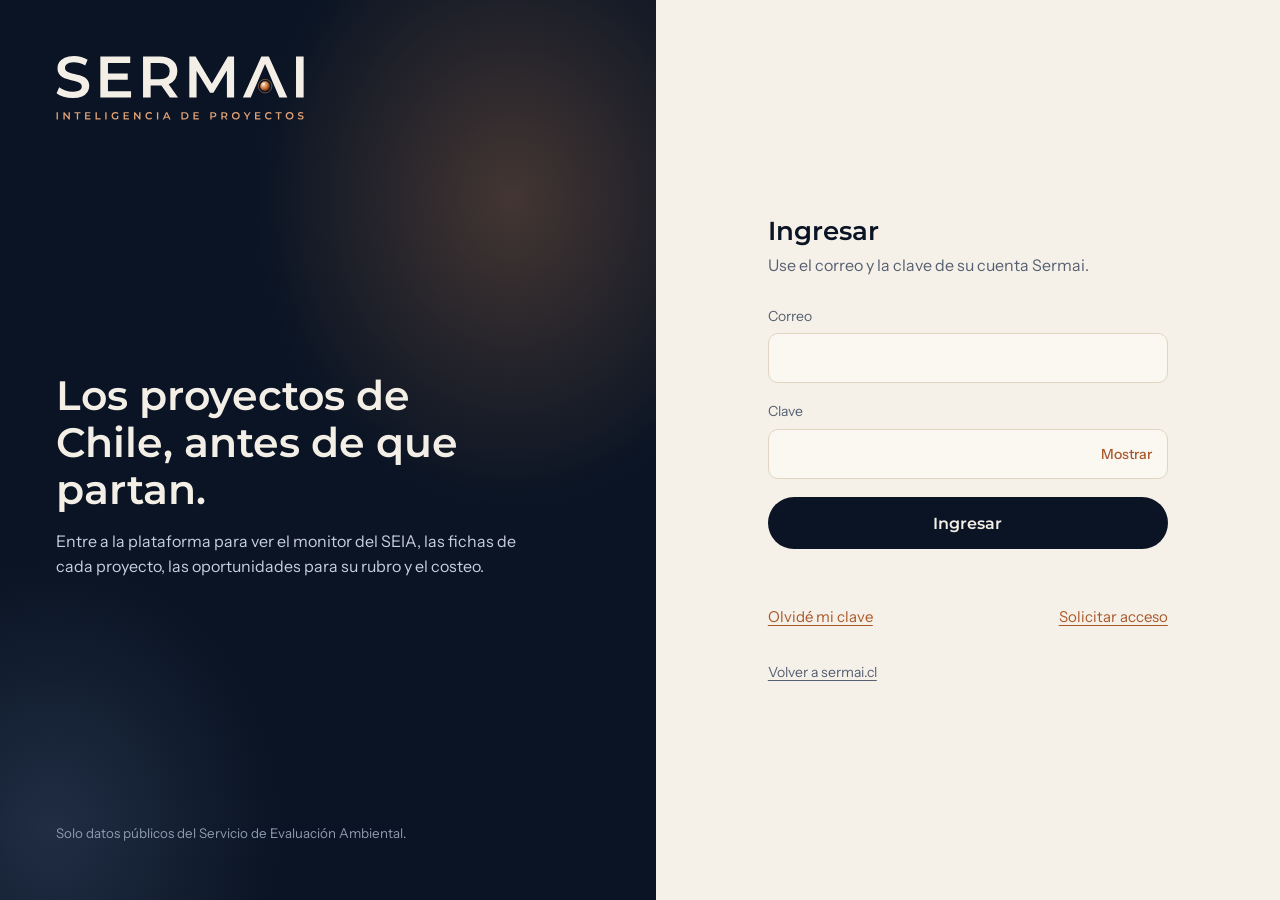
==== app/index.html @ 3e4d527a "Ingreso con correo y clave, plataforma protegida, zonas norte/centro/sur, mapa más rápido, logo y me" ====
<!doctype html>
<html lang="es">
<head>
<meta charset="utf-8">
<meta name="viewport" content="width=device-width, initial-scale=1, viewport-fit=cover">
<meta name="robots" content="noindex, nofollow">
<meta name="theme-color" content="#f5f6fa">
<title>Plataforma · Sermai</title>
<link rel="icon" type="image/svg+xml" href="/favicon.svg?v=2"><link rel="icon" type="image/png" sizes="32x32" href="/icono-32.png?v=2"><link rel="apple-touch-icon" href="/apple-touch-icon.png?v=2">
<link rel="preconnect" href="https://fonts.googleapis.com">
<link rel="preconnect" href="https://fonts.gstatic.com" crossorigin>
<link rel="stylesheet" href="https://fonts.googleapis.com/css2?family=Geologica:wght@300..800&family=Instrument+Sans:wght@400..700&display=swap">
<script>try{var t=localStorage.getItem("radar_tema");if(t==="light"||t==="dark")document.documentElement.dataset.theme=t}catch(e){}</script>
<style>
/* ---------- Colores: minerales del cobre (azurita, malaquita, cobre) sobre salar y noche de desierto ---------- */
:root{
  --bg:#f5f6fa;--panel:#fff;--panel2:#f8f9fc;--fg:#1b2238;--muted:#626b84;--line:#e2e5ee;--soft:#eceef5;
  --ink:#fff;--ink2:#eff1fb;--ink-line:#e2e5ee;--ink-line2:#c6cce4;--ink-fg:#1b2238;--ink-muted:#626b84;--ink-strong:#141a2e;--acc:#4c5fd5;--acc-fg:#fff;
  --pri:#4c5fd5;--pri-fg:#fff;--pri-soft:#e9ecfb;
  --ok:#1f8a6d;--ok-soft:#def2ea;--cu:#b8672f;--cu-soft:#f9ebdf;
  --warn:#8a6a10;--warn-soft:#f7eed2;--bad:#b5473d;--bad-soft:#f9e3df;
  --b1:#aab6ff;--b2:#9fe3cf;--b3:#ffd2b0;--blob:.5;
  --eval:var(--pri);--eval-soft:var(--pri-soft);
  --sh1:0 1px 2px rgba(27,34,56,.05);--sh2:0 14px 34px -16px rgba(27,34,56,.22);
  --r1:8px;--r2:14px;--r3:22px;
  --disp:Geologica,"Instrument Sans",system-ui,sans-serif;--body:"Instrument Sans",system-ui,sans-serif;
  --t1:140ms;--t2:260ms;--t3:600ms;--ease:cubic-bezier(.2,.7,.2,1);
}
@media (prefers-color-scheme:dark){:root:not([data-theme=light]){
  --bg:#0d1222;--panel:#151b30;--panel2:#111729;--fg:#e8ecf7;--muted:#9aa6c2;--line:#262f4d;--soft:#1c2440;
  --ink:#0b1020;--ink2:#161d36;--ink-line:#222b49;--ink-line2:#39446b;--ink-fg:#e8ecf7;--ink-muted:#9aa6c2;--ink-strong:#fff;--acc:#9fb0ff;--acc-fg:#0a1230;
  --pri:#9fb0ff;--pri-fg:#0a1230;--pri-soft:#1f2850;
  --ok:#6fd3b4;--ok-soft:#14332c;--cu:#eaa775;--cu-soft:#38271a;
  --warn:#e3c873;--warn-soft:#342c14;--bad:#f0998e;--bad-soft:#3a1f1c;
  --b1:#3f4fb8;--b2:#1f7a68;--b3:#8a4f2a;--blob:.32;
  --sh1:none;--sh2:0 10px 30px -12px rgba(0,0,0,.7);color-scheme:dark}}
:root[data-theme=dark]{
  --bg:#0d1222;--panel:#151b30;--panel2:#111729;--fg:#e8ecf7;--muted:#9aa6c2;--line:#262f4d;--soft:#1c2440;
  --ink:#0b1020;--ink2:#161d36;--ink-line:#222b49;--ink-line2:#39446b;--ink-fg:#e8ecf7;--ink-muted:#9aa6c2;--ink-strong:#fff;--acc:#9fb0ff;--acc-fg:#0a1230;
  --pri:#9fb0ff;--pri-fg:#0a1230;--pri-soft:#1f2850;
  --ok:#6fd3b4;--ok-soft:#14332c;--cu:#eaa775;--cu-soft:#38271a;
  --warn:#e3c873;--warn-soft:#342c14;--bad:#f0998e;--bad-soft:#3a1f1c;
  --b1:#3f4fb8;--b2:#1f7a68;--b3:#8a4f2a;--blob:.32;
  --sh1:none;--sh2:0 10px 30px -12px rgba(0,0,0,.7);color-scheme:dark}

/* ---------- Base ---------- */
*,*::before,*::after{box-sizing:border-box}
html{-webkit-text-size-adjust:100%;scroll-padding-top:120px}
body{margin:0;background:var(--bg);color:var(--fg);font:15px/1.55 var(--body);-webkit-font-smoothing:antialiased}
a{color:var(--pri);text-underline-offset:3px}
h1,h2,h3{font-family:var(--disp);margin:0;text-wrap:balance;letter-spacing:-.01em}
h1{font-weight:650;font-size:clamp(24px,3.2vw,32px);line-height:1.12}
h2{font-weight:600;font-size:18px;line-height:1.25}
h3{font-weight:600;font-size:16px;line-height:1.3}
p{margin:0}
button,input,select{font:inherit;color:inherit}
:focus-visible{outline:2px solid var(--pri);outline-offset:2px;border-radius:4px}
.skip{position:absolute;left:8px;top:-60px;background:var(--pri);color:var(--pri-fg);padding:10px 14px;border-radius:var(--r1);z-index:100;text-decoration:none}
.skip:focus{top:8px}
.ic{width:20px;height:20px;flex:none;fill:none;stroke:currentColor;stroke-width:1.75;stroke-linecap:round;stroke-linejoin:round}
.num{font-family:var(--disp);font-variant-numeric:tabular-nums}

/* ---------- Estructura: barra lateral + contenido ---------- */
.side{position:fixed;inset:0 auto 0 0;width:252px;background:var(--ink);color:var(--ink-fg);display:flex;flex-direction:column;padding:18px 12px 14px;gap:18px;overflow-y:auto;z-index:40;border-right:1px solid var(--ink-line)}
.brand{display:flex;align-items:center;gap:10px;color:var(--ink-fg);text-decoration:none;font:650 17px/1.1 var(--disp);padding:4px 8px}
.brand small{display:block;font:400 12px/1.2 var(--body);color:var(--ink-muted);margin-top:2px}
.mark{width:34px;height:34px;flex:none}
.mark .m1{fill:var(--pri-soft);stroke:var(--ink-line2)}.mark .m2{fill:none;stroke:var(--ink-line2)}.mark .m3{fill:var(--acc);opacity:.3}.mark .m4{stroke:var(--acc);stroke-width:1.5}.mark .blip{fill:var(--cu)}
.mark .sweep{transform-origin:20px 20px;animation:sweep 6s linear infinite}
.mark .blip{animation:blip 6s ease-out infinite}
@keyframes sweep{to{transform:rotate(360deg)}}
@keyframes blip{0%,12%{opacity:0}18%{opacity:1}60%,100%{opacity:0}}
.side nav{display:flex;flex-direction:column;gap:14px}
.grp{display:flex;flex-direction:column;gap:2px}
.grp>span{font-size:12px;color:var(--ink-muted);padding:0 10px 4px}
.side nav a,.side-foot a,.side-foot button{display:flex;align-items:center;gap:10px;padding:9px 10px;border-radius:var(--r1);color:var(--ink-muted);text-decoration:none;font-weight:500;font-size:14.5px;border:0;background:none;cursor:pointer;text-align:left;width:100%;transition:background var(--t1),color var(--t1)}
.side nav a:hover,.side-foot a:hover,.side-foot button:hover{background:var(--ink2);color:var(--ink-fg)}
.side nav a[aria-current=page]{background:var(--ink2);color:var(--ink-strong);box-shadow:inset 3px 0 0 var(--acc)}
.side nav a[aria-current=page] .ic{color:var(--acc)}
.side-foot{margin-top:auto;display:flex;flex-direction:column;gap:2px;border-top:1px solid var(--ink-line);padding-top:10px}
.stamp{font-size:12px;color:var(--ink-muted);padding:8px 10px 0;line-height:1.4}
.wrap{margin-left:252px;min-height:100vh;display:flex;flex-direction:column}
.bar{position:sticky;top:0;z-index:30;display:flex;align-items:center;gap:12px;padding:10px 28px;background:color-mix(in srgb,var(--bg) 88%,transparent);backdrop-filter:blur(10px);border-bottom:1px solid transparent;transition:border-color var(--t2)}
.bar.scrolled{border-bottom-color:var(--line)}
.bar .brand{display:none;color:var(--fg);padding:0}
.iconbtn{display:none;width:44px;height:44px;border-radius:var(--r1);border:1px solid var(--line);background:var(--panel);align-items:center;justify-content:center;cursor:pointer;flex:none}
.search{position:relative;flex:1;max-width:560px}
.search .ic{position:absolute;left:12px;top:50%;translate:0 -50%;color:var(--muted);pointer-events:none}
.search input[type=search]{width:100%;height:44px;padding:0 44px 0 40px;border:1px solid var(--line);border-radius:999px;background:var(--panel);box-shadow:var(--sh1)}
.search kbd{position:absolute;right:12px;top:50%;translate:0 -50%;font:500 12px var(--body);color:var(--muted);border:1px solid var(--line);border-radius:6px;padding:1px 7px;background:var(--panel2)}
.qres{position:absolute;left:0;right:0;top:50px;margin:0;padding:6px;list-style:none;background:var(--panel);border:1px solid var(--line);border-radius:var(--r2);box-shadow:var(--sh2);max-height:min(60vh,420px);overflow:auto;z-index:50}
.qres li{padding:9px 10px;border-radius:var(--r1);cursor:pointer;display:grid;grid-template-columns:minmax(0,1fr) auto;gap:2px 12px}
.qres li[aria-selected=true],.qres li:hover{background:var(--pri-soft)}
.qres b{font-weight:600;overflow:hidden;text-overflow:ellipsis;white-space:nowrap}
.qres small{color:var(--muted);grid-column:1;overflow:hidden;text-overflow:ellipsis;white-space:nowrap}
.qres em{font-style:normal;color:var(--muted);font-size:13px;grid-row:1/3;grid-column:2;align-self:center}
.qres .none{cursor:default;color:var(--muted);display:block}
.mechip{margin-left:auto;display:inline-flex;align-items:center;gap:8px;height:44px;padding:0 14px;border-radius:999px;border:1px solid var(--line);background:var(--panel);color:var(--fg);text-decoration:none;font-weight:500;font-size:14px;white-space:nowrap;max-width:240px;box-shadow:var(--sh1)}
.mechip span{overflow:hidden;text-overflow:ellipsis}
.mechip i{width:8px;height:8px;border-radius:50%;background:var(--line);flex:none}
.mechip.on i{background:var(--ok)}
main{width:100%;max-width:1120px;margin:0 auto;padding:20px 28px 96px;display:flex;flex-direction:column;gap:20px;outline:0}
main:focus-visible{outline:0}
.tabs,.scrim{display:none}

/* ---------- Piezas comunes ---------- */
.lead{color:var(--muted);margin-top:8px;max-width:68ch;font-size:16px}
.note{color:var(--muted);font-size:13.5px;max-width:78ch}
.desc{white-space:pre-line;max-width:76ch}
.count{color:var(--muted);font-size:14px}
.meta{color:var(--muted);font-size:13.5px}
.panel{background:var(--panel);border:1px solid var(--line);border-radius:var(--r2);padding:20px;display:flex;flex-direction:column;gap:12px;box-shadow:var(--sh1)}
.panel.hl{border-color:color-mix(in srgb,var(--pri) 45%,var(--line));background:linear-gradient(180deg,color-mix(in srgb,var(--pri-soft) 55%,var(--panel)),var(--panel) 120px)}
.panel>h2{display:flex;align-items:center;gap:10px}
.sub{font-weight:600;margin-top:6px}
.grid2{display:grid;grid-template-columns:repeat(auto-fit,minmax(min(100%,400px),1fr));gap:20px}
.back{display:inline-flex;align-items:center;gap:6px;font-size:14px;font-weight:500;text-decoration:none;align-self:flex-start;min-height:32px}
.back .ic{rotate:180deg;width:16px;height:16px}

/* cifras: una sola franja con divisiones, no una fila de tarjetas */
.kpis{display:grid;grid-template-columns:repeat(auto-fit,minmax(150px,1fr));background:var(--panel);border:1px solid var(--line);border-radius:var(--r2);overflow:hidden;box-shadow:var(--sh1)}
.kpi{padding:16px 18px;box-shadow:-1px 0 0 var(--line),0 -1px 0 var(--line)}
.kpi b{display:block;font:600 26px/1.15 var(--disp);font-variant-numeric:tabular-nums;letter-spacing:-.02em;overflow-wrap:anywhere}
.kpi span{color:var(--muted);font-size:13.5px;display:block;margin-top:2px}
.panel .kpis{box-shadow:none;background:var(--panel2)}

/* filtros */
.filters{display:flex;flex-wrap:wrap;gap:12px;align-items:end}
.filters label{display:flex;flex-direction:column;gap:5px;font-size:13px;font-weight:500;color:var(--muted);flex:1 1 170px;min-width:0}
select,input[type=text],input[type=search],input[type=number],input:not([type]){height:44px;color:var(--fg);background:var(--panel);border:1px solid var(--line);border-radius:var(--r1);padding:0 12px;width:100%;min-width:0;font-size:15px;transition:border-color var(--t1),box-shadow var(--t1)}
select:hover,input:hover{border-color:color-mix(in srgb,var(--pri) 40%,var(--line))}
select:focus,input:focus{outline:0;border-color:var(--pri);box-shadow:0 0 0 3px var(--pri-soft)}
.filterbar{background:var(--panel);border:1px solid var(--line);border-radius:var(--r2);padding:14px 16px;box-shadow:var(--sh1)}

/* botones */
.btn,.btn2{display:inline-flex;align-items:center;justify-content:center;gap:8px;min-height:44px;padding:0 18px;border-radius:var(--r1);font-weight:600;font-size:15px;cursor:pointer;text-decoration:none;align-self:flex-start;transition:transform var(--t1),background var(--t1),border-color var(--t1)}
.btn{background:var(--pri);color:var(--pri-fg);border:1px solid var(--pri)}
.btn:hover{background:color-mix(in srgb,var(--pri) 88%,#000)}
.btn2{background:var(--panel);color:var(--fg);border:1px solid var(--line);font-weight:500}
.btn2:hover{border-color:var(--pri);color:var(--pri)}
.btn:active,.btn2:active{transform:scale(.98)}
.more{align-self:center}
.row{display:flex;flex-wrap:wrap;gap:10px;align-items:center}

/* etiquetas */
.tags{display:flex;flex-wrap:wrap;gap:6px}
.tag{font-size:12.5px;line-height:1.5;padding:2px 9px;border-radius:12px;background:var(--soft);color:var(--fg);max-width:100%}
.tag.wrapok{white-space:normal}
.tag.rubro{background:var(--cu-soft);color:var(--cu);font-weight:600}
.tag.ok{background:var(--ok-soft);color:var(--ok);font-weight:600}
.tag.eval{background:var(--eval-soft);color:var(--eval);font-weight:600}
.tag.adm{background:var(--warn-soft);color:var(--warn);font-weight:600}
.tag.bad{background:var(--bad-soft);color:var(--bad);font-weight:600}

/* tarjeta de proyecto */
.list{display:flex;flex-direction:column;gap:10px}
.card{position:relative;background:var(--panel);border:1px solid var(--line);border-radius:var(--r2);padding:16px 18px 14px 22px;display:grid;grid-template-columns:minmax(0,1fr) auto;gap:10px 18px;text-decoration:none;color:inherit;box-shadow:var(--sh1);transition:border-color var(--t1),box-shadow var(--t2),transform var(--t2) var(--ease)}
.card::before{content:"";position:absolute;left:0;top:14px;bottom:14px;width:4px;border-radius:0 4px 4px 0;background:var(--rail,var(--line))}
.card.c-ok{--rail:var(--ok)}.card.c-eval{--rail:var(--pri)}.card.c-adm{--rail:var(--warn)}.card.c-bad{--rail:var(--bad)}
.card::after{content:"";position:absolute;inset:0;border-radius:inherit;pointer-events:none;opacity:0;transition:opacity var(--t2);background:radial-gradient(280px circle at var(--mx,50%) var(--my,50%),color-mix(in srgb,var(--pri) 9%,transparent),transparent 70%)}
a.card:hover::after{opacity:1}
.rv{opacity:0;transform:translateY(16px)}
.rv.in{opacity:1;transform:none;transition:opacity .55s var(--ease),transform .55s var(--ease)}
a.card:hover{border-color:color-mix(in srgb,var(--pri) 50%,var(--line));box-shadow:var(--sh2);transform:translateY(-1px)}
.card .tags+h3{margin-top:8px}
.card>.tags{grid-column:1/-1}
.meta.sp{display:flex;flex-wrap:wrap;gap:2px 16px}
.card .meta{margin-top:3px}
.inv{text-align:right;font:600 22px/1.1 var(--disp);font-variant-numeric:tabular-nums;white-space:nowrap;letter-spacing:-.02em}
.inv small{display:block;font:400 12.5px var(--body);color:var(--muted);letter-spacing:0;margin-top:2px}
.card .foot{grid-column:1/-1;display:flex;flex-wrap:wrap;gap:6px 14px;align-items:center;font-size:13.5px;color:var(--muted)}
.mini{display:flex;align-items:center;gap:10px;flex:1 1 260px;min-width:0;color:var(--fg)}
.track{flex:1;height:8px;border-radius:99px;background:var(--soft);overflow:hidden;min-width:60px}
.track i{display:block;height:100%;width:var(--w,0%);border-radius:99px;background:var(--pri);transform-origin:left;animation:grow var(--t3) var(--ease) both}
.track.ok i{background:var(--ok)}
@keyframes grow{from{transform:scaleX(0)}}
.why{grid-column:1/-1;font-size:14px;color:var(--muted);border-top:1px dashed var(--line);padding-top:10px}
.why b{color:var(--fg)}
.enter{animation:enter var(--t2) var(--ease) both;animation-delay:calc(var(--i,0)*28ms)}
@keyframes enter{from{opacity:0;transform:translateY(8px)}}

/* listas de definición, oportunidades, empresas */
.dl{display:grid;grid-template-columns:auto minmax(0,1fr);gap:8px 18px;margin:0;font-size:14.5px}
.dl dt{color:var(--muted)}.dl dd{margin:0}
.opps{display:flex;flex-direction:column;gap:10px;margin:0;padding:0;list-style:none}
.opps li{border-left:3px solid var(--cu);padding:2px 0 2px 14px}
.opps li.no{border-left-color:var(--line)}
.opps b{display:block}.opps span{font-size:13.5px;color:var(--muted)}
.emp{display:grid;grid-template-columns:repeat(auto-fill,minmax(min(100%,300px),1fr));gap:10px;margin:0;padding:0;list-style:none}
.emp li{border:1px solid var(--line);border-radius:var(--r1);padding:12px 14px;font-size:14.5px;background:var(--panel2);display:flex;flex-direction:column;gap:3px}
.emp b{display:block}.emp span{color:var(--muted);font-size:13.5px;display:block}
.soon{border:1px dashed var(--line);border-radius:var(--r2);padding:22px;color:var(--muted);background:var(--panel2);display:flex;flex-direction:column;gap:10px;align-items:flex-start}
.soon b{color:var(--fg);font:600 16px var(--disp)}
details>summary{font-weight:600;cursor:pointer;padding:6px 0;min-height:32px}
.actrow{margin:3px 0;font-size:14.5px;display:flex;flex-wrap:wrap;gap:4px 8px;align-items:baseline}
.actrow a{font-size:12.5px}

/* barras de mercado */
.bars{display:flex;flex-direction:column;gap:9px}
.bar-r{display:grid;grid-template-columns:minmax(90px,38%) minmax(0,1fr) auto;gap:10px;align-items:center;font-size:13.5px}
.bar-r>span:first-child{overflow:hidden;text-overflow:ellipsis;white-space:nowrap}
.bar-r .v{font:500 13px var(--disp);font-variant-numeric:tabular-nums;white-space:nowrap}

/* tablas */
.tw{overflow-x:auto}
.tbl{width:100%;border-collapse:collapse;font-size:14.5px}
.tbl th{font-size:13px;font-weight:500;color:var(--muted);text-align:left;padding:8px 10px;white-space:nowrap}
.tbl td{padding:12px 10px;vertical-align:middle;border-top:1px solid var(--line)}
.tbl td.n,.tbl th.n{text-align:right;font-variant-numeric:tabular-nums;white-space:nowrap}
.tbl td small{color:var(--muted)}.tbl .tag{white-space:nowrap}
.tbl tbody tr{transition:background var(--t1)}
.tbl.hov tbody tr:hover{background:var(--panel2)}
.tbl a{font-weight:600;text-decoration:none;color:var(--fg)}
.tbl a:hover{color:var(--pri)}
.tw.boxed{background:var(--panel);border:1px solid var(--line);border-radius:var(--r2);padding:4px 10px;box-shadow:var(--sh1)}
.tbl a:hover{text-decoration:underline}
.tbl .mini{min-width:130px}
.cost input,.cost select{height:40px}.cost select{min-width:84px;padding:0 8px}.cost tr.grp td{background:var(--pri-soft);font-weight:600;border-top:2px solid var(--line)}.cost tr.grp input{font-weight:600;min-width:220px}
.ring{--p:0;width:64px;height:64px;flex:none;position:relative;display:grid;place-items:center;font:600 16px var(--disp);font-variant-numeric:tabular-nums}
.ring svg{position:absolute;inset:0;rotate:-90deg}
.ring circle{fill:none;stroke-width:6;stroke:var(--soft)}
.ring circle+circle{stroke:var(--rc,var(--pri));stroke-linecap:round;stroke-dasharray:calc(var(--p)*1.634) 163.4;animation:ring var(--t3) var(--ease) both}
@keyframes ring{from{stroke-dasharray:0 163.4}}
.gauges{display:grid;grid-template-columns:repeat(auto-fit,minmax(min(100%,230px),1fr));gap:12px}
.gauge{display:flex;gap:14px;align-items:center;background:var(--panel2);border:1px solid var(--line);border-radius:var(--r2);padding:14px}
.gauge b{display:block;font:600 16px/1.25 var(--disp)}
.gauge span{font-size:13.5px;color:var(--muted)}
.gauge .cal{width:64px;height:64px;flex:none;border-radius:16px;background:var(--pri-soft);color:var(--pri);display:grid;place-items:center}
.gauge .cal .ic{width:28px;height:28px}

/* ---------- Flujograma 1: la ruta, del expediente al contrato ---------- */
.hero{background:var(--ink);color:var(--ink-fg);border:1px solid var(--ink-line);border-radius:var(--r3);padding:28px 28px 24px;display:flex;flex-direction:column;gap:8px;position:relative;overflow:hidden;isolation:isolate;box-shadow:var(--sh1)}
/* fondo vivo de la portada: manchas de color que derivan lento, curvas de nivel y una luz que sigue al cursor */
.aura{position:absolute;inset:0;z-index:-2;overflow:hidden;pointer-events:none}
.aura i{position:absolute;width:46%;aspect-ratio:1;border-radius:50%;filter:blur(70px);opacity:var(--blob);will-change:transform}
.aura i:nth-child(1){background:var(--b1);left:-8%;top:-45%;animation:drift1 22s ease-in-out infinite alternate}
.aura i:nth-child(2){background:var(--b2);right:-6%;top:-30%;animation:drift2 26s ease-in-out infinite alternate}
.aura i:nth-child(3){background:var(--b3);left:38%;bottom:-70%;animation:drift3 30s ease-in-out infinite alternate}
@keyframes drift1{to{transform:translate(22%,26%) scale(1.15)}}
@keyframes drift2{to{transform:translate(-26%,34%) scale(.9)}}
@keyframes drift3{to{transform:translate(-30%,-28%) scale(1.2)}}
.hero::before{content:"";position:absolute;inset:0;z-index:-1;pointer-events:none;background:repeating-radial-gradient(circle at 10% 135%,transparent 0 40px,color-mix(in srgb,var(--acc) 10%,transparent) 40px 41px)}
.hero::after{content:"";position:absolute;inset:0;z-index:-1;pointer-events:none;opacity:0;transition:opacity var(--t3);background:radial-gradient(380px circle at var(--mx,50%) var(--my,50%),color-mix(in srgb,var(--panel) 65%,transparent),transparent 70%)}
.hero:hover::after{opacity:1}
.hero h1{color:var(--ink-strong);max-width:22ch}
.hero .lead{color:var(--ink-muted)}
.ruta{margin-top:14px}
.ruta-map{position:relative;height:196px}
.ruta-map svg{position:absolute;inset:0;width:100%;height:100%;overflow:visible}
.ruta-map path{fill:none;stroke-width:2;vector-effect:non-scaling-stroke;stroke-linecap:round}
.ruta-map .base{stroke:var(--ink-line2);stroke-dasharray:1 7}

.ruta-map .comet{stroke:var(--acc);stroke-width:5;stroke-dasharray:2 98;animation:comet 7s linear infinite;filter:drop-shadow(0 0 5px var(--acc))}
@keyframes comet{from{stroke-dashoffset:100}to{stroke-dashoffset:0}}
.ruta-map .done{stroke:var(--acc);stroke-width:3;stroke-dasharray:100 100;stroke-dashoffset:calc(100 - var(--prog,0));transition:stroke-dashoffset 700ms var(--ease)}
.st{position:absolute;left:var(--x);top:var(--y);translate:-50% -50%;display:flex;flex-direction:column;align-items:center;gap:8px;background:none;border:0;padding:0;cursor:pointer;color:var(--ink-muted);width:150px;text-align:center;animation:pop 420ms var(--ease) both;animation-delay:calc(180ms + var(--i)*90ms)}
.st.up{flex-direction:column-reverse}
.st.up{translate:-50% calc(-100% + 23px)}
.st.dn{translate:-50% -23px}
@keyframes pop{from{opacity:0;scale:.8}}
.st .dot{width:46px;height:46px;border-radius:50%;display:grid;place-items:center;background:var(--ink);border:2px solid var(--ink-line2);color:var(--ink-fg);font:600 17px var(--disp);transition:background var(--t2),border-color var(--t2),color var(--t2),scale var(--t2) var(--ease);flex:none}
.st:hover .dot{border-color:var(--acc);scale:1.06}
.st.past .dot{border-color:var(--acc);color:var(--ink-strong)}
.st[aria-selected=true] .dot{background:var(--acc);border-color:var(--acc);color:var(--acc-fg);scale:1.12;box-shadow:0 0 0 6px color-mix(in srgb,var(--acc) 20%,transparent)}
.st .lb{display:flex;flex-direction:column;line-height:1.25}
.st:focus-visible{outline:0}.st:focus-visible .dot{outline:2px solid var(--ink-strong);outline-offset:3px}
.search input:not(:placeholder-shown)~kbd{display:none}
.st .lb b{font:600 14.5px var(--disp);color:var(--ink-fg)}
.st .lb small{font-size:12.5px}
.st[aria-selected=true] .lb b{color:var(--ink-strong)}
.ruta-detail{margin-top:8px;background:color-mix(in srgb,var(--ink) 72%,transparent);backdrop-filter:blur(8px);border:1px solid var(--ink-line);border-radius:var(--r2);padding:18px 20px;display:grid;grid-template-columns:minmax(0,1.3fr) minmax(0,1fr);gap:16px 28px;align-items:center}
.ruta-detail.swap>*{animation:enter var(--t2) var(--ease) both}
.ruta-detail h2{color:var(--ink-strong);font-size:20px}
.ruta-detail p{color:var(--ink-muted);margin-top:6px;max-width:60ch}
.ruta-detail .row{margin-top:14px}
.ruta-detail .btn{background:var(--acc);border-color:var(--acc);color:var(--acc-fg)}
.ruta-detail .btn:hover{background:color-mix(in srgb,var(--acc) 85%,var(--ink))}
.ruta-detail .btn2{background:transparent;border-color:var(--ink-line2);color:var(--ink-fg)}
.ruta-detail .btn2:hover{border-color:var(--acc);color:var(--ink-strong)}
.facts{display:flex;flex-wrap:wrap;gap:14px 28px}
.fact b{display:block;white-space:nowrap;font:600 22px/1.1 var(--disp);color:var(--ink-strong);font-variant-numeric:tabular-nums;letter-spacing:-.02em}
.fact span{font-size:13px;color:var(--ink-muted)}

/* ---------- Flujograma 2: las fases de la evaluación en el SEIA ---------- */
.seia{display:grid;grid-template-columns:repeat(5,minmax(0,1fr));position:relative;margin:4px 0 0;padding:0;list-style:none}
.seia::before,.seia::after{content:"";position:absolute;left:10%;right:10%;top:21px;height:4px;border-radius:4px;background:var(--line)}
.seia::before{background:repeating-linear-gradient(90deg,var(--line) 0 9px,transparent 9px 15px);background-size:15px 100%;animation:flow 1.1s linear infinite}
@keyframes flow{to{background-position:15px 0}}
@keyframes flowy{to{background-position:0 15px}}
.seia::after{right:auto;width:calc(80%*var(--prog,0));background:var(--pri);transition:width 700ms var(--ease);animation:growx 700ms var(--ease) both;transform-origin:left}
@keyframes growx{from{transform:scaleX(0)}}
.ph{position:relative;z-index:1;display:flex;flex-direction:column;align-items:center;gap:8px;background:none;border:0;padding:0 4px;cursor:pointer;text-align:center;width:100%;color:var(--muted)}
.ph .dot{width:46px;height:46px;border-radius:50%;display:grid;place-items:center;background:var(--panel);border:2px solid var(--line);font:600 16px var(--disp);color:var(--muted);transition:all var(--t2) var(--ease)}
.ph:hover .dot{border-color:var(--pri)}
.ph.past .dot{background:var(--pri);border-color:var(--pri);color:var(--pri-fg)}
.ph.now .dot{border-color:var(--pri);color:var(--pri);box-shadow:0 0 0 6px var(--pri-soft)}
.ph.now .dot::after{content:"";position:absolute;width:46px;height:46px;border-radius:50%;border:2px solid var(--pri);animation:ping 2.4s ease-out infinite}
@keyframes ping{from{opacity:.7;scale:1}to{opacity:0;scale:1.7}}
.ph.end.past .dot,.ph.end.now .dot{background:var(--ok);border-color:var(--ok);color:#fff;box-shadow:0 0 0 6px var(--ok-soft)}
.ph[aria-pressed=true] .dot{outline:2px solid var(--fg);outline-offset:3px}
.ph .txt{display:flex;flex-direction:column;gap:2px}
.ph b{font:600 14px/1.25 var(--disp);color:var(--fg)}
.ph small{font-size:12.5px;line-height:1.3}
.ph .cnt{font:600 20px/1 var(--disp);color:var(--fg);font-variant-numeric:tabular-nums}
.phinfo{background:var(--panel2);border:1px solid var(--line);border-radius:var(--r2);padding:14px 16px;display:flex;flex-direction:column;gap:6px}
.phinfo.swap>*{animation:enter var(--t2) var(--ease) both}
.phinfo b{font-family:var(--disp)}

/* ficha */
.fhead{display:flex;flex-direction:column;gap:12px}
.secnav{position:sticky;top:64px;z-index:20;display:flex;gap:6px;overflow-x:auto;padding:8px 0;background:var(--bg);scrollbar-width:none;margin:-8px 0}
.secnav::-webkit-scrollbar{display:none}
.secnav a{flex:none;padding:7px 14px;border-radius:999px;border:1px solid var(--line);background:var(--panel);color:var(--muted);text-decoration:none;font-size:14px;font-weight:500;transition:all var(--t1)}
.secnav a.on{background:var(--fg);color:var(--bg);border-color:var(--fg)}
.sec{display:flex;flex-direction:column;gap:20px;scroll-margin-top:128px}

/* ---------- El radar de hoy: cada punto es un proyecto ---------- */
.scope-g{display:grid;grid-template-columns:minmax(0,420px) minmax(0,1fr);gap:28px;align-items:center}
.scope-svg{width:100%;height:auto;overflow:visible;display:block}
.scope .bg{fill:var(--panel2)}.scope .ring{fill:none;stroke:var(--line)}.scope .core{fill:var(--ok-soft)}
.scope .axis{stroke:var(--line);stroke-dasharray:2 5}
.scope text{fill:var(--muted);font:500 12px var(--body)}
.scope .sw{transform-origin:210px 210px;animation:sweep 9s linear infinite}
.scope .sw path{fill:var(--pri);opacity:.1}.scope .sw line{stroke:var(--pri);stroke-width:1.5;opacity:.55}
.bl{cursor:pointer;fill:var(--pri);stroke:var(--pri);fill-opacity:.5;stroke-width:1;transform-box:fill-box;transform-origin:center;transition:transform var(--t1) var(--ease);animation:blipg 9s linear infinite;outline:0}
.bl.ok{fill:var(--ok);stroke:var(--ok)}.bl.adm{fill:var(--cu);stroke:var(--cu)}
@keyframes blipg{0%{fill-opacity:1}14%{fill-opacity:.5}100%{fill-opacity:.5}}
.bl:hover,.bl:focus-visible{transform:scale(1.4)}
.bl.sel{stroke:var(--fg);stroke-width:2.5;animation:none;fill-opacity:.95}
.scope-d{display:flex;flex-direction:column;gap:10px;min-width:0}
.scope-d.swap>*{animation:enter var(--t2) var(--ease) both}
.scope-d h3{font-size:19px}
.scope-d .mini{flex:none}
.lg{display:flex;flex-wrap:wrap;gap:6px 16px;font-size:13.5px;color:var(--muted)}
.lg i{display:inline-block;width:10px;height:10px;border-radius:50%;margin-right:6px}

/* favoritos y mapa */
.favb{display:inline-flex;align-items:center;gap:8px;min-height:44px;padding:0 16px;border-radius:999px;border:1px solid var(--line);background:var(--panel);color:var(--fg);font-weight:600;font-size:14.5px;cursor:pointer;align-self:flex-start;transition:all var(--t1)}
.favb:hover{border-color:var(--cu);color:var(--cu)}
.favb[aria-pressed=true]{background:var(--cu-soft);border-color:var(--cu);color:var(--cu)}
#mapa{height:70vh;min-height:420px;border:1px solid var(--line);border-radius:var(--r2);position:relative;z-index:0;isolation:isolate;overflow:hidden}
#mapa:not(.leaflet-container){padding:16px;color:var(--muted)}

/* mi empresa: casillas como fichas */
.checks{display:flex;flex-wrap:wrap;gap:8px;border:0;padding:0;margin:0}
.checks legend{font-size:13px;font-weight:500;color:var(--muted);padding:0;margin-bottom:8px}
.checks label{position:relative;display:inline-flex;align-items:center;gap:8px;min-height:40px;padding:0 14px 0 12px;border:1px solid var(--line);border-radius:999px;background:var(--panel);font-size:14.5px;cursor:pointer;transition:all var(--t1);user-select:none}
.checks label:hover{border-color:var(--pri)}
.checks input{appearance:none;width:18px;height:18px;border:1.5px solid var(--muted);border-radius:5px;margin:0;display:grid;place-items:center;flex:none;transition:all var(--t1)}
.checks input:checked{background:var(--pri);border-color:var(--pri)}
.checks input:checked::after{content:"";width:9px;height:5px;border:2px solid var(--pri-fg);border-top:0;border-right:0;rotate:-45deg;translate:0 -1px}
.checks label:has(input:checked){background:var(--pri-soft);border-color:var(--pri);color:var(--fg);font-weight:500}
.checks label:has(input:focus-visible){outline:2px solid var(--pri);outline-offset:2px}

/* costeo: composición del precio */
.stack{display:flex;height:14px;border-radius:99px;overflow:hidden;background:var(--soft)}
.stack i{display:block;transition:flex-grow var(--t2) var(--ease);min-width:0}
.legend{display:flex;flex-wrap:wrap;gap:6px 16px;font-size:13.5px;color:var(--muted)}
.legend i{display:inline-block;width:10px;height:10px;border-radius:3px;margin-right:6px}

/* novedades: línea de tiempo */
.day{display:flex;flex-direction:column;gap:10px;position:relative;padding-left:22px}
.day::before{content:"";position:absolute;left:5px;top:8px;bottom:-20px;width:2px;background:var(--line)}
.day:last-child::before{bottom:0}
.day>h2{font-size:15px;position:relative}
.day>h2::before{content:"";position:absolute;left:-22px;top:4px;width:12px;height:12px;border-radius:50%;background:var(--pri);box-shadow:0 0 0 4px var(--bg)}

/* carga */
.sk{border-radius:var(--r2);background:linear-gradient(90deg,var(--soft) 25%,var(--panel) 50%,var(--soft) 75%);background-size:200% 100%;animation:sk 1.4s linear infinite}
@keyframes sk{to{background-position:-200% 0}}

/* transición entre vistas */
::view-transition-old(root){animation:120ms ease-out both vout}
::view-transition-new(root){animation:260ms var(--ease) both vin}
@keyframes vout{to{opacity:0}}
@keyframes vin{from{opacity:0;transform:translateY(6px)}}

/* ---------- Celulares y tabletas ---------- */
@media (max-width:1020px){
  .side{translate:-100% 0;transition:translate var(--t2) var(--ease);width:min(300px,86vw);box-shadow:var(--sh2)}
  .side.open{translate:0 0}
  .scrim{display:block;position:fixed;inset:0;background:rgba(5,10,25,.5);z-index:35;opacity:0;pointer-events:none;transition:opacity var(--t2)}
  .scrim.open{opacity:1;pointer-events:auto}
  .wrap{margin-left:0}
  .bar{padding:8px 16px}
  .bar .brand{display:flex}.bar .brand span{display:none}
  .iconbtn{display:inline-flex}
  .search kbd{display:none}
  .mechip span{display:none}.mechip{padding:0;width:44px;justify-content:center}
  main{padding:14px 16px 110px}
  .tabs{display:grid;grid-template-columns:repeat(5,1fr);position:fixed;left:0;right:0;bottom:0;z-index:30;background:var(--panel);border-top:1px solid var(--line);padding:4px 4px calc(4px + env(safe-area-inset-bottom))}
  .tabs a,.tabs button{display:flex;flex-direction:column;align-items:center;justify-content:center;gap:2px;min-height:52px;border:0;background:none;color:var(--muted);text-decoration:none;font-size:11.5px;font-weight:500;border-radius:var(--r1);cursor:pointer}
  .tabs a[aria-current=page]{color:var(--pri)}
  .tabs a[aria-current=page] .ic{stroke-width:2.2}
  .secnav{top:60px}
}
@media (max-width:820px){
  .hero{padding:22px 18px 18px;border-radius:var(--r2)}
  .ruta-map{height:auto;display:grid;grid-template-columns:minmax(0,1fr) minmax(0,1fr);gap:8px}
  .st .lb{min-width:0}.st .lb b{font-size:13.5px;overflow-wrap:anywhere}
  .ruta-map svg{display:none}
  .st,.st.up,.st.dn{position:static;translate:none;flex-direction:row;width:auto;text-align:left;gap:10px;padding:8px;border-radius:var(--r2);border:1px solid var(--ink-line);min-height:60px}
  .st[aria-selected=true]{background:var(--ink2);border-color:var(--acc)}
  .st .dot{width:36px;height:36px;font-size:15px}
  .st[aria-selected=true] .dot{scale:1;box-shadow:none}
  .st .lb small{display:none}
  .ruta-detail{grid-template-columns:minmax(0,1fr);padding:16px}
  .scope-g{grid-template-columns:minmax(0,1fr)}
  .seia{grid-template-columns:minmax(0,1fr);gap:4px}
  .seia::before,.seia::after{left:22px;right:auto;top:23px;bottom:23px;width:4px;height:auto}
  .seia::before{background:repeating-linear-gradient(180deg,var(--line) 0 9px,transparent 9px 15px);background-size:100% 15px;animation-name:flowy}
  .seia::after{bottom:auto;width:4px;height:calc((100% - 46px)*var(--prog,0));animation-name:growy;transform-origin:top}
  @keyframes growy{from{transform:scaleY(0)}}
  .ph{flex-direction:row;text-align:left;gap:12px;padding:6px 0;min-height:52px;align-items:center}
  .ph .dot{flex:none}
  .ph .txt{display:flex;flex-direction:column}
  /* tablas que se vuelven tarjetas */
  .tbl.resp thead{display:none}
  .tbl.resp,.tbl.resp tbody,.tbl.resp tr,.tbl.resp td{display:block;width:100%}
  .tbl.resp tr{background:var(--panel);border:1px solid var(--line);border-radius:var(--r2);padding:12px 14px;margin-bottom:10px}
  .tbl.resp td{border:0;padding:4px 0;text-align:left!important;white-space:normal!important}
  .tbl.resp td[data-l]{display:grid;grid-template-columns:42% minmax(0,1fr);gap:10px;align-items:center}
  .tbl.resp td[data-l]::before{content:attr(data-l);color:var(--muted);font-size:13px}
}
@media (max-width:560px){
  .card{grid-template-columns:minmax(0,1fr);padding:14px 14px 12px 18px}
  .inv{text-align:left}
  .dl{grid-template-columns:minmax(0,1fr);gap:2px}.dl dt{margin-top:8px;font-size:13px}
  .panel{padding:16px}
  .kpis{grid-template-columns:1fr 1fr}
  .kpi b{font-size:22px}
  .bar-r{grid-template-columns:minmax(0,1fr) auto;gap:2px 10px}
  .bar-r .track{grid-column:1/-1;grid-row:2}
  .btn,.btn2{align-self:stretch}
  .filters label{flex:1 1 130px}
  .row .btn,.row .btn2{flex:1 1 auto}
}
@media (prefers-reduced-motion:reduce){
  *,*::before,*::after{animation-duration:.01ms!important;animation-delay:0s!important;animation-iteration-count:1!important;transition-duration:.01ms!important;scroll-behavior:auto!important}
  .mark .blip{opacity:1}
  .bl{fill-opacity:.6}
  .ruta-map .comet{display:none}
  ::view-transition-old(root),::view-transition-new(root){animation:none}
}
@media print{
  .side,.bar,.tabs,.back,.btn,.btn2,.filters,.secnav,.skip{display:none!important}
  .rv,.enter{opacity:1!important;transform:none!important;translate:none!important;animation:none!important}details>summary{list-style:none}.wrap{margin:0}body{background:#fff}main{padding:0;max-width:none}.panel,.kpis{box-shadow:none;break-inside:avoid}
}
</style>
<link rel="stylesheet" href="/sermai-tema.css">
<style>html.guard body{visibility:hidden}</style>
<script>document.documentElement.classList.add("guard");</script>
<script src="vendor/supabase.js"></script>
<script>
/* Acceso: solo cuentas habilitadas en plataforma_accesos (base Radar de Proyectos). */
window.SB_ACCESO=(function(){const ir=()=>location.replace("/ingresar/?volver="+encodeURIComponent(location.pathname+location.search+location.hash));
 try{const sb=window.supabase.createClient("https://pufgxfjxvbgobkavecqo.supabase.co","sb_publishable_NTYEm1iPk_cet1ASTbpKTQ_TochumyH");
  sb.auth.getSession().then(async({data:{session}})=>{if(!session)return ir();const{data,error}=await sb.rpc("plataforma_tengo_acceso");if(error||data!==true)return ir();
   document.documentElement.classList.remove("guard");window.SB_USUARIO=session.user.email;const q=document.getElementById("quienSoy");if(q)q.textContent=session.user.email}).catch(ir);
  return sb}catch(e){ir();return null}})();
</script>
</head>
<body>
<a class="skip" href="#app">Saltar al contenido</a>
<aside class="side" id="side" aria-label="Menú principal">
  <a class="brand" href="#inicio">
    <svg class="smark" aria-hidden="true" xmlns="http://www.w3.org/2000/svg" viewBox="0 0 64 64"><defs><radialGradient id="ips" gradientUnits="userSpaceOnUse" cx="30.3" cy="36.1" r="7.5"><stop offset="0" stop-color="#fff0dc"/><stop offset=".18" stop-color="#f6bd88"/><stop offset=".55" stop-color="#cf7f47"/><stop offset=".85" stop-color="#8f4518"/><stop offset="1" stop-color="#6a2d0b"/></radialGradient></defs><rect width="64" height="64" rx="12" fill="#0a1424"/><path d="M14,48 L29.5,14 L34.5,14 L50,48 L44.6,48 L32,19.6 L19.4,48 Z" fill="#F4EFE6"/><circle cx="32" cy="38" r="5.2" fill="url(#ips)"/><ellipse cx="30.4" cy="35.8" rx="1.9" ry="1.0" fill="#fff" opacity=".55" transform="rotate(-28 30.4 35.8)"/></svg>
    <span>Sermai<small>Plataforma de proyectos</small></span>
  </a>
  <nav aria-label="Secciones" id="nav"></nav>
  <div class="side-foot">
    <a href="sala.html"><svg class="ic" viewBox="0 0 24 24" aria-hidden="true"><path d="M3 7a1 1 0 011-1h5l2 2h8a1 1 0 011 1v9a1 1 0 01-1 1H4a1 1 0 01-1-1z"/></svg>Sala de datos</a>
    <button type="button" id="tema"><svg class="ic" viewBox="0 0 24 24" aria-hidden="true"><path d="M20 14A8 8 0 0110 4a8 8 0 1010 10z"/></svg><span>Cambiar a modo oscuro</span></button>
    <button type="button" id="salirCuenta"><svg class="ic" viewBox="0 0 24 24" aria-hidden="true"><path d="M15 4h4a1 1 0 011 1v14a1 1 0 01-1 1h-4M10 16l-4-4 4-4M6 12h10"/></svg><span>Salir</span></button>
    <p class="stamp" id="quienSoy"></p>
    <p class="stamp" id="stamp"></p>
  </div>
</aside>
<div class="scrim" id="scrim"></div>
<div class="wrap">
  <header class="bar" id="bar">
    <button class="iconbtn" type="button" id="menu" aria-label="Abrir el menú" aria-controls="side" aria-expanded="false"><svg class="ic" viewBox="0 0 24 24" aria-hidden="true"><path d="M4 7h16M4 12h16M4 17h16"/></svg></button>
    <div class="search" role="search">
      <svg class="ic" viewBox="0 0 24 24" aria-hidden="true"><path d="M11 18a7 7 0 100-14 7 7 0 000 14zM20 20l-4-4"/></svg>
      <input id="q" type="search" placeholder="Buscar un proyecto o una empresa" aria-label="Buscar un proyecto o una empresa" role="combobox" aria-expanded="false" aria-controls="qres" aria-autocomplete="list" autocomplete="off">
      <kbd aria-hidden="true">/</kbd>
      <ul class="qres" id="qres" role="listbox" aria-label="Resultados" hidden></ul>
    </div>
    <a class="mechip" id="mechip" href="#empresa"><i></i><span>Configurar mi empresa</span></a>
  </header>
  <main id="app" tabindex="-1"><div class="sk" style="height:300px"></div><div class="sk" style="height:84px"></div><div class="sk" style="height:120px"></div><div class="sk" style="height:120px"></div><p class="count" role="status">Cargando proyectos…</p></main>
</div>
<nav class="tabs" id="tabs" aria-label="Accesos rápidos"></nav>
<script>
const SUPA="https://uyhdxjnqhkkazrokdjjc.supabase.co/rest/v1/";
const KEY="sb_publishable_C7FEhSMaFO6yX9dXqgjKIA_cxGBjYwk";
const BASE_INICIAL="2026-11-22T03:00:00Z"; // los "nuevos" anteriores a esta fecha son la carga inicial
const NORTE=["Arica","Tarapacá","Antofagasta","Atacama","Coquimbo"];
const SECTOR={a:"Agua",b:"Transmisión eléctrica",c:"Energía",e:"Transporte e infraestructura vial",f:"Puertos",g:"Infraestructura urbana",h:"Inmobiliario",i:"Minería",j:"Ductos",k:"Industria",l:"Agroindustria",m:"Forestal",n:"Acuicultura","ñ":"Química y combustibles",o:"Saneamiento y agua",p:"Áreas protegidas"};
// Rubros de proveedores y reglas para detectar oportunidad. tip: letras de tipología; kw: palabras en la descripción.
const RUBROS=[
 {id:"carga",n:"Transporte de carga",pct:1.5,ref:"fletes e internación US$ 34,3 M de US$ 2.314,7 M (1,5%)",tip:["i","c","b","ñ","f","j","k"],kw:/transporte de|camion|insumos|concentrado|c[aá]todos|[aá]cido/i,min:20,why:"traslado de equipos, insumos y materiales"},
 {id:"sobredim",n:"Carga sobredimensionada",pct:0.5,tip:["c","b"],kw:/aerogenerador|e[oó]lic|transformador|molino|subestaci[oó]n/i,min:50,why:"equipos de gran tamaño (aerogeneradores, transformadores, molinos)"},
 {id:"personal",n:"Transporte de personal",pct:0.5,tip:["i"],kw:/campamento|faena|trabajadores|mano de obra/i,min:50,why:"traslado diario de trabajadores a faena"},
 {id:"campamento",n:"Campamento y alimentación",pct:3.8,ref:"campamento de construcción US$ 56,9 M más alimentación US$ 30,4 M, de un total de US$ 2.314,7 M (3,8%)",tip:["i"],kw:/campamento|alojamiento|casino/i,min:100,why:"alojamiento y alimentación durante la construcción"},
 {id:"tierra",n:"Movimiento de tierra y maquinaria",pct:6.7,ref:"desarrollo de mina US$ 70,1 M, movimiento de tierra masivo US$ 43,3 M, base y muro del tranque US$ 26,7 M y caminos US$ 15,9 M (6,7%)",tip:["i","e","a"],kw:/rajo|botadero|relaves|excavaci|movimiento de tierra|plataforma|caminos?|dep[oó]sito/i,min:10,why:"excavaciones, plataformas, caminos y depósitos"},
 {id:"aridos",n:"Áridos",pct:1,tip:["e"],kw:/[aá]ridos|empr[eé]stito|cantera/i,obra:/i\.5/,min:10,why:"extracción y suministro de áridos"},
 {id:"civil",n:"Obras civiles y montaje",pct:15,tip:["i","c","b","h","g","e","f","o","k","ñ","a","j","l","n"],kw:/construcci[oó]n|montaje|planta|obras/i,min:10,why:"construcción y montaje de las obras"},
 {id:"electrico",n:"Montaje eléctrico",pct:5,tip:["b","c"],kw:/l[ií]nea de transmisi[oó]n|subestaci[oó]n|fotovoltaic|bess|almacenamiento de energ[ií]a|tendido el[eé]ctrico/i,obra:/b\.[12]/,min:10,why:"líneas, subestaciones y conexión eléctrica"},
 {id:"agua",n:"Agua, desalación y piping",pct:2.8,ref:"planta de osmosis y distribución US$ 46,3 M, agua en puerto US$ 8,3 M y recuperación y transporte de agua US$ 9,2 M (2,8%); no incluye el ducto de concentrado (US$ 108 M, 4,7%)",tip:["a","o","j"],kw:/desalad|acueducto|impulsi[oó]n|emisario|ducto|tuber[ií]a|sistema h[ií]drico/i,obra:/o\.6|a\.1|j\./,min:10,why:"plantas de agua, acueductos e impulsión"},
 {id:"combustible",n:"Combustible y lubricantes",pct:2,tip:["i"],kw:/combustible|petr[oó]leo|di[eé]sel/i,min:100,why:"abastecimiento de combustible para equipos y faena"},
 {id:"peligrosas",n:"Sustancias peligrosas y explosivos",pct:1,tip:["ñ"],kw:/explosiv|[aá]cido sulf[uú]rico|sustancias peligrosas|reactivos/i,obra:/ñ\./,min:10,why:"transporte y manejo de sustancias peligrosas"},
 {id:"residuos",n:"Gestión de residuos",pct:0.5,tip:["i","o","ñ","k"],kw:/residuos|ril|riles|lodos/i,obra:/o\.|i\.3/,min:30,why:"retiro, transporte y disposición de residuos"},
 {id:"mantencion",n:"Mantenimiento industrial",pct:2,tip:["i","k","ñ"],kw:/operaci[oó]n|continuidad operacional|vida [uú]til/i,min:100,why:"mantención de planta y equipos durante la operación"},
 {id:"ambiental",n:"Monitoreo y servicios ambientales",pct:0.5,tip:["i","c","b","a","ñ","o","f","e"],kw:/monitoreo|seguimiento ambiental/i,min:30,why:"compromisos de monitoreo y seguimiento ambiental"}
];
let P=[],C=[],E=[],PE=[],N=[],G=[],SA=[],SR=[],CO=[],CE=[],ST={},TH=[];
const TAM=[["","Elige un tamaño",""],["micro","Micro (ventas hasta US$ 0,1 millones al año, aprox.)",0.1],["pequena","Pequeña (hasta US$ 1 millón al año, aprox.)",1],["mediana","Mediana (hasta US$ 4 millones al año, aprox.)",4],["grande","Grande (más de US$ 4 millones al año)",10]];
const TOPE=0.5; // supuesto: un contrato no debería superar la mitad de las ventas anuales de la empresa
function perfil(){try{const o=JSON.parse(localStorage.getItem("radar_empresa")||"null");if(o&&Array.isArray(o.rubros)){if(!Array.isArray(o.regiones))o.regiones=o.zona==="norte"?[...new Set(P.map(p=>p.region).filter(r=>NORTE.some(n=>(r||"").includes(n))))]:[];return o}}catch(e){}return null}
const enZona=(p,pf)=>!pf||!pf.regiones||!pf.regiones.length||pf.regiones.includes(p.region);
const calzaPerfil=(p,pf)=>pf&&enZona(p,pf)&&opps(p).some(o=>pf.rubros.includes(o.id));
function estim(p,r,pf){const paquete=(+p.inversion_mmusd||0)*r.pct/100;const tope=pf&&+pf.ventas>0?+pf.ventas*TOPE:null;return{paquete,tope,val:tope!=null?Math.min(paquete,tope):paquete,limita:tope!=null&&tope<paquete}}
const SECEMP={i:"mineria",c:"energia",b:"transmision",a:"agua",o:"agua",j:"agua",e:"infraestructura",f:"infraestructura",g:"infraestructura",h:"infraestructura",k:"industria","ñ":"industria",l:"industria"};
const TIPOEMP={epc:"Ingeniería y construcción (EPC)",constructora:"Constructora y montaje",ingenieria:"Ingeniería",registro:"Registro de proveedores",proveedor:"Proveedor de servicios"};
function empLi(e,extra){const li=el("li");li.append(el("b",null,e.nombre),el("span",null,(TIPOEMP[e.tipo]||e.tipo)+(e.descripcion?". "+e.descripcion:"")));if(extra)li.append(el("span",null,extra));if(e.canal)li.append(el("span",null,"Cómo contactar: "+e.canal));
  const links=el("span");if(e.url_proveedores){const a=el("a",null,e.tipo==="registro"?"Ir a la inscripción":"Canal de proveedores");a.href=e.url_proveedores;a.target="_blank";a.rel="noopener";links.append(a)}
  if(e.sitio){if(e.url_proveedores)links.append(document.createTextNode(" · "));const a=el("a",null,"Sitio web");a.href=e.sitio;a.target="_blank";a.rel="noopener";links.append(a)}
  if(e.fuente_url){if(e.url_proveedores||e.sitio)links.append(document.createTextNode(" · "));const a=el("a",null,"Fuente");a.href=e.fuente_url;a.target="_blank";a.rel="noopener";links.append(a)}
  if(e.verificado_at)links.append(document.createTextNode(" · verificado el "+fdate(e.verificado_at)));li.append(links);return li}
const $=s=>document.querySelector(s);
const el=(t,c,x)=>{const e=document.createElement(t);if(c)e.className=c;if(x!=null)e.textContent=x;return e};
const money=v=>(+v||0).toLocaleString("es-CL",{maximumFractionDigits:v<10?1:0});
const norm=s=>(s||"").normalize("NFD").replace(/[̀-ͯ]/g,"").toLowerCase();
const fdate=d=>d?d.split("-").reverse().join("/"):"";
const regionCorta=r=>(r||"").replace(/^Región (de la |del |de los |de )?/,"").replace("Metropolitana de Santiago","Metropolitana").replace("Libertador General Bernardo O'Higgins","O'Higgins").replace(" y de la Antártica Chilena","").replace(" del General Carlos Ibáñez del Campo","");
const esNorte=p=>NORTE.some(n=>(p.region||"").includes(n));
const MACROZ={norte:NORTE,centro:["Valparaíso","Metropolitana","Santiago","O'Higgins","Libertador","Maule"],sur:["Ñuble","Biobío","Bío","Araucanía","Los Ríos","Los Lagos","Aysén","Aisén","Magallanes"]};
const deZona=(p,z)=>!z||MACROZ[z].some(n=>(p.region||"").includes(n));
const sector=p=>SECTOR[(p.tipologia||"").trim().toLowerCase()[0]]||"Otro";
function plazo(p){const e=norm(p.estado);if(e.includes("aprobado"))return{t:"Corto plazo",c:"ok"};if(e.includes("admision")&&!e.includes("no admitido"))return{t:"Mediano plazo",c:"adm"};if(e.includes("calificacion"))return{t:"Mediano plazo",c:"eval"};return{t:"Cerrado",c:"bad"}}
const vigente=p=>plazo(p).t!=="Cerrado";
function opps(p){const letra=(p.tipologia||"").trim().toLowerCase()[0];const texto=(p.nombre||"")+" "+(p.descripcion||"")+" "+(p.tipologia_desc||"");const obras=(p.obras||[]).join(" ");const inv=+p.inversion_mmusd||0;
  return RUBROS.filter(r=>{if(inv<r.min)return false;const porTip=r.tip.includes(letra);const porKw=r.kw.test(texto);const porObra=r.obra?r.obra.test(obras):false;return (porTip&&(porKw||porObra))||(porKw&&porObra)||(porObra&&inv>=r.min*3)||(porTip&&["civil","carga","ambiental"].includes(r.id))||(["personal","campamento"].includes(r.id)&&peak(p)>=(r.id==="personal"?150:300))});}
const FUENTE="estudio de factibilidad del proyecto Santo Domingo (Atacama, 2024)";
const refCorta=r=>r.ref?"calibrado con el "+FUENTE:"supuesto sin validar";
const peak=p=>+p.mo_construccion_max||+p.mo_construccion_prom||0;
const nf=v=>Number(v).toLocaleString("es-CL");
function porque(r,p){if(["personal","campamento"].includes(r.id)&&peak(p))return r.why+" (el estudio declara "+nf(peak(p))+" trabajadores en el peak de construcción"+(p.mo_operacion_max?" y "+nf(p.mo_operacion_max)+" en operación":"")+")";return r.why}
function fillSel(sel,vals,first){sel.textContent="";sel.append(new Option(first,""));vals.forEach(v=>sel.append(new Option(v,v)))}
function header(t,lead){const h=el("header");h.append(el("h1",null,t));if(lead)h.append(el("p","lead",lead));return h}
const lastUpd=()=>{const m=P.reduce((a,p)=>p.actualizado_at>a?p.actualizado_at:a,"");return m?new Date(m).toLocaleString("es-CL",{dateStyle:"long",timeStyle:"short"}):""};

function vProyectos(app){
  app.append(header("Proyectos en el SEIA","Todos los proyectos presentados al Sistema de Evaluación de Impacto Ambiental en los últimos 12 meses. Entra a cada uno para ver su ficha."));
  app.append(el("p","count","Última lectura del SEIA: "+lastUpd()));
  const k=el("section","kpis");const vig=P.filter(vigente);
  k.append(kpi(P.length,"proyectos presentados"),kpi(P.filter(p=>plazo(p).t==="Mediano plazo").length,"en evaluación"),kpi(P.filter(p=>plazo(p).t==="Corto plazo").length,"aprobados"),kpi(P.filter(esNorte).length,"en el norte"),kpi("US$ "+money(vig.reduce((s,p)=>s+(+p.inversion_mmusd||0),0)/1000)+" mil M","inversión vigente"));
  app.append(k);
  const f=el("section","filters filterbar");f.innerHTML='<label for="fz">Zona<select id="fz"><option value="">Todo Chile</option><option value="norte">Zona norte</option><option value="centro">Zona central</option><option value="sur">Zona sur</option></select></label><label for="fr">Región<select id="fr"></select></label><label for="fs">Sector<select id="fs"></select></label><label for="fe">Estado<select id="fe"></select></label><label for="fq">Buscar<input id="fq" type="search" placeholder="Proyecto o titular"></label>';
  app.append(f);
  const cnt=el("p","count"),list=el("section","list"),slot=el("div");slot.style.display="flex";slot.style.justifyContent="center";app.append(cnt,list,slot);
  fillSel($("#fr"),[...new Set(P.map(p=>p.region))].filter(Boolean).sort((a,b)=>a.localeCompare(b,"es")),"Todas");
  fillSel($("#fs"),[...new Set(P.map(sector))].sort((a,b)=>a.localeCompare(b,"es")),"Todos");
  fillSel($("#fe"),[...new Set(P.map(p=>p.estado))].filter(Boolean),"Todos");
  const draw=()=>{const z=$("#fz").value,r=$("#fr").value,s=$("#fs").value,e=$("#fe").value,q=norm($("#fq").value.trim());
    const rows=P.filter(p=>deZona(p,z)&&(!r||p.region===r)&&(!s||sector(p)===s)&&(!e||p.estado===e)&&(!q||norm(p.nombre+" "+p.titular).includes(q)));
    list.textContent="";slot.textContent="";
    cnt.textContent=rows.length?rows.length+" proyectos, US$ "+money(rows.reduce((a,p)=>a+(+p.inversion_mmusd||0),0))+" millones en total":"Ningún proyecto calza con esos filtros. Prueba quitando alguno.";
    if(rows.length)slot.append(pager(list,rows,p=>card(p)))};
  ["fz","fr","fs","fe","fq"].forEach(id=>$("#"+id).addEventListener("input",draw));draw();
}
function vOpps(app){
  app.append(header("Oportunidades por rubro","Elige el rubro de tu empresa y la zona. Te mostramos los proyectos vigentes donde ese rubro tiene espacio y por qué."));
  const pn=el("section","panel hl");
  const f=el("div","filters");f.innerHTML='<label for="or">Rubro de tu empresa<select id="or"></select></label><label for="oz">Zona<select id="oz"><option value="">Todo Chile</option><option value="norte">Zona norte</option><option value="centro">Zona central</option><option value="sur">Zona sur</option></select></label><label for="op">% de la inversión para tu rubro (supuesto)<input id="op" type="number" min="0" max="100" step="0.1"></label>';
  pn.append(f);const res=el("div","kpis");pn.append(res);
  pn.append(el("p","note","Cómo leer la valorización: es el monto de inversión de los proyectos donde calza tu rubro, multiplicado por el porcentaje que tú indiques. El porcentaje inicial viene de un proyecto real cuando hay dato y es un supuesto cuando no lo hay (el detalle está al final de esta página): ajústalo con tu experiencia. Es un orden de magnitud para priorizar, no una cotización."));
  app.append(pn);
  const cnt=el("p","count"),list=el("section","list"),slot=el("div");slot.style.display="flex";slot.style.justifyContent="center";app.append(cnt,list,slot);
  {const d=el("details","panel");const sm=el("summary",null,"De dónde salen los porcentajes de cada rubro");sm.style.cssText="font-weight:600;cursor:pointer";d.append(sm);
   d.append(el("p","note","Comparamos con el desglose de inversión de un proyecto minero real del norte: el "+FUENTE+", una mina de cobre con planta, tranque, puerto y ductos, con inversión total de US$ 2.314,7 millones. Es un presupuesto de ingeniería detallado, no el costo final de una obra terminada, y es un solo proyecto minero: en proyectos solares o de transmisión las proporciones cambian. Los rubros sin dato siguen como supuesto."));
   const ul=el("ul","opps");RUBROS.forEach(r=>{const li=el("li");li.append(el("b",null,r.n+": "+String(r.pct).replace(".",",")+"%"),el("span",null,r.ref?"Dato del estudio: "+r.ref+".":"Supuesto de partida, sin dato comparable todavía."));ul.append(li)});d.append(ul);
   d.append(el("p","note","Otros datos del mismo estudio: ingeniería y adquisiciones US$ 47,8 M (2,1%), administración de la construcción US$ 108,3 M (4,7%), instalaciones temporales de obra US$ 35,6 M (1,5%), suministro y distribución eléctrica US$ 81,4 M (3,5%)."));
   const a=el("a",null,"Ver la fuente (Capstone Copper)");a.href="https://capstonecopper.com/news/capstone-announces-updated-santo-domingo-feasibility-study-building-a-world-class-district-in-chile/";a.target="_blank";a.rel="noopener";d.append(a);app.append(d)}
  const sel=$("#or");RUBROS.forEach(r=>sel.append(new Option(r.n,r.id)));
  let saved="";try{saved=localStorage.getItem("radar_rubro")||""}catch(e){}
  if(saved&&RUBROS.some(r=>r.id===saved))sel.value=saved;
  const setPct=()=>{$("#op").value=RUBROS.find(r=>r.id===sel.value).pct};setPct();
  const draw=()=>{const r=RUBROS.find(x=>x.id===sel.value),z=$("#oz").value,pct=Math.max(0,+$("#op").value||0);try{localStorage.setItem("radar_rubro",r.id)}catch(e){}
    const rows=P.filter(p=>vigente(p)&&deZona(p,z)&&opps(p).some(o=>o.id===r.id)).sort((a,b)=>b.inversion_mmusd-a.inversion_mmusd);
    const tot=rows.reduce((a,p)=>a+(+p.inversion_mmusd||0),0);
    res.textContent="";res.append(kpi(rows.length,"proyectos donde calzas"),kpi("US$ "+money(tot)+" M","inversión de esos proyectos"),kpi("US$ "+money(tot*pct/100)+" M","mercado potencial para tu rubro ("+pct+"%)"),kpi(rows.filter(p=>plazo(p).t==="Corto plazo").length,"ya aprobados (corto plazo)"));
    list.textContent="";slot.textContent="";
    cnt.textContent=rows.length?"Ordenados por inversión, de mayor a menor":"No encontramos proyectos vigentes para ese rubro en esta zona. Prueba con Todo Chile.";
    if(rows.length)slot.append(pager(list,rows,p=>{const w=el("p","why");w.append(el("b",null,"Por qué calza: "),document.createTextNode(porque(r,p)+". Valor estimado para tu rubro: US$ "+money((+p.inversion_mmusd||0)*pct/100)+" millones."));return card(p,w)}))};
  sel.addEventListener("input",()=>{setPct();draw()});$("#oz").addEventListener("input",draw);$("#op").addEventListener("input",draw);draw();
}
function group(rows,key,val){const m={};rows.forEach(p=>{const k=key(p);m[k]=(m[k]||0)+val(p)});return Object.entries(m).sort((a,b)=>b[1]-a[1])}
function vMercado(app){
  app.append(header("Mercado","Dónde está la inversión que viene. Solo proyectos vigentes: en admisión, en evaluación o aprobados."));
  const f=el("section","filters filterbar");f.innerHTML='<label for="mz">Zona<select id="mz"><option value="">Todo Chile</option><option value="norte">Zona norte</option><option value="centro">Zona central</option><option value="sur">Zona sur</option></select></label>';app.append(f);
  const out=el("div","grid2");app.append(out);
  const draw=()=>{const rows=P.filter(p=>vigente(p)&&deZona(p,$("#mz").value));const inv=p=>+p.inversion_mmusd||0;out.textContent="";
    out.append(bars("Inversión por región (US$ millones)",group(rows,p=>regionCorta(p.region),inv).slice(0,12),money),
      bars("Inversión por sector (US$ millones)",group(rows,sector,inv).slice(0,12),money),
      bars("Inversión por plazo (US$ millones)",group(rows,p=>plazo(p).t+(plazo(p).t==="Corto plazo"?" (aprobado)":" (en evaluación)"),inv),money),
      bars("Proyectos por rubro de proveedor (cantidad)",RUBROS.map(r=>[r.n,rows.filter(p=>opps(p).some(o=>o.id===r.id)).length]).sort((a,b)=>b[1]-a[1]),v=>v),
      bars("Proyectos con más trabajadores en el peak de construcción",rows.filter(peak).sort((a,b)=>peak(b)-peak(a)).slice(0,10).map(p=>[p.nombre.length>42?p.nombre.slice(0,40)+"…":p.nombre,peak(p)]),nf),
      bars("Trabajadores en el peak de construcción por región",group(rows.filter(peak),p=>regionCorta(p.region),peak).slice(0,10),nf),
      bars("Mayores titulares (US$ millones)",group(rows,p=>p.titular||"",inv).slice(0,10),money),
      bars("Consultoras ambientales con más proyectos (cantidad)",group(rows.filter(p=>p.consultora),p=>p.consultora,()=>1).slice(0,10),v=>v))};
  $("#mz").addEventListener("input",draw);draw();
  {const cp=cochilcoPanel();if(cp)app.append(cp)}
  {const cb=cobrePanel();if(cb)app.append(cb)}
  app.append(el("p","note","Montos declarados por cada titular en el SEIA. Corto plazo: proyecto aprobado. Mediano plazo: en admisión o en evaluación. Los trabajadores son los declarados en cada estudio y solo cuentan los proyectos cuyo estudio ya fue leído. El largo plazo (proyectos en estudio que aún no entran al SEIA) se sumará con datos de Cochilco."));
}
const CIERRE=[["civil","Desmontaje y retiro de instalaciones"],["residuos","Retiro y disposición de residuos"],["tierra","Reperfilado y cierre de terrenos"],["ambiental","Monitoreo posterior al cierre"]];
const ACT={
 a:{n:"Obras hidráulicas (embalses, presas, acueductos)",c:[["tierra","Excavación y construcción de muros"],["aridos","Áridos y rellenos"],["civil","Hormigones y obras civiles"],["agua","Tuberías, válvulas y bombas"],["carga","Transporte de materiales"]],o:[["mantencion","Mantenimiento de obras y equipos"],["ambiental","Monitoreo de aguas"]]},
 b1:{n:"Línea de transmisión eléctrica",c:[["tierra","Caminos de acceso y plataformas"],["civil","Fundaciones de torres"],["electrico","Montaje de torres y tendido de cables"],["carga","Transporte de estructuras y carretes"],["personal","Traslado de cuadrillas"]],o:[["mantencion","Mantenimiento de la línea y su franja"]]},
 b2:{n:"Subestación eléctrica",c:[["tierra","Nivelación de plataforma"],["civil","Fundaciones y edificio de control"],["electrico","Montaje de equipos y cableado"],["sobredim","Traslado de transformadores"]],o:[["mantencion","Mantenimiento eléctrico"]]},
 c:{n:"Central generadora (solar, eólica, térmica o baterías)",c:[["tierra","Despeje, nivelación y caminos internos"],["civil","Fundaciones e hincado de estructuras"],["electrico","Montaje eléctrico y cableado"],["carga","Transporte de paneles, baterías y contenedores"],["sobredim","Traslado de aspas, torres y transformadores"],["agua","Agua industrial en camiones aljibe"],["campamento","Alimentación e instalación de faena"],["personal","Transporte de trabajadores"],["residuos","Retiro de embalajes y residuos de obra"]],o:[["mantencion","Mantenimiento y lavado de equipos"],["agua","Agua para lavado y servicios"],["ambiental","Monitoreos comprometidos"],["residuos","Retiro de residuos"]]},
 e:{n:"Caminos, vías férreas, aeropuertos o terminales",c:[["tierra","Movimiento de tierra y terraplenes"],["aridos","Áridos, base y asfalto"],["civil","Puentes, estructuras y obras de arte"],["carga","Transporte de materiales"],["personal","Transporte de trabajadores"]],o:[["mantencion","Conservación de la vía"]]},
 f:{n:"Puerto o terminal marítimo",c:[["civil","Obras marítimas, muelles y montaje"],["tierra","Rellenos y explanadas"],["sobredim","Traslado de grúas y equipos"],["carga","Transporte de materiales"]],o:[["carga","Transporte de carga hacia y desde el puerto"],["mantencion","Mantenimiento de equipos portuarios"],["residuos","Gestión de residuos"]]},
 g:{n:"Proyecto urbano o turístico",c:[["tierra","Urbanización y movimiento de tierra"],["aridos","Áridos y hormigón"],["civil","Edificación y obras civiles"],["electrico","Redes eléctricas"],["agua","Redes de agua y alcantarillado"]],o:[["mantencion","Mantención de instalaciones"],["residuos","Retiro de residuos"]]},
 i1:{n:"Mina y planta de procesamiento",c:[["tierra","Prestripping, caminos mineros y plataformas"],["civil","Obras civiles y montaje de la planta"],["electrico","Montaje eléctrico e instrumentación"],["sobredim","Traslado de molinos, chancadores y camiones mineros"],["carga","Transporte de equipos, acero e insumos"],["campamento","Campamento y alimentación"],["personal","Transporte de trabajadores"],["combustible","Combustible para maquinaria"],["peligrosas","Explosivos y tronadura"]],o:[["carga","Transporte de insumos, ácido y productos"],["mantencion","Mantenimiento de planta y equipos"],["campamento","Campamento y alimentación"],["personal","Transporte de turnos"],["combustible","Combustible y lubricantes"],["peligrosas","Explosivos y reactivos"],["residuos","Gestión de residuos"],["ambiental","Monitoreo ambiental"]]},
 i2:{n:"Prospecciones mineras (sondajes)",c:[["tierra","Caminos y plataformas de sondaje"],["agua","Agua para perforación en aljibes"],["combustible","Combustible"],["campamento","Campamento temporal"],["personal","Transporte de cuadrillas"]],o:[["ambiental","Monitoreo y cierre de plataformas"]]},
 i3:{n:"Depósitos de relaves, estériles o ripios",c:[["tierra","Construcción de muros y preparación del terreno"],["aridos","Material de empréstito"],["agua","Tuberías de relaves y recuperación de agua"],["civil","Obras de drenaje e impermeabilización"]],o:[["tierra","Crecimiento del muro y manejo del depósito"],["mantencion","Mantenimiento de bombas y tuberías"],["ambiental","Monitoreo de aguas y estabilidad"]]},
 i4:{n:"Petróleo y gas",c:[["tierra","Plataformas y caminos"],["civil","Montaje de instalaciones"],["agua","Tuberías y ductos"],["carga","Transporte de equipos"]],o:[["mantencion","Mantenimiento"],["peligrosas","Transporte de combustibles"],["residuos","Gestión de residuos"]]},
 i5:{n:"Extracción de áridos",c:[["tierra","Apertura de frentes y caminos"]],o:[["aridos","Extracción y venta de áridos"],["carga","Transporte de áridos"],["combustible","Combustible"],["mantencion","Mantenimiento de maquinaria"]]},
 j:{n:"Ductos (acueductos, mineroductos, gasoductos)",c:[["tierra","Excavación de zanjas y pista"],["agua","Suministro y montaje de tuberías"],["civil","Estaciones de bombeo y obras civiles"],["carga","Transporte de tuberías"],["personal","Traslado de cuadrillas"]],o:[["mantencion","Mantenimiento de ductos y bombas"],["ambiental","Monitoreo del trazado"]]},
 k:{n:"Planta industrial",c:[["tierra","Preparación del terreno"],["civil","Obras civiles y montaje"],["electrico","Montaje eléctrico"],["sobredim","Traslado de equipos mayores"],["carga","Transporte de materiales"]],o:[["carga","Transporte de materias primas y productos"],["mantencion","Mantenimiento industrial"],["residuos","Gestión de residuos"],["combustible","Combustible"]]},
 l:{n:"Agroindustria o plantel de animales",c:[["tierra","Preparación del terreno"],["civil","Galpones y obras civiles"],["agua","Redes de agua y tratamiento"]],o:[["carga","Transporte de insumos y productos"],["residuos","Manejo de residuos y purines"],["mantencion","Mantención"]]},
 m:{n:"Proyecto forestal o industria de la madera",c:[["tierra","Caminos forestales"],["civil","Montaje de instalaciones"]],o:[["carga","Transporte de madera y productos"],["mantencion","Mantenimiento de equipos"],["combustible","Combustible"]]},
 n:{n:"Centro de cultivo acuícola",c:[["civil","Instalación de estructuras y fondeos"],["carga","Transporte de equipos"]],o:[["carga","Transporte de alimento y cosecha"],["residuos","Retiro de residuos y mortalidad"],["mantencion","Mantención de centros"],["ambiental","Monitoreos ambientales"]]},
 "ñ":{n:"Sustancias peligrosas (producción, almacenamiento o transporte)",c:[["civil","Bodegas, estanques y obras de contención"],["electrico","Sistemas eléctricos y de control"]],o:[["peligrosas","Transporte y manejo de sustancias peligrosas"],["combustible","Suministro de combustibles"],["residuos","Residuos peligrosos"],["mantencion","Mantenimiento de estanques y equipos"],["ambiental","Monitoreo"]]},
 o:{n:"Saneamiento (agua, alcantarillado, residuos)",c:[["tierra","Excavaciones y zanjas"],["agua","Tuberías, plantas de tratamiento y bombas"],["civil","Obras civiles"],["electrico","Montaje eléctrico"]],o:[["mantencion","Operación y mantenimiento"],["residuos","Transporte y disposición de lodos y residuos"],["ambiental","Monitoreo de descargas"]]}};
ACT.h=ACT.g;
function actDe(cod){const m=norm(String(cod||"")).replace("ñ","ñ").match(/^\s*([a-zñ])\s*[.\-]?\s*(\d+)?/);const raw=String(cod||"").trim().toLowerCase();const l=raw[0]==="ñ"?"ñ":(m?m[1]:"");const n=m&&m[2]?m[2][0]:"";return ACT[l+n]||ACT[l]||null}
function actividades(p){const out=[];[p.tipologia,...(p.obras||[])].forEach(c=>{const a=actDe(c);if(a&&!out.includes(a))out.push(a)});return out}
const ACTKW=[["tierra",/movimiento de tierra|excavaci|rajo|botadero|camino|plataforma|terrapl|acondicionamiento del terreno|prestripping|dep[oó]sito de/i],["aridos",/[aá]rido|empr[eé]stito/i],["civil",/construcci[oó]n|obras civiles|montaje|hormig|edific|instalaci[oó]n de faena/i],["electrico",/el[eé]ctric|subestaci|l[ií]nea de transmisi/i],["agua",/agua|acueducto|impulsi|desal|tuber/i],["combustible",/combustible|lubricante/i],["peligrosas",/explosivo|sustancias peligrosas|tronadura|reactivo/i],["residuos",/residuo|riles|rises/i],["campamento",/campamento|alojamiento|alimentaci|casino/i],["personal",/mano de obra|transporte de personal/i],["carga",/flujo y transporte|transporte de (insumos|materiales|carga)|equipos y maquinaria|materiales de construcci/i],["mantencion",/mantenci|mantenimiento/i],["ambiental",/emision|monitoreo|ruido/i]];
function actRealPanel(p){const A=p.actividades;if(!A)return null;const G=[["obras","Partes y obras del proyecto"],["construccion","Fase de construcción"],["operacion","Fase de operación"],["cierre","Fase de cierre"]].filter(([k])=>(A[k]||[]).length);if(!G.length)return null;
  const pf=perfil();const mios=pf?pf.rubros||[]:[];const s=el("section","panel");s.append(el("h2",null,"Actividades del proyecto según el estudio"),el("p","note","Son los títulos del capítulo de descripción del estudio, con su página. Al lado de cada actividad va el servicio que normalmente se contrata para hacerla."+(mios.length?" Los de tu rubro van destacados.":"")));
  let mias=0;G.forEach(([k,t],gi)=>{const d=el("details");if(gi===1||(gi===0&&G.length===1))d.open=true;const sm=el("summary",null,t+" ("+A[k].length+")");sm.style.cssText="font-weight:600;cursor:pointer;margin:8px 0 4px";d.append(sm);
    A[k].forEach(x=>{const r=el("div");r.style.cssText="margin:3px 0;padding-left:"+(Math.max(0,(x.n||1)-1)*16)+"px;font-size:14px";if((x.n||1)===1)r.style.fontWeight="600";r.append(document.createTextNode(x.t+" "));
      if(p.pdf_resumen&&p.pdf_resumen!=="-"){const a=el("a",null,"pág. "+x.p);a.href="https://seia.sea.gob.cl"+p.pdf_resumen+"#page="+x.p;a.target="_blank";a.rel="noopener";a.style.cssText="font-weight:400;font-size:12px";r.append(a)}else r.append(el("span","meta","pág. "+x.p));
      ACTKW.filter(([id,re])=>re.test(x.t)).slice(0,3).forEach(([id])=>{const rb=RUBROS.find(q=>q.id===id);if(!rb)return;const m=mios.includes(id);if(m)mias++;const tg=el("span","tag"+(m?" rubro":""),rb.n);tg.style.cssText="margin-left:6px;font-weight:"+(m?600:400);r.append(tg)});d.append(r)});s.append(d)});
  if(mios.length)s.append(el("p","note",mias?"Tu empresa calza en "+mias+(mias===1?" actividad":" actividades")+" de este estudio.":"No encontramos actividades de este estudio que calcen con los rubros que marcaste en Mi empresa."));
  return s}
function actPanel(p){const as=actividades(p);if(!as.length)return null;const pf=perfil();const mios=pf?pf.rubros||[]:[];const s=el("section","panel");
  s.append(el("h2",null,"Qué servicios genera cada parte del proyecto"),el("p","note","Cada parte sale de las categorías que el dueño declaró en el SEIA. Los servicios son los que normalmente se contratan para ese tipo de obra en cada fase: es una guía, no una lista de licitaciones."+(mios.length?" Los de tu rubro van destacados.":"")));
  const fila=(t,l)=>{const d=el("div");d.style.cssText="margin:6px 0";const b=el("span","meta",t+": ");b.style.fontWeight="600";d.append(b);const tg=el("span","tags");tg.style.cssText="display:inline-flex;vertical-align:middle";l.forEach(([r,x])=>{const sp=el("span","tag"+(mios.includes(r)?" rubro":""),x);const rb=RUBROS.find(q=>q.id===r);if(rb)sp.title=rb.n;tg.append(sp)});d.append(tg);return d};
  as.forEach(a=>{const h=el("p",null,a.n);h.style.cssText="font-weight:600;margin:14px 0 2px";s.append(h,fila("Construcción",a.c),fila("Operación",a.o),fila("Cierre",a.x||CIERRE))});
  const pk=peak(p);if(pk){s.append(el("p","note","Además, con "+nf(pk)+" trabajadores en el peak de construcción el proyecto necesita transporte de personal, alimentación y alojamiento durante toda la obra."))}
  if(mios.length){const n=as.reduce((t,a)=>t+[a.c,a.o,a.x||CIERRE].flat().filter(([r])=>mios.includes(r)).length,0);s.append(el("p","note",n?"Tu empresa calza en "+n+(n===1?" partida":" partidas")+" de este proyecto.":"Ninguna de estas partidas coincide con los rubros que marcaste en Mi empresa."))}
  return s}
const DUR={DIA:{def:399,i:410,c:368,b:368,e:349,f:349,a:360,j:360,k:376,o:426,l:463},EIA:{def:1124}};
const mesAno=d=>d.toLocaleDateString("es-CL",{month:"long",year:"numeric"});
function avance(p){if(!p.fecha_presentacion)return null;const e=norm(p.estado);const tipo=(p.tipo||"").toUpperCase()==="EIA"?"EIA":"DIA";const l=(p.tipologia||"").trim().toLowerCase()[0];const T=DUR[tipo][l]||DUR[tipo].def;const ini=new Date(p.fecha_presentacion+"T12:00:00");const d=Math.max(0,Math.round((Date.now()-ini)/864e5));const add=n=>new Date(ini.getTime()+n*864e5);
  const est=e.includes("aprobado")?"aprobado":e.includes("calificacion")?"eval":(e.includes("admision")&&!e.includes("no admitido"))?"adm":"cerrado";const f=d/T;
  const a={tipo,T,d,f,est,fecha:add(T),min:add(Math.round(T*.75)),max:add(Math.round(T*1.25)),paso:est==="adm"?1:f<.15?2:f<.75?3:4,sec:DUR[tipo][l]?sector(p):null};
  // porcentaje de avance del trámite: por hitos del expediente cuando se leyó; si no, por tiempo transcurrido
  const g=est==="eval"&&p.etapa?p.etapa:null;a.real=!!g;
  a.pct=est==="aprobado"?100:est==="adm"?5:est!=="eval"?null:!g?Math.round(Math.min(90,10+80*f)):g.rca?100:g.ice?92:!g.icsara?Math.round(10+Math.min(20,20*f/.3)):[0,g.adenda>=g.icsara?55:40,g.adenda>=g.icsara?75:65,g.adenda>=g.icsara?85:80][Math.min(g.icsara,3)];
  if(a.pct!=null&&a.pct<100){const hoy=Date.now(),rest=Math.round((1-a.pct/100)*T),dd=n=>new Date(hoy+n*864e5);
    if(g||f>1){a.fecha=dd(rest);a.min=dd(Math.round(rest*.6));a.max=dd(Math.round(rest*1.5))}a.fin=true}
  // probabilidad histórica de aprobación según la etapa a la que llegó
  const h=(ST.aprobacion||{})[tipo];if(h&&(est==="eval"||est==="adm")){const A=(h.aprobado||0)+(h.caducado||0)+(h.revocado||0)+(h.renuncia||0),R=h.rechazado||0,D=(h.desistido||0)+(h.abandonado||0),NC=h.no_calificado||0,NA=h.no_admitido||0;
    const niv=est==="adm"?0:!g?1:g.ice?3:g.icsara?2:1;const den=[A+R+D+NC+NA,A+R+D+NC,A+R+D,A+R][niv];if(den>0){a.prob=Math.round(100*A/den);a.probNiv=niv;a.probN=den}}
  return a}
const tkey=s=>norm(s).replace(/[.,]/g,"").replace(/\s+/g," ").trim();
const DD=[
 ["Situación tributaria (SII)","Si tiene inicio de actividades, su giro y si registra observaciones tributarias. Se consulta con el RUT de la empresa.","https://www.chileatiende.gob.cl/fichas/3130-situacion-tributaria-de-terceros"],
 ["Quiebra o reorganización (Superintendencia de Insolvencia)","Si la empresa está en liquidación o renegociando sus deudas. Es la señal más directa de riesgo de no pago.","https://www.chileatiende.gob.cl/fichas/4676-certificado-de-procedimientos-concursales-y-quiebras"],
 ["Juicios (Poder Judicial)","Causas civiles, laborales y de cobranza donde la empresa aparece como demandada. Muchas demandas de proveedores son mala señal.","https://www.chileatiende.gob.cl/fichas/10087-consulta-de-estado-de-causas"],
 ["Sanciones ambientales (Superintendencia del Medio Ambiente)","Procesos sancionatorios y fiscalizaciones de sus faenas. Una sanción grave puede detener el proyecto.","https://snifa.sma.gob.cl"],
 ["Conducta laboral (Dirección del Trabajo)","La Dirección del Trabajo publica las empresas condenadas por prácticas antisindicales. Úsalo sobre todo para revisar constructoras y contratistas.","https://www.dt.gob.cl"]];
function ddPanel(t,keys){const s=el("section","panel");s.append(el("h2",null,"Revisar a la empresa antes de ofertar"),el("p","note","Antes de comprometer equipos o dar crédito, revisa a "+t+" en estas fuentes oficiales y públicas. Cada consulta se hace en el sitio del organismo con el nombre o el RUT de la empresa. Esta página no guarda ni muestra esos resultados."));
  const ul=el("ul","emp");DD.forEach(([n,q,u])=>{const li=el("li");li.append(el("b",null,n),el("span",null,q));const a=el("a",null,"Abrir la consulta");a.href=u;a.target="_blank";a.rel="noopener";const sp=el("span");sp.append(a);li.append(sp);ul.append(li)});s.append(ul);
  const rev=SR.filter(r=>(keys||[]).includes(r.titular_key));if(rev.length){const fs=SA.filter(x=>keys.includes(x.titular_key));const f=String(rev.map(r=>r.revisado_at).sort()[0]).slice(0,10);
    const h=el("p",null,"Sanciones ambientales: ya lo revisamos por ti");h.style.cssText="font-weight:600;margin:14px 0 0";s.append(h);
    if(!fs.length)s.append(el("p","note","El "+fdate(f)+" buscamos a esta empresa en el registro de la Superintendencia del Medio Ambiente y no encontramos procesos sancionatorios a su nombre. Si opera con otra razón social, puede tenerlos bajo ese nombre."));
    else{s.append(el("p","note","El "+fdate(f)+" encontramos "+fs.length+(fs.length===1?" proceso sancionatorio":" procesos sancionatorios")+" a su nombre, o a un nombre muy parecido, en la Superintendencia del Medio Ambiente. Un proceso no siempre termina en multa: mira el estado de cada uno y confirma que sea la misma empresa."));
      const u2=el("ul","emp");fs.slice(0,12).forEach(x=>{const li=el("li");li.append(el("b",null,x.expediente+" · "+(x.unidad||"")),el("span",null,"A nombre de: "+(x.razon_social||"").trim()),el("span",null,"Estado: "+(x.estado||"sin información")+(x.region?" · "+x.region:"")));if(x.ficha_url){const a=el("a",null,"Ver el expediente");a.href="https://snifa.sma.gob.cl"+x.ficha_url;a.target="_blank";a.rel="noopener";const sp=el("span");sp.append(a);li.append(sp)}u2.append(li)});s.append(u2);
      if(fs.length>12)s.append(el("p","note","Mostramos los 12 más recientes de "+fs.length+"."))}}
  return s}
const grupoDe=t=>{const n=tkey(t);return G.find(g=>g.re.test(n))||null};
const ekey=t=>{const g=grupoDe(t);return g?"g:"+tkey(g.grupo):tkey(t)};
function titulares(){const m={};P.forEach(p=>{if(!p.titular)return;const g=grupoDe(p.titular);const k=ekey(p.titular);const t=m[k]=m[k]||{k,nombre:g?g.grupo:p.titular,g,ps:[],soc:[]};t.ps.push(p);if(!t.soc.some(x=>tkey(x)===tkey(p.titular)))t.soc.push(p.titular)});
  return Object.values(m).map(t=>{const v=t.ps.filter(vigente);t.nv=v.length;t.inv=v.reduce((a,p)=>a+(+p.inversion_mmusd||0),0);t.regs=[...new Set(v.map(p=>regionCorta(p.region)))];t.peak=v.reduce((a,p)=>a+(peak(p)||0),0);return t}).sort((a,b)=>b.inv-a.inv||b.ps.length-a.ps.length)}
const OBRA={"en construcción":"ok","por iniciar":"adm","en operación":"eval","detenido":"bad","sin confirmar":""};
function vConstruccion(app){
  app.append(header("Proyectos en construcción","Proyectos grandes con aprobación ambiental desde 2023. Mostramos primero los que tienen construcción confirmada por una fuente pública, con las empresas que los construyen y cómo contactarlas."));
  const conf=CO.filter(c=>c.estado_obra!=="sin confirmar");const k=el("section","kpis");k.append(kpi(CO.length,"proyectos aprobados grandes"),kpi(CO.filter(c=>c.estado_obra==="en construcción").length,"con construcción confirmada"),kpi(new Set(CE.map(x=>x.empresa_id)).size,"empresas constructoras identificadas"),kpi("US$ "+money(conf.reduce((s,c)=>s+(+c.inversion_mmusd||0),0)/1000)+" mil M","inversión con estado confirmado"));app.append(k);
  const f=el("section","filters filterbar");f.innerHTML='<label for="ce">Estado de la obra<select id="ce"><option value="conf">Con estado confirmado</option><option value="">Todos</option><option>en construcción</option><option>por iniciar</option><option>en operación</option><option>detenido</option><option>sin confirmar</option></select></label><label for="ct">Tipo<select id="ct"><option value="">EIA y DIA</option><option>EIA</option><option>DIA</option></select></label><label for="cr">Región<select id="cr"></select></label><label for="cq">Buscar<input id="cq" type="search" placeholder="Proyecto, dueño o constructora"></label>';app.append(f);
  fillSel($("#cr"),[...new Set(CO.map(c=>c.region))].filter(Boolean).sort((a,b)=>a.localeCompare(b,"es")),"Todas");
  const cnt=el("p","count"),list=el("section","list"),slot=el("div");slot.style.display="flex";slot.style.justifyContent="center";app.append(cnt,list,slot);
  const emps=c=>CE.filter(x=>x.proyecto_id===c.id).map(x=>({x,e:E.find(e=>e.id===x.empresa_id)})).filter(v=>v.e);
  const ord={"en construcción":0,"por iniciar":1,"detenido":2,"en operación":3,"sin confirmar":4};
  const draw=()=>{const e=$("#ce").value,t=$("#ct").value,r=$("#cr").value,q=norm($("#cq").value.trim());
    const rows=CO.filter(c=>(e==="conf"?c.estado_obra!=="sin confirmar":!e||c.estado_obra===e)&&(!t||(c.tipo||"").toUpperCase()===t)&&(!r||c.region===r)&&(!q||norm(c.nombre+" "+c.titular+" "+emps(c).map(v=>v.e.nombre).join(" ")).includes(q))).sort((a,b)=>ord[a.estado_obra]-ord[b.estado_obra]||(+b.inversion_mmusd||0)-(+a.inversion_mmusd||0));
    list.textContent="";slot.textContent="";cnt.textContent=rows.length?rows.length+" proyectos, US$ "+money(rows.reduce((s,c)=>s+(+c.inversion_mmusd||0),0))+" millones en total":"Ningún proyecto calza con esos filtros. Prueba quitando alguno.";
    if(rows.length)slot.append(pager(list,rows,c=>{const s=el("section","panel");const h=el("h2",null,c.nombre);s.append(h);
      const tg=el("div","tags");tg.append(el("span","tag "+OBRA[c.estado_obra],c.estado_obra==="sin confirmar"?"Obra sin confirmar":c.estado_obra[0].toUpperCase()+c.estado_obra.slice(1)),el("span","tag rubro",sector(c)),el("span","tag","US$ "+money(c.inversion_mmusd)+" millones"),el("span","tag",c.tipo),el("span","tag",regionCorta(c.region)+(c.comuna?", "+c.comuna:"")));if(c.fecha_rca)tg.append(el("span","tag","Aprobado el "+fdate(c.fecha_rca)));s.append(tg);
      const d=el("p","desc");d.append(el("b",null,"Dueño: "),document.createTextNode((c.titular||"Sin dato")+". "+(c.tipologia_desc?"Tipo de proyecto: "+c.tipologia_desc+". ":"")+"Presentado al SEIA el "+fdate(c.fecha_presentacion)+"."));s.append(d);
      if(c.avance_obra||c.nota){const n=el("p","desc");n.append(el("b",null,"Estado de la obra: "),document.createTextNode([c.avance_obra,c.nota].filter(Boolean).join(" ")));s.append(n)}
      const ev=emps(c);if(ev.length){s.append(el("h3",null,"Quién lo construye y cómo contactar"));const ul=el("ul","emp");ev.forEach(({x,e})=>{const li=empLi(e,"En este proyecto: "+x.rol);if(x.fuente_url){const a=el("a",null,"Fuente del contrato");a.href=x.fuente_url;a.target="_blank";a.rel="noopener";const sp=el("span");sp.append(a);li.append(sp)}ul.append(li)});s.append(ul)}
      else s.append(el("p","desc",c.estado_obra==="sin confirmar"?"Aún no buscamos información pública sobre el inicio de obras de este proyecto.":"No encontramos una fuente pública que nombre a la empresa constructora."));
      const ln=el("p","desc");const a1=el("a",null,"Ver el expediente en el SEIA");a1.href="https://seia.sea.gob.cl/expediente/expediente.php?id_expediente="+c.id;a1.target="_blank";a1.rel="noopener";ln.append(a1);if(c.fuente_url){const a2=el("a",null,"Fuente del estado de la obra");a2.href=c.fuente_url;a2.target="_blank";a2.rel="noopener";ln.append(document.createTextNode(" · "),a2)}if(c.verificado_at)ln.append(document.createTextNode(" · verificado el "+fdate(c.verificado_at)));s.append(ln);return s}))};
  ["ce","ct","cr","cq"].forEach(id=>$("#"+id).addEventListener("input",draw));draw();
  app.append(csvBtn("proyectos_aprobados_y_obras",()=>CO.map(c=>({Proyecto:c.nombre,Titular:c.titular,Tipo:c.tipo,Region:regionCorta(c.region),Comuna:c.comuna,"Inversion MMUSD":c.inversion_mmusd,"Estado de la obra":c.estado_obra,Detalle:c.avance_obra||"",Empresas:emps(c).map(v=>v.e.nombre+" ("+v.x.rol+")").join("; "),Fuente:c.fuente_url||"",Expediente:"https://seia.sea.gob.cl/expediente/expediente.php?id_expediente="+c.id}))));
  app.append(el("p","note","El SEIA no informa cuándo parte una obra ni quién la construye. El estado de cada obra y las empresas constructoras salen de fuentes públicas (comunicados de las empresas y prensa del sector), con el enlace a cada una. Un proyecto aprobado sin fuente aparece como \"obra sin confirmar\". Los contactos son canales comerciales de cada empresa (sitio web y portal de proveedores), nunca datos de personas. La lista incluye los EIA aprobados desde 2023 y las DIA de US$ 100 millones o más."));
}
// ---- Oposición, historial del dueño, favoritos, descarga, mapa y cartera Cochilco ----
function oposicionPanel(p){const o=p.oposicion;if(!o)return null;const s=el("section","panel");s.append(el("h2",null,"Oposición y participación"));
  const niv=o.obs>=200||o.pci>0?["Alta","bad"]:o.obs>=20?["Media","adm"]:o.obs>0?["Baja","eval"]:["Sin observaciones","ok"];const tg=el("div","tags");tg.append(el("span","tag "+niv[1],"Señal de oposición: "+niv[0]));s.append(tg);
  const ul=el("ul","opps");const li=t=>{const x=el("li");x.append(el("span",null,t));ul.append(x)};
  li(o.obs>0?nf(o.obs)+" observaciones ciudadanas recibidas"+(o.obs_pj?" ("+nf(o.obs_pj)+" de organizaciones o empresas)":"")+".":o.pac?"Tuvo participación ciudadana y no registra observaciones.":"No registra observaciones ciudadanas en su expediente.");
  li(o.pci>0?"Tiene documentos de consulta indígena en su expediente. Es el trámite que más alarga una evaluación.":"No registra consulta indígena.");
  if(o.recl>0)li("Registra "+o.recl+" documentos de reclamación.");s.append(ul);
  s.append(el("p","note","Son cantidades contadas en el expediente público del SEIA"+(p.opos_at?" (leído el "+fdate(String(p.opos_at).slice(0,10))+")":"")+". Muchas observaciones no significan rechazo, pero suelen traer más rondas de preguntas y más plazo. La probabilidad de aprobación de arriba no considera esta señal."));return s}
function historialPanel(titular){const h=TH.find(x=>x.titular_key===tkey(titular));if(!h||!h.total)return null;const s=el("section","panel");s.append(el("h2",null,"Historial del dueño en el SEIA"));
  const res=h.aprobados+h.rechazados+h.desistidos+h.no_admitidos;const k=el("div","kpis");k.append(kpi(h.total+(h.total>=100?"+":""),"proyectos presentados"),kpi(h.aprobados,"aprobados"),kpi(h.desistidos+h.no_admitidos,"retirados o no admitidos"),kpi(h.rechazados,"rechazados"),kpi(h.en_tramite,"en trámite"));s.append(k);
  if(res>=3)s.append(el("p","desc","De sus "+res+" proyectos ya resueltos, "+Math.round(100*h.aprobados/res)+"% terminó aprobado."));
  s.append(el("p","note","Proyectos presentados al SEIA con exactamente este nombre de titular"+(h.desde?", desde "+fdate(h.desde):"")+". Una misma empresa puede usar otras sociedades que aquí no se suman."+(h.total>=100?" Se cuentan solo los 100 más recientes.":"")));return s}
const favs=()=>{try{return JSON.parse(localStorage.getItem("radar_fav")||"[]")}catch(e){return[]}};
function favBtn(p){const b=el("button","favb");b.type="button";const pinta=()=>{const on=favs().includes(p.id);b.setAttribute("aria-pressed",on);b.textContent=on?"★ En tus favoritos":"☆ Seguir este proyecto"};
  b.onclick=()=>{let f=favs();f=f.includes(p.id)?f.filter(x=>x!==p.id):f.concat(p.id);try{localStorage.setItem("radar_fav",JSON.stringify(f))}catch(e){}pinta()};pinta();return b}
function vFavoritos(app){app.append(header("Tus favoritos","Los proyectos que marcaste para seguir. Se guardan solo en este navegador."));const f=favs();const rows=P.filter(p=>f.includes(p.id));
  if(!rows.length){app.append(el("p","lead","Aún no sigues ningún proyecto. Entra a una ficha y aprieta \"Seguir este proyecto\"."));return}
  const cam=C.filter(c=>f.includes(c.proyecto_id)&&c.tipo!=="nuevo").slice(0,20);const s=el("section","panel");s.append(el("h2",null,"Cambios recientes en tus favoritos"));
  if(cam.length){const ul=el("ul","opps");cam.forEach(c=>{const p=P.find(x=>x.id===c.proyecto_id);const li=el("li");const a=el("a",null,p?p.nombre:"Proyecto");a.href="#p-"+c.proyecto_id;li.append(a,el("span",null,(c.tipo==="estado"?"Cambió de estado":"Cambió su reloj")+": de "+(c.antes||"sin dato")+" a "+(c.despues||"sin dato")+" ("+fdate(String(c.detectado_at).slice(0,10))+")"));ul.append(li)});s.append(ul)}
  else s.append(el("p","desc","Sin cambios detectados todavía."));app.append(s);
  const list=el("section","list");rows.forEach(p=>list.append(card(p)));app.append(list);
  app.append(csvBtn("mis_favoritos",()=>rows.map(p=>{const a=avance(p)||{};return{Proyecto:p.nombre,Titular:p.titular,Estado:p.estado,Region:regionCorta(p.region),"Inversion MMUSD":p.inversion_mmusd,"Avance %":a.pct==null?"":a.pct,Expediente:"https://seia.sea.gob.cl/expediente/expediente.php?id_expediente="+p.id}})));
  app.append(el("p","note","Los favoritos viven en este navegador: si cambias de computador o borras los datos del navegador, se pierden. El aviso por correo cuando un favorito cambia necesita una cuenta de usuario, que todavía no está activa."))}
function csvBtn(nombre,filas){const b=el("button","btn2","Descargar esta lista para Excel");b.type="button";b.style.marginTop="14px";b.onclick=()=>{const r=filas();if(!r.length)return;const cols=Object.keys(r[0]);const q=v=>'"'+String(v==null?"":v).replace(/"/g,'""')+'"';
  const txt="\ufeff"+[cols.map(q).join(";")].concat(r.map(x=>cols.map(c=>q(typeof x[c]==="number"?String(x[c]).replace(".",","):x[c])).join(";"))).join("\r\n");const a=el("a");a.href=URL.createObjectURL(new Blob([txt],{type:"text/csv;charset=utf-8"}));a.download=nombre+".csv";document.body.append(a);a.click();a.remove();setTimeout(()=>URL.revokeObjectURL(a.href),2000)};return b}
function cochilcoPanel(){const c=ST.cochilco;if(!c)return null;const s=el("section","panel");s.style.marginTop="16px";s.append(el("h2",null,"Largo plazo: la cartera minera a diez años"));
  s.append(el("p","desc","Cochilco registra US$ "+money(c.total)+" millones en proyectos mineros para "+c.periodo+" (el año anterior eran US$ "+money(c.anterior)+" millones). Incluye proyectos que todavía no entran al SEIA."));
  const g=el("div","grid2");const pc=v=>v+"%";g.append(bars("Qué tan segura es la inversión (% del total)",Object.entries(c.condicion),pc),bars("Permiso ambiental (% del total)",Object.entries(c.permiso),pc),bars("Etapa del proyecto (% del total)",Object.entries(c.etapa),pc),bars("Inversión por región (US$ millones)",Object.entries(c.regiones),money));s.append(g);
  const n=el("p","note","Publicado en "+c.publicado+". Solo proyectos de US$ "+c.umbral+" millones o más. El informe no trae la lista proyecto por proyecto: viene en un anexo en Excel que no pudimos leer. ");const a=el("a",null,"Informe de Cochilco");a.href=c.url;a.target="_blank";a.rel="noopener";n.append(a);s.append(n);return s}
let _leaf=null;const leaflet=()=>_leaf||(_leaf=new Promise((ok,no)=>{const l=el("link");l.rel="stylesheet";l.href="https://cdnjs.cloudflare.com/ajax/libs/leaflet/1.9.4/leaflet.min.css";document.head.append(l);const sc=el("script");sc.src="https://cdnjs.cloudflare.com/ajax/libs/leaflet/1.9.4/leaflet.min.js";sc.onload=()=>ok(window.L);sc.onerror=()=>{_leaf=null;no(new Error("mapa"))};document.head.append(sc)}));
function vMapa(app){app.append(header("Mapa de proyectos","Dónde está cada proyecto, según el punto que su dueño declaró en el SEIA. El tamaño del círculo crece con la inversión."));
  const f=el("section","filters filterbar");f.innerHTML='<label for="mq">Mostrar<select id="mq"><option value="eval">En evaluación</option><option value="obra">Aprobados grandes y sus obras</option><option value="todo">Todos</option></select></label><label for="mi">Inversión mínima<select id="mi"><option value="0">Cualquiera</option><option value="50">US$ 50 millones</option><option value="200">US$ 200 millones</option><option value="1000">US$ 1.000 millones</option></select></label>';app.append(f);
  const cnt=el("p","count"),box=el("div");box.id="mapa";app.append(cnt,box);
  const pts=()=>{const q=$("#mq").value,mi=+$("#mi").value;const a=q==="obra"?[]:P.filter(p=>p.lat&&vigente(p)&&plazo(p).t!=="Corto plazo").map(p=>({lat:+p.lat,lon:+p.lon,n:p.nombre,t:p.titular,inv:+p.inversion_mmusd||0,h:"#p-"+p.id,e:p.estado,c:"#2563eb"}));
    const b=q==="eval"?[]:CO.filter(c=>c.lat).map(c=>({lat:+c.lat,lon:+c.lon,n:c.nombre,t:c.titular,inv:+c.inversion_mmusd||0,h:"#construccion",e:c.estado_obra==="sin confirmar"?"Aprobado, obra sin confirmar":"Obra "+c.estado_obra,c:c.estado_obra==="en construcción"?"#16a34a":c.estado_obra==="sin confirmar"?"#6b7280":"#d97706"}));return a.concat(b).filter(x=>x.inv>=mi)};
  leaflet().then(L=>{if(!document.body.contains(box))return;const m=L.map(box).setView([-27,-70.5],5);L.tileLayer("https://tile.openstreetmap.org/{z}/{x}/{y}.png",{maxZoom:14,attribution:"© OpenStreetMap"}).addTo(m);const capa=L.layerGroup().addTo(m);
    const draw=()=>{capa.clearLayers();const r=pts();cnt.textContent=r.length?r.length+" proyectos con ubicación":"Aún no hay proyectos con ubicación para ese filtro.";
      r.forEach(x=>{const d=el("div");const a=el("a",null,x.n);a.href=x.h;d.append(a,el("br"),document.createTextNode((x.t||"")+" · US$ "+money(x.inv)+" millones · "+x.e));L.circleMarker([x.lat,x.lon],{radius:Math.max(5,Math.min(22,4+Math.sqrt(x.inv)/2.2)),color:x.c,weight:1,fillOpacity:.55}).bindPopup(d).addTo(capa)})};
    $("#mq").addEventListener("input",draw);$("#mi").addEventListener("input",draw);draw()}).catch(()=>{box.textContent="No se pudo cargar el mapa. Revisa tu conexión y vuelve a intentar."});
  app.append(el("p","note","Azul: en evaluación. Verde: obra en construcción. Naranjo: obra por iniciar, detenida o ya en operación. Gris: aprobado sin confirmación de obra. El punto es uno solo por proyecto, aunque la obra se extienda por muchos kilómetros. Solo aparecen los proyectos cuya ubicación ya leímos del SEIA."))}
function vEmpresas(app){
  app.append(header("Empresas","Los dueños de los proyectos (mandantes): cuántos proyectos tienen vigentes, cuánto invierten y dónde. Sirve para decidir a qué empresas conviene acercarse primero."));
  const f=el("section","filters filterbar");f.innerHTML='<label for="eq">Buscar empresa<input id="eq" type="search" placeholder="Nombre de la empresa"></label><label for="es">Mostrar<select id="es"><option value="v">Con proyectos vigentes</option><option value="">Todas</option></select></label>';app.append(f);
  const cnt=el("p","meta");const slot=el("div");app.append(cnt,slot);const all=titulares();
  const draw=()=>{const q=norm($("#eq").value),sv=$("#es").value;const rows=all.filter(t=>(!sv||t.nv>0)&&(!q||norm(t.nombre+" "+t.soc.join(" ")).includes(q)));slot.textContent="";const list=el("section","list");slot.append(list);
    cnt.textContent=rows.length?rows.length+" empresas, ordenadas por inversión vigente":"No encontramos empresas con ese nombre.";
    if(rows.length)slot.append(pager(list,rows,t=>{const a=el("a","card");a.href="#t-"+encodeURIComponent(t.k);const l=el("div");l.append(el("h3",null,t.nombre),el("p","meta",(t.g&&t.soc.length>1?"Grupo de "+t.soc.length+" sociedades · ":"")+t.nv+(t.nv===1?" proyecto vigente":" proyectos vigentes")+" de "+t.ps.length+" en el último año"));
      const inv=el("div","inv","US$ "+money(t.inv));inv.append(el("small",null,"millones"));const tg=el("div","tags");t.regs.slice(0,4).forEach(r=>tg.append(el("span","tag",r)));if(t.regs.length>4)tg.append(el("span","tag","+"+(t.regs.length-4)+" regiones"));if(t.peak)tg.append(el("span","tag",nf(t.peak)+" trabajadores en el peak"));
      a.append(l,inv,tg);return a}))};
  $("#eq").addEventListener("input",draw);$("#es").addEventListener("input",draw);draw();
  app.append(el("p","note","Las filiales se muestran unidas en un grupo solo cuando pudimos confirmar que pertenecen al mismo dueño. El resto aparece por separado. Los montos son los declarados en el SEIA."));
}
function vTitular(app,k){const t=titulares().find(x=>x.k===k);const b=el("a","back","Volver a Empresas");b.href="#empresas";app.append(b);
  if(!t){app.append(header("Empresa no encontrada"));return}
  app.append(header(t.nombre,"Dueño de "+t.ps.length+(t.ps.length===1?" proyecto presentado":" proyectos presentados")+" al SEIA en el último año. "+t.nv+(t.nv===1?" sigue vigente":" siguen vigentes")+", por US$ "+money(t.inv)+" millones."));
  if(t.g){const gs=el("section","panel");gs.append(el("h2",null,"Sociedades de este grupo"),el("p","desc",t.soc.join(" · ")));const nt=el("p","note",(t.g.nota||"")+" ");if(t.g.fuente_url){const a=el("a",null,"Fuente");a.href=t.g.fuente_url;a.target="_blank";a.rel="noopener";nt.append(a)}gs.append(nt);app.append(gs)}
  const est=group(t.ps,p=>p.estado||"Sin estado",()=>1);const s=el("section","panel");s.append(el("h2",null,"Cómo le va en el SEIA"));s.append(el("p","desc",est.map(([e,n])=>n+" "+e).join(" · ")));s.append(el("p","note","Proyectos desistidos, no admitidos o rechazados indican obras que no se harán o que se atrasan. Cuenta solo lo presentado en los últimos 12 meses."));app.append(s);
  const sec=SECEMP[((t.ps[0].tipologia||"").trim().toLowerCase()[0])];const esCodelco=/codelco|corporaci[oó]n nacional del cobre/i.test(t.nombre);const regs=E.filter(e=>e.tipo==="registro"&&(!e.sectores.length||e.sectores.includes(sec))&&(!/^Codelco/.test(e.nombre)||esCodelco));
  if(regs.length){const c=el("section","panel");c.append(el("h2",null,"Cómo ser su proveedor"),el("p","note","Registros de proveedores que usan las empresas de este sector. No sabemos cuál usa esta empresa en particular: confírmalo en su sitio."));const ul=el("ul","emp");regs.forEach(e=>ul.append(empLi(e)));c.append(ul);app.append(c)}
  app.append(ddPanel(t.nombre,t.soc.map(tkey)));
  const h=el("h2",null,"Sus proyectos");h.style.margin="18px 0 8px";app.append(h);const list=el("section","list");t.ps.slice().sort((a,b)=>(+b.inversion_mmusd||0)-(+a.inversion_mmusd||0)).forEach(p=>list.append(card(p)));app.append(list)}
function vEmpresa(app){
  app.append(header("Mi empresa","Indica el rubro y el tamaño de la empresa que estás evaluando. Con eso, cada proyecto te muestra qué oportunidades tendría y cuánto podría generar. Estos datos se guardan solo en este navegador."));
  const pf=perfil()||{nombre:"",rubros:[],tam:"",ventas:"",regiones:[]};
  const fm=el("form","panel");fm.innerHTML='<div class="filters"><label for="en">Nombre de la empresa (opcional)<input id="en" autocomplete="organization"></label><label for="et">Tamaño<select id="et"></select></label><label for="ev">Ventas anuales en US$ millones<input id="ev" type="number" min="0" step="0.1" inputmode="decimal"></label></div>';
  const fs=el("fieldset","checks");fs.append(el("legend",null,"Rubros de la empresa (puedes marcar varios)"));RUBROS.forEach(r=>{const l=el("label");const c=el("input");c.type="checkbox";c.value=r.id;c.checked=pf.rubros.includes(r.id);l.append(c,document.createTextNode(r.n));fs.append(l)});
  const fr=el("fieldset","checks");fr.append(el("legend",null,"Regiones donde trabaja (sin marcar ninguna: todo Chile)"));[...new Set(P.map(p=>p.region))].filter(Boolean).sort((a,b)=>a.localeCompare(b,"es")).forEach(r=>{const l=el("label");const c=el("input");c.type="checkbox";c.value=r;c.checked=(pf.regiones||[]).includes(r);l.append(c,document.createTextNode(regionCorta(r)));fr.append(l)});
  const bt=el("button","btn","Guardar y ver oportunidades");bt.type="submit";const msg=el("p","note");msg.setAttribute("role","status");fm.append(fs,fr,bt,msg);app.append(fm);
  TAM.forEach(t=>$("#et").append(new Option(t[1],t[0])));$("#en").value=pf.nombre||"";$("#et").value=pf.tam||"";$("#ev").value=pf.ventas||"";
  $("#et").addEventListener("input",()=>{const t=TAM.find(x=>x[0]===$("#et").value);if(t&&t[2])$("#ev").value=t[2]});
  const out=el("div");out.style.cssText="display:flex;flex-direction:column;gap:20px";app.append(out);
  const draw=()=>{out.textContent="";const pf=perfil();if(!pf||!pf.rubros.length)return;
    const rs=RUBROS.filter(r=>pf.rubros.includes(r.id));const rows=[];
    P.filter(p=>vigente(p)&&enZona(p,pf)).forEach(p=>{const ops=opps(p);const m=rs.filter(r=>ops.some(o=>o.id===r.id));if(m.length){const xs=m.map(r=>estim(p,r,pf));const sc=puntaje(p,pf);rows.push({p,m,sc:sc?sc.v:0,val:xs.reduce((a,x)=>a+x.val,0),paq:xs.reduce((a,x)=>a+x.paquete,0)})}});
    rows.sort((a,b)=>b.sc-a.sc||b.paq-a.paq);
    const k=el("section","kpis");k.append(kpi(rows.length,"proyectos vigentes donde calza"),kpi("US$ "+money(rows.reduce((a,x)=>a+x.paq,0))+" M","tamaño total de esos paquetes"),kpi(rows.filter(x=>plazo(x.p).t==="Corto plazo").length,"ya aprobados (corto plazo)"));
    if(pf.ventas)k.append(kpi("US$ "+money(+pf.ventas*TOPE)+" M","contrato anual razonable para su tamaño"));out.append(k);
    out.append(el("p","note","Cómo leer las cifras: el paquete es la inversión del proyecto multiplicada por un porcentaje por rubro. Cuatro rubros están calibrados con un proyecto minero real y el resto son supuestos (detalle en Oportunidades por rubro). El tope por tamaño supone que un solo contrato no debería superar la mitad de las ventas anuales de la empresa. Sirve para priorizar a quién llamar primero, no como cotización."));
    if(!rows.length){out.append(el("div","soon","No encontramos proyectos vigentes para esos rubros en esas regiones. Prueba quitando regiones (todo Chile) o agrega otro rubro."));return}
    const list=el("section","list"),slot=el("div");slot.style.cssText="display:flex;justify-content:center";out.append(list,slot);
    slot.append(pager(list,rows,x=>{const w=el("p","why");w.append(el("b",null,"Puntaje "+x.sc+" de 100. "),el("b",null,"Calza en: "),document.createTextNode(x.m.map(r=>r.n).join(", ")+". Paquete estimado: US$ "+money(x.paq)+" millones."+(pf.ventas?" A su tamaño podría generar hasta US$ "+money(x.val)+" millones al año.":"")));return card(x.p,w)}))};
  fm.addEventListener("submit",ev=>{ev.preventDefault();const rub=[...fs.querySelectorAll("input:checked")].map(c=>c.value);if(!rub.length){msg.textContent="Marca al menos un rubro para poder buscar oportunidades.";return}
    try{localStorage.setItem("radar_empresa",JSON.stringify({nombre:$("#en").value.trim(),rubros:rub,tam:$("#et").value,ventas:+$("#ev").value||0,regiones:[...fr.querySelectorAll("input:checked")].map(c=>c.value)}));msg.textContent="Guardado. Abajo están los proyectos donde calza; cada ficha muestra el detalle para esta empresa y Novedades destaca lo que le sirve."}catch(e){msg.textContent="No se pudo guardar en este navegador."}draw()});
  draw();
}
const PLANT={transporte:["Conductores","Camiones o equipos (arriendo o cuota)","Combustible","Mantención y neumáticos","Peajes y permisos","Seguros"],personal:["Conductores","Buses o minibuses (arriendo o cuota)","Combustible","Mantención","Seguros"],campamento:["Personal de cocina y aseo","Alimentación (raciones)","Módulos y equipamiento (arriendo)","Servicios básicos","Insumos de aseo y lavandería"],general:["Mano de obra","Equipos y maquinaria","Materiales e insumos","Combustible","Subcontratos","Seguros y garantías"]};
const plantilla=id=>PLANT[tipoPlant(id)];
/* ---------- Indicadores del día (dólar, UF, UTM, diésel) y costeo automático ---------- */
let IND=null;
async function indicadores(){if(IND)return IND;const b=ST.indicadores||{};const hoy=new Date().toISOString().slice(0,10);
  const o={dolar:b.dolar,uf:b.uf,utm:b.utm,euro:b.euro,diesel:b.diesel,vivo:false,respaldo:b.fecha||null};
  try{const c=JSON.parse(localStorage.getItem("radar_ind")||"null");if(c&&c.dia===hoy&&c.dolar){Object.assign(o,c.v,{vivo:true});return IND=o}}catch(e){}
  try{const ac=new AbortController();const k=setTimeout(()=>ac.abort(),6000);const j=await fetch("https://findic.cl/api/",{signal:ac.signal}).then(r=>r.json());clearTimeout(k);const v={};
    ["dolar","uf","utm","euro"].forEach(x=>{if(j[x]&&+j[x].valor>0)v[x]={v:+j[x].valor,f:j[x].fecha}});
    if(v.dolar){Object.assign(o,v,{vivo:true});try{localStorage.setItem("radar_ind",JSON.stringify({dia:hoy,dolar:1,v}))}catch(e){}}}catch(e){}
  return IND=o}
const DZ=["Tarapac","Antofagasta","Atacama","Coquimbo","Valpara","Higgins","Maule","Biob","Araucan","Lagos","Ays","Magallanes","Metropolitana","Ríos","Arica","Ñuble"];
function dieselDe(ind,region){const d=ind&&ind.diesel;if(!d)return null;const t=DZ.find(x=>(region||"").includes(x));const k=t&&Object.keys(d.region||{}).find(x=>x.includes(t));return k?{v:d.region[k],donde:"en "+regionCorta(region)}:{v:d.pais,donde:"promedio del país"}}
function mesesObra(p){const m=(p.cronologia||"").match(/fase de construcci[oó]n[^.]{0,90}?(?:duraci[oó]n|estima|durar[aá]|extender[aá])[^.]{0,60}?(\d(?:\s?\d)?(?:[.,]\d)?)\s*\)?\s*(meses|años)/i);
  if(m){let n=parseFloat(m[1].replace(/\s/g,"").replace(",","."));if(/a/i.test(m[2]))n*=12;n=Math.round(n);if(n>=2&&n<=120)return{m:n,src:"leídos del cronograma del estudio (conviene verificarlos)"}}
  const i=+p.inversion_mmusd||0;return{m:i<100?12:i<500?18:i<1000?24:i<3000?36:48,src:"un supuesto según el tamaño de la inversión, porque el estudio leído no trae la duración"}}
/* Valores de referencia para proponer un costeo: son supuestos nuestros, sin fuente oficial; el usuario los reemplaza por los suyos.
   Cada rubro se arma por "módulos" (un camión, un bus, 100 personas alojadas, una cuadrilla): [concepto, cantidad por módulo, costo mensual por unidad o "diesel"]. */
const AUTO={
 transporte:{u:["camión","camiones"],gg:10,ut:10,f:[["Conductores",1.2,1500000],["Camiones o equipos (arriendo o cuota)",1,3800000],["Combustible (litros de diésel al mes)",5000,"diesel"],["Mantención y neumáticos",1,900000],["Peajes y permisos",1,400000],["Seguros",1,180000]]},
 personal:{u:["bus de 40 asientos","buses de 40 asientos"],gg:10,ut:10,f:[["Conductores",2,1400000],["Buses o minibuses (arriendo o cuota)",1,3500000],["Combustible (litros de diésel al mes)",2000,"diesel"],["Mantención",1,600000],["Seguros",1,150000]]},
 campamento:{u:["grupo de 100 personas alojadas","grupos de 100 personas alojadas"],gg:12,ut:8,f:[["Personal de cocina y aseo",8,950000],["Alimentación (personas, 3 raciones diarias)",100,405000],["Módulos y equipamiento (camas en arriendo)",100,180000],["Servicios básicos (por persona)",100,60000],["Insumos de aseo y lavandería (por persona)",100,35000]]},
 general:{u:["cuadrilla de 10 personas","cuadrillas de 10 personas"],gg:15,ut:10,f:[["Mano de obra",10,1300000],["Equipos y maquinaria",2,4500000],["Materiales e insumos",1,12000000],["Combustible (litros de diésel al mes)",3000,"diesel"],["Subcontratos",1,5000000],["Seguros y garantías",1,600000]]}};
/* Partidas de un servicio logístico. pct: reparto de referencia del costo directo entre partidas (supuesto nuestro).
   Filas: [concepto, unidad, costo por unidad, moneda, peso dentro de la partida, 1 si es un costo mensual]. Valores de referencia, sin fuente oficial. */
const LOGR=["carga","sobredim","peligrosas"];
const LOGI=[
 {id:"origen",pool:1,n:"Origen internacional (terrestre y puerto de salida)",pct:8,f:[["Retiro en fábrica y transporte interior en origen","contenedor",700,"US$",.5],["Embalaje de exportación y trincado de la carga","contenedor",250,"US$",.15],["Gastos de puerto o aeropuerto de origen","contenedor",250,"US$",.2],["Despacho de exportación y documentos","embarque",250,"US$",.1],["Inspección previa al embarque","embarque",150,"US$",.05]]},
 {id:"maritimo",pool:1,n:"Flete marítimo internacional",pct:30,f:[["Carga normal: flete en contenedor de 40 pies","contenedor",3500,"US$",.45],["Carga normal: flete en contenedor de 20 pies","contenedor de 20 pies",2200,"US$",.08],["Carga especial: contenedores flat rack u open top (sobredimensionada)","contenedor especial",7500,"US$",.1],["Carga especial: carga suelta o de proyecto (break bulk)","tonelada",180,"US$",.22],["Carga especial: recargo por carga peligrosa (IMO)","contenedor con carga peligrosa",400,"US$",.03],["Recargo de combustible del naviero (BAF)","contenedor",300,"US$",.05],["Emisión de documentos de embarque (BL)","embarque",100,"US$",.02],["Seguro de carga internacional","contenedor",150,"US$",.05]]},
 {id:"aereo",pool:1,n:"Flete aéreo internacional",pct:5,f:[["Flete aéreo","kilo",5,"US$",.65],["Recargo de combustible","kilo",0.8,"US$",.1],["Recargo de seguridad","kilo",0.2,"US$",.03],["Manejo en aeropuerto y documentos","embarque",300,"US$",.07],["Carga especial: vuelo chárter o envío urgente de repuestos críticos","vuelo",150000,"US$",.15]]},
 {id:"aduana",pool:1,n:"Puerto y aduana en Chile",pct:10,f:[["Gastos portuarios y manejo en terminal de destino","contenedor",350,"US$",.28],["Porteo y retiro desde el puerto","contenedor",180,"US$",.12],["Almacenaje en puerto o extraportuario","contenedor",150,"US$",.12],["Sobrestadía de contenedores (demurrage)","contenedor",200,"US$",.1],["Agente de aduana (honorarios)","embarque",6,"UF",.2],["Aforo, inspecciones (SAG, Seremi de Salud) y desconsolidación","contenedor",180000,"$",.1],["Devolución de contenedor vacío y garantía","contenedor",120,"US$",.08]]},
 {id:"terint",n:"Transporte terrestre internacional",pct:5,f:[["Flete por paso fronterizo (Argentina, Bolivia o Perú)","viaje",3000,"US$",.8],["Trámites de frontera (MIC/DTA)","viaje",250,"US$",.08],["Seguro internacional de responsabilidad civil","viaje",120,"US$",.04],["Esperas en frontera y estadías","viaje",250,"US$",.08]]},
 {id:"ternac",n:"Transporte terrestre nacional: carga normal",pct:26,pr:{sobredim:6,peligrosas:6},mod:1},
 {id:"teresp",n:"Transporte terrestre nacional: carga sobredimensionada o con sobrepeso",pct:4,pr:{sobredim:24,peligrosas:2},f:[["Camión con cama baja o equipo modular (arriendo)","equipo al mes",9000000,"$",.3,1],["Conductores y operadores especializados","persona al mes",2200000,"$",.1,1],["Combustible","litros de diésel al mes","diesel","$",.15,1],["Escoltas y vehículos piloto","traslado",900000,"$",.15],["Permisos de Vialidad y estudio de ruta","traslado",600000,"$",.08],["Escolta de Carabineros y cortes de tránsito","traslado",400000,"$",.05],["Grúas e izaje en la carga y la descarga","maniobra",2500000,"$",.1],["Adecuación de la ruta (cables, señales, refuerzos)","traslado",500000,"$",.04],["Seguro de carga de proyecto","traslado",300000,"$",.03]]},
 {id:"terpel",n:"Transporte terrestre nacional: carga peligrosa",pct:2,pr:{sobredim:2,peligrosas:24},f:[["Camión habilitado para carga peligrosa (estanque o rampla)","camión al mes",5000000,"$",.3,1],["Conductores con curso de sustancias peligrosas","conductor al mes",1900000,"$",.15,1],["Combustible","litros de diésel al mes","diesel","$",.2,1],["Equipos de emergencia y kit antiderrame","camión al mes",150000,"$",.05,1],["Seguimiento satelital y central de monitoreo","camión al mes",120000,"$",.04,1],["Plan de emergencia, hojas de seguridad y autorizaciones","mes",1500000,"$",.08,1],["Escolta en ruta (explosivos o cargas de alto riesgo)","viaje",700000,"$",.1],["Seguro de responsabilidad civil y ambiental","mes",2500000,"$",.08,1]]},
 {id:"bodega",n:"Bodega y última milla",pct:7,f:[["Bodega de tránsito","m² al mes",0.2,"UF",.25,1],["Patio para carga sobredimensionada","m² de patio al mes",0.08,"UF",.1,1],["Carga y descarga (grúa horquilla)","equipo al mes",3500000,"$",.2,1],["Personal de bodega","persona al mes",1100000,"$",.15,1],["Distribución dentro de la faena","camión al mes",4500000,"$",.25,1],["Control de inventario y sistema","mes",800000,"$",.05,1]]},
 {id:"seguros",n:"Seguros, garantías y coordinación",pct:3,f:[["Seguro de transporte nacional","mes",1500000,"$",.3,1],["Boletas de garantía (costo financiero)","mes",600000,"$",.15,1],["Coordinación y seguimiento de la carga","persona al mes",1800000,"$",.3,1],["Prevención de riesgos y acreditación en faena","persona al mes",1700000,"$",.15,1],["Exámenes y acreditaciones de conductores","mes",400000,"$",.1,1]]}];
/* Partidas de los demás rubros, mismo formato que LOGI. Valores y repartos de referencia, sin fuente oficial. */
const M=1;
const PART={
 personal:[
  {id:"flota",n:"Flota de buses",pct:38,f:[["Buses de 40 a 45 asientos (arriendo o cuota)","bus al mes",3500000,"$",.6,M],["Minibuses y taxibuses de acercamiento","minibús al mes",1800000,"$",.2,M],["Camionetas de apoyo y supervisión","camioneta al mes",1100000,"$",.1,M],["Buses de respaldo para reemplazos","bus de respaldo al mes",3500000,"$",.1,M]]},
  {id:"cond",n:"Conductores y personal",pct:27,f:[["Conductores (turnos 7x7)","conductor al mes",1400000,"$",.7,M],["Supervisores de ruta y despachadores","supervisor al mes",1700000,"$",.15,M],["Alojamiento y alimentación de conductores","conductor alojado al mes",450000,"$",.15,M]]},
  {id:"comb",n:"Combustible y operación",pct:22,f:[["Diésel","litros de diésel al mes","diesel","$",.8,M],["Peajes y TAG","mes",2500000,"$",.12,M],["Aditivos y lubricantes","mes",1200000,"$",.08,M]]},
  {id:"mant",n:"Mantención",pct:8,f:[["Mantención preventiva y correctiva","bus al mes",450000,"$",.6,M],["Neumáticos","bus al mes",150000,"$",.25,M],["Lavado y sanitización","bus al mes",90000,"$",.15,M]]},
  {id:"seg",n:"Seguros, tecnología y acreditación",pct:5,f:[["Seguros de flota y de pasajeros","bus al mes",150000,"$",.4,M],["GPS, control de fatiga y cámaras","bus al mes",90000,"$",.3,M],["Revisión técnica, permisos y acreditación en faena","mes",800000,"$",.15,M],["Exámenes y cursos de conductores","mes",600000,"$",.15,M]]}],
 campamento:[
  {id:"aloj",n:"Alojamiento",pct:30,f:[["Módulos habitacionales (arriendo)","cama al mes",180000,"$",.7,M],["Mobiliario y ropa de cama","cama al mes",25000,"$",.1,M],["Montaje y desmontaje del campamento","global",350000000,"$",.2]]},
  {id:"alim",n:"Alimentación",pct:45,f:[["Raciones (desayuno, almuerzo y cena)","persona al mes",405000,"$",.8,M],["Colaciones de turno e hidratación","persona al mes",45000,"$",.1,M],["Equipamiento de cocina y casino (arriendo)","mes",6000000,"$",.1,M]]},
  {id:"pers",n:"Personal del servicio",pct:12,f:[["Cocineros y ayudantes de cocina","cocinero al mes",1100000,"$",.45,M],["Aseo y hotelería","auxiliar al mes",900000,"$",.4,M],["Administrador y nutricionista","profesional al mes",1900000,"$",.15,M]]},
  {id:"serv",n:"Servicios básicos",pct:8,f:[["Agua potable (camiones aljibe)","m³ al mes",6000,"$",.35,M],["Energía (generación o conexión)","mes",9000000,"$",.35,M],["Aguas servidas y retiro de residuos","mes",5000000,"$",.2,M],["Internet y comunicaciones","mes",1500000,"$",.1,M]]},
  {id:"ins",n:"Insumos, lavandería y recreación",pct:5,f:[["Lavandería","persona atendida al mes",22000,"$",.5,M],["Insumos de aseo","kit por persona al mes",13000,"$",.3,M],["Recreación y bienestar","mes",2000000,"$",.2,M]]}],
 tierra:[
  {id:"eq",n:"Equipos y maquinaria",pct:40,f:[["Excavadoras (arriendo)","excavadora al mes",9000000,"$",.25,M],["Camiones tolva o fuera de carretera","camión al mes",7000000,"$",.35,M],["Bulldozer y motoniveladoras","equipo al mes",9500000,"$",.2,M],["Rodillos y camiones aljibe","equipo de apoyo al mes",4500000,"$",.1,M],["Perforadoras","perforadora al mes",12000000,"$",.1,M]]},
  {id:"op",n:"Operadores y supervisión",pct:18,f:[["Operadores de equipo","operador al mes",1700000,"$",.7,M],["Supervisores y topografía","profesional al mes",2300000,"$",.2,M],["Señaleros y apoyo","ayudante al mes",950000,"$",.1,M]]},
  {id:"comb",n:"Combustible y lubricantes",pct:22,f:[["Diésel","litros de diésel al mes","diesel","$",.9,M],["Lubricantes y filtros","mes",3000000,"$",.1,M]]},
  {id:"tron",n:"Perforación y tronadura",pct:6,f:[["Explosivos y accesorios","tonelada de explosivo",1200000,"$",.7],["Servicio de tronadura y polvorín","mes",8000000,"$",.3,M]]},
  {id:"mant",n:"Mantención",pct:9,f:[["Mantención y repuestos","equipo mantenido al mes",900000,"$",.6,M],["Neumáticos y elementos de desgaste","mes",6000000,"$",.4,M]]},
  {id:"inst",n:"Instalación de faena, seguros y ambiente",pct:5,f:[["Instalación de faena y movilización de equipos","movilización",40000000,"$",.5],["Seguros y garantías","mes",2500000,"$",.3,M],["Control de polvo y medidas ambientales","mes",2000000,"$",.2,M]]}],
 aridos:[
  {id:"extr",n:"Extracción y procesamiento",pct:35,f:[["Cargador frontal y excavadora (arriendo)","equipo al mes",8000000,"$",.5,M],["Planta de chancado y selección (arriendo)","planta al mes",15000000,"$",.35,M],["Derechos de extracción o compra del material","m³",2500,"$",.15]]},
  {id:"transp",n:"Transporte del material",pct:35,f:[["Camiones tolva","camión al mes",4500000,"$",.45,M],["Conductores","conductor al mes",1400000,"$",.2,M],["Diésel","litros de diésel al mes","diesel","$",.35,M]]},
  {id:"pers",n:"Personal y control de calidad",pct:12,f:[["Operadores","operador al mes",1600000,"$",.7,M],["Laboratorio y control de calidad","mes",3000000,"$",.3,M]]},
  {id:"mant",n:"Mantención",pct:10,f:[["Mantención y elementos de desgaste (mandíbulas, mallas)","mes",5000000,"$",1,M]]},
  {id:"perm",n:"Permisos, seguros y cierre",pct:8,f:[["Permisos municipales y ambientales","mes",1500000,"$",.4,M],["Seguros","mes",1200000,"$",.3,M],["Plan de cierre y restauración del sitio","mes",1000000,"$",.3,M]]}],
 civil:[
  {id:"mo",n:"Mano de obra",pct:30,f:[["Maestros y jornales","trabajador al mes",1100000,"$",.5,M],["Montajistas y soldadores calificados","especialista al mes",1900000,"$",.3,M],["Supervisores, prevencionistas y oficina técnica","profesional al mes",2600000,"$",.2,M]]},
  {id:"mat",n:"Materiales",pct:30,f:[["Hormigón","m³",110000,"$",.35],["Acero de refuerzo y estructuras","tonelada",1300000,"$",.4],["Moldajes, andamios y consumibles","mes",15000000,"$",.15,M],["Materiales menores y ferretería","mes",8000000,"$",.1,M]]},
  {id:"eq",n:"Equipos",pct:15,f:[["Grúas (arriendo)","grúa al mes",14000000,"$",.45,M],["Camiones pluma, alza hombres y equipos menores","equipo al mes",3500000,"$",.35,M],["Diésel","litros de diésel al mes","diesel","$",.2,M]]},
  {id:"sub",n:"Subcontratos y ensayos",pct:15,f:[["Subcontratos de especialidad (eléctrico, piping, pintura)","subcontrato al mes",25000000,"$",.8,M],["Ensayos y laboratorio","mes",3000000,"$",.2,M]]},
  {id:"inst",n:"Instalación de faena, personal en terreno y seguros",pct:10,f:[["Instalación de faena y movilización","movilización",60000000,"$",.3],["Alojamiento, alimentación y traslado del personal","persona alojada al mes",650000,"$",.5,M],["Seguros y boletas de garantía","mes",4000000,"$",.2,M]]}],
 electrico:[
  {id:"mo",n:"Mano de obra",pct:28,f:[["Linieros y montajistas eléctricos","especialista al mes",1800000,"$",.6,M],["Ingenieros, supervisores y prevención","profesional al mes",2700000,"$",.25,M],["Ayudantes","ayudante al mes",950000,"$",.15,M]]},
  {id:"mat",n:"Materiales",pct:32,f:[["Cables y conductores","km",9000000,"$",.4],["Estructuras, torres y herrajes","tonelada",1800000,"$",.3],["Tableros, protecciones y equipos menores","mes",12000000,"$",.2,M],["Mallas de tierra y ferretería","mes",5000000,"$",.1,M]]},
  {id:"eq",n:"Equipos",pct:18,f:[["Camiones pluma y grúas","equipo al mes",6000000,"$",.5,M],["Equipos de tendido (winche y freno)","equipo de tendido al mes",7000000,"$",.3,M],["Diésel","litros de diésel al mes","diesel","$",.2,M]]},
  {id:"prue",n:"Pruebas y puesta en servicio",pct:10,f:[["Pruebas y puesta en servicio","campaña",25000000,"$",.6],["Instrumentos y certificaciones (SEC)","mes",3000000,"$",.4,M]]},
  {id:"inst",n:"Instalación de faena, personal en terreno y seguros",pct:12,f:[["Instalación de faena y movilización","movilización",30000000,"$",.3],["Alojamiento y traslado del personal","persona alojada al mes",650000,"$",.45,M],["Seguros y garantías","mes",3000000,"$",.25,M]]}],
 agua:[
  {id:"mat",n:"Materiales y equipos",pct:38,f:[["Tuberías (HDPE o acero)","km",120000000,"$",.6],["Válvulas, fittings y piezas especiales","mes",15000000,"$",.2,M],["Bombas y equipos","equipo",45000000,"$",.2]]},
  {id:"mo",n:"Mano de obra",pct:22,f:[["Soldadores y termofusionistas","especialista al mes",1900000,"$",.5,M],["Jornales y ayudantes","trabajador al mes",1000000,"$",.3,M],["Supervisión y control de calidad","profesional al mes",2600000,"$",.2,M]]},
  {id:"eq",n:"Maquinaria",pct:20,f:[["Excavadoras y tiendetubos","equipo al mes",9000000,"$",.5,M],["Máquinas de termofusión y soldadura","máquina al mes",3500000,"$",.2,M],["Diésel","litros de diésel al mes","diesel","$",.3,M]]},
  {id:"obras",n:"Obras civiles",pct:10,f:[["Excavación de zanjas y rellenos","m³",9000,"$",.7],["Cámaras y obras de hormigón","m³ de hormigón",180000,"$",.3]]},
  {id:"prue",n:"Pruebas, instalación de faena y seguros",pct:10,f:[["Pruebas hidráulicas y puesta en marcha","campaña",20000000,"$",.4],["Instalación de faena y movilización","movilización",40000000,"$",.3],["Seguros y garantías","mes",3000000,"$",.3,M]]}],
 combustible:[
  {id:"prod",n:"Producto",pct:78,f:[["Diésel entregado en faena","litros de diésel al mes","diesel","$",.93,M],["Lubricantes y grasas","litros de lubricante al mes",3500,"$",.07,M]]},
  {id:"dist",n:"Distribución",pct:12,f:[["Camiones estanque","camión al mes",5000000,"$",.5,M],["Conductores con curso de sustancias peligrosas","conductor al mes",1900000,"$",.3,M],["Combustible de la flota propia y peajes","mes",4000000,"$",.2,M]]},
  {id:"inst",n:"Instalaciones en faena",pct:6,f:[["Estanques y surtidores (arriendo)","estación al mes",3500000,"$",.6,M],["Control de despacho y telemetría","mes",1200000,"$",.4,M]]},
  {id:"seg",n:"Seguros y seguridad",pct:4,f:[["Seguros y plan de emergencia","mes",2500000,"$",.5,M],["Certificaciones (SEC) y kit antiderrame","mes",1000000,"$",.5,M]]}],
 residuos:[
  {id:"ret",n:"Retiro y transporte",pct:35,f:[["Camiones (ampliroll, aljibe o tolva)","camión al mes",4800000,"$",.45,M],["Conductores y peonetas","persona al mes",1300000,"$",.3,M],["Diésel","litros de diésel al mes","diesel","$",.25,M]]},
  {id:"disp",n:"Disposición final y tratamiento",pct:35,f:[["Residuos domiciliarios e industriales no peligrosos","tonelada",35000,"$",.45],["Residuos peligrosos","tonelada peligrosa",250000,"$",.4],["Aguas servidas y lodos","m³",12000,"$",.15]]},
  {id:"cont",n:"Contenedores y baños",pct:12,f:[["Contenedores y tolvas (arriendo)","contenedor al mes",90000,"$",.6,M],["Baños químicos","baño al mes",85000,"$",.4,M]]},
  {id:"gest",n:"Gestión y trazabilidad",pct:10,f:[["Punto limpio y segregación (personal)","operario al mes",950000,"$",.6,M],["Declaraciones (SINADER, SIDREP) y trazabilidad","mes",1200000,"$",.4,M]]},
  {id:"seg",n:"Seguros y autorizaciones",pct:8,f:[["Seguros y autorizaciones sanitarias","mes",2000000,"$",.6,M],["Equipos de protección y kit de emergencia","mes",800000,"$",.4,M]]}],
 mantencion:[
  {id:"mo",n:"Mano de obra",pct:45,f:[["Mecánicos y eléctricos","técnico al mes",1700000,"$",.6,M],["Especialistas (soldadura, instrumentación)","especialista al mes",2200000,"$",.25,M],["Planificadores y supervisores","profesional al mes",2700000,"$",.15,M]]},
  {id:"rep",n:"Repuestos y consumibles",pct:28,f:[["Repuestos y componentes","mes",40000000,"$",.7,M],["Consumibles, lubricantes y soldadura","mes",10000000,"$",.3,M]]},
  {id:"eq",n:"Equipos de apoyo",pct:12,f:[["Camiones taller y lubricadores","camión al mes",4500000,"$",.5,M],["Grúas y equipos de levante","grúa al mes",9000000,"$",.3,M],["Diésel","litros de diésel al mes","diesel","$",.2,M]]},
  {id:"par",n:"Paradas de planta",pct:8,f:[["Dotación adicional para paradas","persona por día",90000,"$",.7],["Arriendo de equipos para la parada","parada",30000000,"$",.3]]},
  {id:"adm",n:"Personal en terreno, seguros y gestión",pct:7,f:[["Alojamiento y traslado del personal","persona alojada al mes",650000,"$",.5,M],["Seguros y garantías","mes",3000000,"$",.25,M],["Sistema de gestión de mantención y acreditaciones","mes",2000000,"$",.25,M]]}],
 ambiental:[
  {id:"pers",n:"Personal profesional",pct:45,f:[["Profesionales en terreno (biología, arqueología, hidrogeología)","profesional al mes",2600000,"$",.6,M],["Técnicos de monitoreo","técnico al mes",1400000,"$",.25,M],["Jefe de proyecto e informes","jefe de proyecto al mes",3500000,"$",.15,M]]},
  {id:"lab",n:"Laboratorio",pct:25,f:[["Análisis en laboratorio acreditado (agua, aire, suelo)","muestra",120000,"$",.7],["Envío de muestras y cadena de custodia","mes",800000,"$",.3,M]]},
  {id:"eq",n:"Equipos de medición",pct:15,f:[["Estaciones de calidad del aire y meteorología (arriendo)","estación al mes",2500000,"$",.5,M],["Sonómetros, sondas y equipos menores","mes",1500000,"$",.3,M],["Calibraciones y certificaciones","mes",800000,"$",.2,M]]},
  {id:"log",n:"Logística de terreno",pct:10,f:[["Camionetas 4x4","camioneta al mes",1100000,"$",.5,M],["Diésel","litros de diésel al mes","diesel","$",.2,M],["Alojamiento y viáticos","persona alojada al mes",650000,"$",.3,M]]},
  {id:"rep",n:"Reportes y seguros",pct:5,f:[["Informes a la SMA y sistema de seguimiento","mes",1500000,"$",.6,M],["Seguros y acreditaciones","mes",600000,"$",.4,M]]}]};
const partidasDe=id=>LOGR.includes(id)?LOGI:(PART[id]||null);
const FIJO=["mes","movilización","campaña","parada","global"]; // costos globales: cantidad 1 y el monto se ajusta al reparto
const lpct=(L,rid)=>L.pr&&L.pr[rid]!=null?L.pr[rid]:L.pct;
const tipoPlant=id=>["carga","sobredim","peligrosas","combustible","residuos","aridos"].includes(id)?"transporte":id==="personal"?"personal":id==="campamento"?"campamento":"general";
function proponer(p,r,pf,ind,parte,parts,T){let nT=0;const tu=(c,u)=>{if(T&&T[c]&&+T[c].u>0){nT++;return +T[c].u}return u};const t=tipoPlant(r.id),A=AUTO[t];const ms=/mantencion|ambiental/.test(r.id)?{m:12,src:"el primer año de contrato, por ser un servicio de la operación"}:mesesObra(p);
  const dz=dieselDe(ind,p.region)||{v:1500,donde:"valor de respaldo"};const cu=f=>f[2]==="diesel"?dz.v:f[2];const cm=A.f.reduce((a,f)=>a+f[1]*cu(f),0);
  const dol=ind&&ind.dolar?ind.dolar.v:0;const x=estim(p,r,pf);const w=+p.mo_construccion_prom||Math.round(peak(p)*0.6)||0;let n,base;
  if(t==="campamento"&&w){n=w/100;base="los "+nf(w)+" trabajadores promedio de la construcción que declara el estudio"}
  else if(t==="personal"&&w){n=w/2/40;base="la mitad de los "+nf(w)+" trabajadores promedio de la construcción (un turno en faena), en buses de 40 asientos"}
  else if(dol&&x.paquete>0){n=x.paquete*1e6*dol/(1+A.gg/100)/(1+A.ut/100)/ms.m/cm;base="el tamaño estimado de este negocio en el proyecto (US$ "+money(x.paquete)+" millones)"}
  else{n=1;base="una sola unidad, porque no hay datos para dimensionar"}
  const fila=(g,f,k)=>({g,c:f[0],q:String(Math.ceil(f[1]*k)),un:f[2]==="diesel"?"litros al mes":"al mes",u:String(tu(f[0],cu(f))),mon:"$",m:String(ms.m)});const dia=new Date().toISOString().slice(0,10);const D=dol?String(Math.round(dol*100)/100):"";
  const PL=partidasDe(r.id);if(PL){const ps=PL.filter(L=>(parts||PL.map(z=>z.id)).includes(L.id));const tot=ps.reduce((a,L)=>a+lpct(L,r.id),0)||1;const uf=ind&&ind.uf?ind.uf.v:0;const fx={"$":1,"US$":dol,"UF":uf};
    const porW=(t==="campamento"||t==="personal")&&w;const B=porW?Math.max(1,Math.round(n))*cm*ms.m*parte/100:dol&&x.paquete>0?x.paquete*1e6*dol/(1+A.gg/100)/(1+A.ut/100)*parte/100:0;const filas=[],U={};let cam=0;
    ps.forEach(L=>{const bb=B*lpct(L,r.id)/tot;if(L.mod){cam=Math.max(1,Math.round(bb/ms.m/cm));A.f.forEach(f=>filas.push(fila(L.n,f,cam)))}
      else L.f.forEach(([c,un,u0,mon0,w,men])=>{const tf=T&&T[c]&&+T[c].u>0&&!FIJO.includes(un)?T[c]:null;if(tf)nT++;const u=tf?+tf.u:(u0==="diesel"?dz.v:u0);const mon=tf&&tf.mon?tf.mon:mon0;const v=men?ms.m:1;if(FIJO.includes(un)){const tt=bb*w/((fx[mon]||1)*v);filas.push({g:L.n,c,q:"1",un,u:String(tt?(mon==="$"?Math.round(tt/1000)*1000:Math.round(tt)):u),mon,m:String(v)});return}const kk=(L.pool||!LOGR.includes(r.id))?un:L.id+"|"+un;const k=U[kk]=U[kk]||{b:0,c:0};k.b+=bb*w;k.c+=u*(fx[mon]||0)*v;filas.push({g:L.n,c,q:kk,un,u:String(u),mon,m:String(v),_k:1})})});
    filas.forEach(f=>{if(f._k){const k=U[f.q];f.q=String(k.b&&k.c?Math.max(1,Math.round(k.b/k.c)):1);delete f._k}});
    return{gg:String(A.gg),ut:String(A.ut),dolar:D,filas,auto:{v:4,tar:nT,logi:ps.map(L=>L.n.replace(/ \(.*/,"").replace("Transporte terrestre nacional: ","terrestre nacional, ")+" "+Math.round(100*lpct(L,r.id)/tot)+"%"),cam,base:porW?base:B?"el tamaño estimado de este negocio en el proyecto (US$ "+money(x.paquete)+" millones)":"una unidad por fila, porque no hay datos para dimensionar",meses:ms.m,msrc:ms.src,parte,diesel:dz,gg:A.gg,ut:A.ut,dia}}}
  n=Math.max(1,Math.round(n*parte/100));
  return{gg:String(A.gg),ut:String(A.ut),dolar:D,filas:A.f.map(f=>fila("Costos directos",f,n)),
    auto:{v:4,n,u:A.u[n===1?0:1],base,meses:ms.m,msrc:ms.src,parte,diesel:dz,gg:A.gg,ut:A.ut,dia}}}
function indicadoresNota(ind,p){const n=el("p","note");const clp=v=>"$ "+Number(v).toLocaleString("es-CL",{maximumFractionDigits:2});const t=[];
  if(ind.dolar)t.push("dólar "+clp(ind.dolar.v));if(ind.uf)t.push("UF "+clp(ind.uf.v));if(ind.utm)t.push("UTM "+clp(ind.utm.v));const dz=dieselDe(ind,p.region);if(dz)t.push("diésel "+clp(dz.v)+" por litro ("+dz.donde+")");
  if(!t.length){n.textContent="No se pudieron traer los indicadores de hoy. Escribe el valor del dólar a mano.";return n}
  n.append(el("b",null,"Valores traídos de internet: "),document.createTextNode(t.join(" · ")+". "+(ind.vivo?"Dólar, UF y UTM de hoy desde ":"No hubo respuesta en vivo; se usa el respaldo del "+fdate(ind.respaldo)+", tomado de ")));
  n.append(ext("findic.cl","https://findic.cl/"),document.createTextNode(" (datos del Banco Central)"+(dz?"; diésel promedio de las estaciones de servicio según ":"")));if(dz)n.append(ext("Bencina en Línea","https://www.bencinaenlinea.cl/"),document.createTextNode(" (CNE), que un bot actualiza todos los días"));n.append(document.createTextNode(". Puedes cambiar cualquier valor a mano."));return n}
/* ================= Riesgo, calendario de contacto, informe, puntaje, comparador y tarifas propias ================= */
function riesgo(p){const m=[];let n=0;const o=p.oposicion,g=p.etapa;
  if(o){if(o.pci>0){n+=2;m.push("tiene consulta indígena, el trámite que más alarga una evaluación")}
    if(o.obs>=200){n+=2;m.push("recibió "+nf(o.obs)+" observaciones ciudadanas")}else if(o.obs>=20){n+=1;m.push("recibió "+nf(o.obs)+" observaciones ciudadanas")}
    if(o.recl>0){n+=1;m.push("registra documentos de reclamación")}}
  if(/suspend/i.test(p.actividad||"")){n+=1;m.push("su evaluación está suspendida")}
  if(g&&g.icsara>=3){n+=1;m.push("va en la tercera ronda de preguntas de la autoridad")}
  const k=tkey(p.titular||"");const sa=SA.filter(x=>x.titular_key===k).length;if(sa>=3){n+=2;m.push("el dueño registra "+sa+" procesos de sanción ambiental (coincidencia por nombre)")}else if(sa>0){n+=1;m.push("el dueño registra "+sa+(sa>1?" procesos":" proceso")+" de sanción ambiental (coincidencia por nombre)")}
  const h=TH.find(x=>x.titular_key===k);if(h){const res=h.aprobados+h.rechazados+h.desistidos+h.no_admitidos;if(res>=4&&h.aprobados/res<.5){n+=1;m.push("menos de la mitad de los proyectos anteriores del dueño terminó aprobado")}}
  const datos=!!(o||g||h);const niv=n>=4?["Alto","bad"]:n>=2?["Medio","adm"]:(datos||n)?["Bajo","ok"]:["Sin datos",""];return{n,niv:niv[0],c:niv[1],m,datos}}
function riesgoPanel(p){const r=riesgo(p);const s=el("section","panel");s.append(el("h2",null,"Riesgo del proyecto"));const tg=el("div","tags");tg.append(el("span","tag "+r.c,r.datos||r.n?"Riesgo "+r.niv.toLowerCase():"Sin datos para evaluar"));s.append(tg);
  if(r.m.length){const ul=el("ul","opps");r.m.forEach(t=>{const li=el("li");li.append(el("span",null,t[0].toUpperCase()+t.slice(1)+"."));ul.append(li)});s.append(ul)}
  else s.append(el("p","desc",r.datos?"No encontramos señales de riesgo en lo que leímos de su expediente y de su dueño.":"Todavía no leemos su expediente, así que no hay señales que mostrar."));
  s.append(el("p","note","Junta en una sola señal la oposición ciudadana, la consulta indígena, las rondas de preguntas, las sanciones ambientales del dueño y su historial en el SEIA. Sirve para priorizar: no mide la situación financiera del dueño ni asegura cómo terminará la evaluación."));return s}
// Momento habitual en que se contrata cada rubro, como fracción de la construcción (0 es el inicio, 1 el final). Supuestos nuestros.
const CUANDO={campamento:-.1,ambiental:0,tierra:0,aridos:0,personal:0,combustible:0,residuos:.05,carga:.1,civil:.1,peligrosas:.2,agua:.3,sobredim:.35,electrico:.5,mantencion:1};
const ANTES=6,PREVIO=6; // meses: anticipación con que conviene contactar, y meses entre la aprobación y el inicio de obra (supuestos)
const masMeses=(d,n)=>{const x=new Date(d);x.setMonth(x.getMonth()+Math.round(n));return x};
function hitos(p){const a=avance(p);if(!a||a.est==="cerrado")return null;const ms=mesesObra(p);const co=CO.find(c=>String(c.id)===String(p.id));const hoy=new Date();
  const enObra=co&&/construcci/.test(co.estado_obra||"");const ini=a.est==="aprobado"?(enObra?hoy:masMeses(hoy,3)):masMeses(a.fecha,PREVIO);
  return{apr:a.est==="aprobado"?null:a.fecha,ini,dur:ms.m,src:ms.src,aprobado:a.est==="aprobado",enObra,prob:a.prob,de:id=>{const c=masMeses(ini,(CUANDO[id]||0)*ms.m);return{contrata:c,llamar:masMeses(c,-ANTES)}}}}
const mesesHasta=d=>(d.getFullYear()-new Date().getFullYear())*12+d.getMonth()-new Date().getMonth();
const cuandoTxt=d=>mesesHasta(d)<=0?"Ahora":mesAno(d)[0].toUpperCase()+mesAno(d).slice(1);
const TRAMOS=[["Contactar ahora",m=>m<=1],["En los próximos 6 meses",m=>m<=6],["Entre 6 y 12 meses",m=>m<=12],["Más adelante",m=>true]];
function calendarioPanel(p,pf){const h=hitos(p);const ops=opps(p);if(!h||!ops.length||!vigente(p))return null;const s=el("section","panel");s.append(el("h2",null,"Cuándo conviene contactar"));
  const mine=pf&&pf.rubros?ops.filter(r=>pf.rubros.includes(r.id)):[];const lista=(mine.length?mine:ops).map(r=>({r,...h.de(r.id)})).sort((a,b)=>a.llamar-b.llamar);
  s.append(el("p","desc",h.aprobado?(h.enObra?"El proyecto ya está en construcción.":"El proyecto ya está aprobado; suponemos que la obra parte en unos 3 meses.")+" La construcción duraría cerca de "+h.dur+" meses.":"Aprobación estimada: "+mesAno(h.apr)+". Inicio de obra estimado: "+mesAno(h.ini)+". La construcción duraría cerca de "+h.dur+" meses."));
  const tw=el("div","tw");const tb=el("table","tbl");const hr=el("tr");["Rubro","Contactar desde","Se contrataría cerca de"].forEach(t=>hr.append(el("th",null,t)));tb.append(hr);
  lista.forEach(x=>{const tr=el("tr");const c=el("td");c.append(el("b",null,x.r.n));const t2=el("td");t2.append(el("span","tag "+(mesesHasta(x.llamar)<=1?"ok":"eval"),cuandoTxt(x.llamar)));tr.append(c,t2,el("td",null,cuandoTxt(x.contrata)));tb.append(tr)});tw.append(tb);s.append(tw);
  s.append(el("p","note",(mine.length?"Se muestran los rubros de tu empresa. ":"")+"Estimación: usa la fecha estimada de aprobación, supone "+PREVIO+" meses entre la aprobación y el inicio de obra, ubica cada rubro en el momento de la obra en que suele contratarse y resta "+ANTES+" meses para llegar antes de la licitación. Los meses de obra son "+h.src+". No son fechas del dueño del proyecto."));
  const a=btnA("Ver el calendario de todos los proyectos","#calendario","btn2");a.style.marginTop="10px";s.append(a);return s}
function vCalendario(app){const pf=perfil();app.append(header("Cuándo contactar","Los proyectos ordenados por el momento en que conviene acercarse, según el rubro. La idea es llegar antes de que se licite."));
  const f=el("section","filters filterbar");f.innerHTML='<label for="kr">Rubro<select id="kr"></select></label><label for="kg">Región<select id="kg"></select></label><label for="kq">Buscar<input id="kq" type="search" placeholder="Proyecto o dueño"></label>';app.append(f);
  const kr=$("#kr");if(pf&&pf.rubros.length)kr.append(new Option("Los rubros de mi empresa","_mios"));RUBROS.forEach(r=>kr.append(new Option(r.n,r.id)));
  fillSel($("#kg"),[...new Set(P.map(p=>p.region))].filter(Boolean).sort((a,b)=>a.localeCompare(b,"es")),"Todas");
  const base=[];P.filter(vigente).forEach(p=>{const h=hitos(p);if(!h)return;const rg=riesgo(p);opps(p).forEach(r=>{const d=h.de(r.id);base.push({p,r,h,rg,llamar:d.llamar,contrata:d.contrata,m:mesesHasta(d.llamar),paq:(+p.inversion_mmusd||0)*r.pct/100})})});
  const out=el("div");out.style.cssText="display:flex;flex-direction:column;gap:20px";app.append(out);let rows=[];
  const draw=()=>{out.textContent="";const r=kr.value,g=$("#kg").value,q=norm($("#kq").value.trim());
    rows=base.filter(x=>(r==="_mios"?pf.rubros.includes(x.r.id):x.r.id===r)&&(!g||x.p.region===g)&&(!q||norm(x.p.nombre+" "+(x.p.titular||"")).includes(q)));
    const k=el("section","kpis");TRAMOS.forEach(([t],i)=>{k.append(kpi(rows.filter(x=>TRAMOS.findIndex(z=>z[1](x.m))===i).length,t.toLowerCase()))});out.append(k);
    if(!rows.length){out.append(el("div","soon","No hay proyectos vigentes para ese rubro con esos filtros."));return}
    TRAMOS.forEach(([t],i)=>{const rr=rows.filter(x=>TRAMOS.findIndex(z=>z[1](x.m))===i).sort((a,b)=>a.llamar-b.llamar||b.paq-a.paq);if(!rr.length)return;const s=el("section","panel");s.append(el("h2",null,t+" ("+rr.length+")"));
      const tw=el("div","tw");const tb=el("table","tbl");const hr=el("tr");["Proyecto","Rubro","Contactar desde","Se contrataría cerca de","Estado","Riesgo","Tamaño estimado"].forEach((x,j)=>hr.append(el("th",j===6?"n":null,x)));tb.append(hr);
      rr.slice(0,60).forEach(x=>{const tr=el("tr");const c=el("td");const a=el("a",null,x.p.nombre);a.href="#p-"+x.p.id;c.append(a,el("br"),el("small",null,(x.p.titular||"")+" · "+regionCorta(x.p.region)));
        const st=el("td");st.append(document.createTextNode(x.h.aprobado?(x.h.enObra?"En construcción":"Aprobado"):"Aprobación estimada "+mesAno(x.h.apr)+(x.h.prob!=null?" ("+x.h.prob+"% de probabilidad)":"")));
        const rk=el("td");rk.append(el("span","tag "+x.rg.c,x.rg.niv));tr.append(c,el("td",null,x.r.n),el("td",null,cuandoTxt(x.llamar)),el("td",null,cuandoTxt(x.contrata)),st,rk,el("td","n","US$ "+money(x.paq)+" M"));tb.append(tr)});
      tw.append(tb);s.append(tw);if(rr.length>60)s.append(el("p","note","Se muestran los primeros 60 de "+rr.length+". Usa los filtros o descarga la lista completa."));out.append(s)});
    out.append(csvBtn("cuando_contactar",()=>rows.slice().sort((a,b)=>a.llamar-b.llamar).map(x=>({Proyecto:x.p.nombre,Dueno:x.p.titular,Region:regionCorta(x.p.region),Rubro:x.r.n,"Contactar desde":cuandoTxt(x.llamar),"Contratacion estimada":cuandoTxt(x.contrata),Estado:x.p.estado,Riesgo:x.rg.niv,"Tamano MMUSD":Math.round(x.paq*10)/10,Expediente:"https://seia.sea.gob.cl/expediente/expediente.php?id_expediente="+x.p.id}))));
    out.append(el("p","note","Cómo se calcula: fecha estimada de aprobación de cada proyecto, más "+PREVIO+" meses hasta el inicio de obra, más el momento de la obra en que suele contratarse cada rubro (el campamento antes de empezar, el movimiento de tierra al inicio, el montaje eléctrico a la mitad, la mantención al terminar), menos "+ANTES+" meses de anticipación. Son supuestos para ordenar la agenda, no fechas informadas por los dueños. Un proyecto aprobado sin fecha de obra conocida se supone a 3 meses de partir."))};
  [kr,$("#kg")].forEach(x=>x.addEventListener("input",draw));$("#kq").addEventListener("input",draw);draw()}
function puntaje(p,pf){const ops=opps(p);const rs=RUBROS.filter(r=>pf.rubros.includes(r.id)&&ops.some(o=>o.id===r.id));if(!rs.length||!vigente(p))return null;const h=hitos(p),a=avance(p)||{},rg=riesgo(p);
  const paq=rs.reduce((t,r)=>t+(+p.inversion_mmusd||0)*r.pct/100,0);const tam=Math.max(0,Math.min(1,Math.log10(Math.max(paq,0.1)*10)/3));
  const prob=a.est==="aprobado"?1:a.prob!=null?a.prob/100:.5;const m=h?Math.min(...rs.map(r=>mesesHasta(h.de(r.id).llamar))):24;const tie=m<=1?1:m<=6?.8:m<=12?.6:m<=24?.35:.15;
  const ri=rg.niv==="Bajo"?1:rg.niv==="Sin datos"?.6:rg.niv==="Medio"?.5:.1;const d=[["Tamaño de la oportunidad",30,tam],["Probabilidad de que se apruebe",25,prob],["Cercanía del momento de contratar",25,tie],["Riesgo del proyecto",20,ri]];
  return{v:Math.round(d.reduce((t,x)=>t+x[1]*x[2],0)),d,paq,m}}
function puntajePanel(p,pf){const sc=puntaje(p,pf);if(!sc)return null;const s=el("section","panel");s.append(el("h2",null,"Puntaje para "+(pf.nombre||"tu empresa")));const g=gauge(ring(sc.v,sc.v>=70?"var(--ok)":sc.v>=45?"var(--pri)":"var(--warn)"),sc.v+" de 100",sc.v>=70?"Prioridad alta: conviene moverse ya.":sc.v>=45?"Prioridad media: vale la pena seguirlo.":"Prioridad baja por ahora.");s.append(g);
  const b=el("div","bars");sc.d.forEach(([t,w,x])=>{const r=el("div","bar-r");const lab=el("span",null,t);lab.title=t;r.append(lab,track(100*x),el("span","v",Math.round(w*x)+" de "+w));b.append(r)});s.append(b);
  s.append(el("p","note","El puntaje combina cuatro cosas con pesos fijos: tamaño de la oportunidad en tus rubros (30), probabilidad histórica de aprobación (25), qué tan cerca está el momento de contratar (25) y el riesgo del proyecto (20). Ordena tu lista; no predice una adjudicación."));return s}
function vInforme(app,id){const p=P.find(x=>String(x.id)===String(id));if(!p){app.append(header("Proyecto no encontrado"));return}const pf=perfil();const a=avance(p)||{},h=hitos(p),rg=riesgo(p),ops=opps(p);
  const b=el("a","back","Volver a la ficha");b.href="#p-"+p.id;app.append(b);const pr=el("button","btn","Imprimir o guardar como PDF");pr.type="button";pr.onclick=()=>window.print();app.append(pr);
  const hd=header(p.nombre,"Informe de oportunidad comercial. Generado el "+new Date().toLocaleDateString("es-CL",{day:"numeric",month:"long",year:"numeric"})+" por Radar de Proyectos"+(pf&&pf.nombre?" para "+pf.nombre:"")+".");app.append(hd);
  const k=el("section","kpis");k.append(kpi("US$ "+money(p.inversion_mmusd)+" M","inversión declarada"));if(a.pct!=null)k.append(kpi(a.pct+"%","avance de la evaluación"));if(a.prob!=null)k.append(kpi(a.prob+"%","probabilidad histórica de aprobación"));k.append(kpi(rg.niv,"riesgo del proyecto"));app.append(k);
  const s1=el("section","panel");s1.append(el("h2",null,"El proyecto"));const dl=el("dl","dl");const dd=(t,v)=>{if(v)dl.append(el("dt",null,t),el("dd",null,String(v)))};
  dd("Dueño",p.titular);dd("Ubicación",regionCorta(p.region)+(p.comuna?", "+p.comuna:""));dd("Tipo de proyecto",sector(p)+" ("+(p.tipo==="EIA"?"Estudio de Impacto Ambiental":"Declaración de Impacto Ambiental")+")");dd("Presentado al SEIA",fdate(p.fecha_presentacion));dd("Estado en el SEIA",p.estado);
  if(h){dd(h.aprobado?"Situación":"Aprobación estimada",h.aprobado?(h.enObra?"En construcción":"Aprobado"):mesAno(h.apr));dd("Inicio de obra estimado",h.enObra?"Ya comenzó":mesAno(h.ini));dd("Duración de la construcción","Cerca de "+h.dur+" meses. Son "+h.src+".")}
  if(peak(p))dd("Trabajadores en el peak de construcción",nf(peak(p)));if(p.vida_util)dd("Vida útil",p.vida_util);s1.append(dl);if(p.descripcion)s1.append(el("p","desc",corto(p.descripcion,700)));app.append(s1);
  const s2=el("section","panel");s2.append(el("h2",null,rg.niv==="Sin datos"?"Riesgo: sin datos para evaluar":"Riesgo: "+rg.niv.toLowerCase()));if(rg.m.length){const ul=el("ul","opps");rg.m.forEach(t=>{const li=el("li");li.append(el("span",null,t[0].toUpperCase()+t.slice(1)+"."));ul.append(li)});s2.append(ul)}else s2.append(el("p","desc",rg.datos?"Sin señales de riesgo en lo leído del expediente y del dueño.":"Todavía no leemos su expediente."));app.append(s2);
  const mine=pf&&pf.rubros?ops.filter(r=>pf.rubros.includes(r.id)):[];const lista=vigente(p)?(mine.length?mine:ops):[];
  const s3=el("section","panel");s3.append(el("h2",null,mine.length?"Oportunidades para "+(pf.nombre||"tu empresa"):"Oportunidades por rubro"));
  if(!lista.length)s3.append(el("p","desc","No detectamos oportunidades vigentes en este proyecto."));
  lista.forEach(r=>{const monto=(+p.inversion_mmusd||0)*r.pct/100;const hh=el("p");hh.style.cssText="margin:12px 0 2px";hh.append(el("b",null,r.n+": US$ "+money(monto)+" millones"),document.createTextNode(h?" · contactar desde "+cuandoTxt(h.de(r.id).llamar).toLowerCase()+", contratación cerca de "+cuandoTxt(h.de(r.id).contrata).toLowerCase():""));s3.append(hh);
    const PL=partidasDe(r.id);if(PL&&monto>0){const ul=el("ul");ul.style.cssText="margin:2px 0 6px;padding-left:18px;font-size:14px;color:var(--muted)";PL.forEach(L=>{const pc=lpct(L,r.id);ul.append(el("li",null,L.n+": US$ "+(monto*pc/100>=0.1?money(monto*pc/100)+" millones":nf(Math.round(monto*pc*10))+" mil")+" ("+pc+"%)"))});s3.append(ul)}});
  if(pf&&pf.rubros.length){const sc=puntaje(p,pf);if(sc)s3.append(el("p","desc","Puntaje de prioridad para "+(pf.nombre||"tu empresa")+": "+sc.v+" de 100."))}app.append(s3);
  const s4=el("section","panel");s4.append(el("h2",null,"Dónde seguirlo y cómo llegar"));const ul=el("ul","emp");const li=(t,d,u)=>{const x=el("li");x.append(el("b",null,t),el("span",null,d));const sp=el("span");sp.append(ext(u.replace(/^https?:\/\//,""),u));x.append(sp);ul.append(x)};
  li("Expediente público en el SEIA","Todos los documentos de la evaluación ambiental.","https://seia.sea.gob.cl/expediente/expediente.php?id_expediente="+p.id);
  PE.filter(x=>String(x.proyecto_id)===String(p.id)).forEach(x=>{const e=E.find(z=>z.id===x.empresa_id);if(e&&e.canal)li(e.nombre,(x.rol||TIPOEMP[e.tipo]||"")+". Canal corporativo para proveedores.",e.canal)});
  li("Ficha completa en Radar de Proyectos","Con el detalle por partidas, el costeo y la revisión del dueño.",location.origin+location.pathname+"#p-"+p.id);s4.append(ul);app.append(s4);
  app.append(el("p","note","Las cifras de oportunidad son estimaciones: la inversión declarada multiplicada por un porcentaje por rubro, repartida con supuestos de referencia. Las fechas de aprobación, obra y contacto son estimaciones a partir de promedios del SEA y supuestos nuestros. La probabilidad es histórica y no evalúa este proyecto en particular. Datos tomados de fuentes públicas (SEIA, SMA). No es una cotización ni una recomendación de inversión."))}
function vComparar(app){const pf=perfil();app.append(header("Comparar proyectos","Elige hasta tres proyectos para verlos lado a lado."));let ids=[];try{ids=JSON.parse(localStorage.getItem("radar_cmp")||"[]")}catch(e){}const fv=favs();if(!ids.length)ids=fv.slice(0,3);
  const f=el("section","filters filterbar");app.append(f);const ord=P.slice().sort((a,b)=>(fv.includes(b.id)-fv.includes(a.id))||a.nombre.localeCompare(b.nombre,"es"));const sels=[0,1,2].map(i=>{const l=el("label");l.htmlFor="x"+i;l.append(document.createTextNode("Proyecto "+(i+1)));const s=el("select");s.id="x"+i;s.append(new Option("Elegir un proyecto",""));ord.forEach(p=>s.append(new Option((fv.includes(p.id)?"★ ":"")+corto(p.nombre,70),p.id)));if(ids[i]!=null&&P.some(p=>String(p.id)===String(ids[i])))s.value=ids[i];l.append(s);f.append(l);return s});
  const out=el("div");app.append(out);
  const draw=()=>{out.textContent="";const ps=sels.map(s=>P.find(p=>String(p.id)===s.value)).filter(Boolean);try{localStorage.setItem("radar_cmp",JSON.stringify(sels.map(s=>s.value?+s.value:null)))}catch(e){}
    if(!ps.length){out.append(el("div","soon","Elige al menos un proyecto arriba. Tus favoritos aparecen primero en la lista, marcados con una estrella."));return}
    const X=ps.map(p=>({p,a:avance(p)||{},h:hitos(p),rg:riesgo(p),ops:opps(p),sc:pf&&pf.rubros.length?puntaje(p,pf):null}));const s=el("section","panel");const tw=el("div","tw");const tb=el("table","tbl");const hr=el("tr");hr.append(el("th",null,""));X.forEach(x=>{const th=el("th");th.style.whiteSpace="normal";th.style.minWidth="200px";const a=el("a",null,x.p.nombre);a.href="#p-"+x.p.id;th.append(a);hr.append(th)});tb.append(hr);
    const fila=(t,fn)=>{const tr=el("tr");tr.append(el("td",null,t));X.forEach(x=>{const td=el("td");const v=fn(x);if(v instanceof Node)td.append(v);else td.textContent=v==null||v===""?"Sin dato":String(v);tr.append(td)});tb.append(tr)};
    fila("Dueño",x=>x.p.titular);fila("Región",x=>regionCorta(x.p.region));fila("Tipo",x=>sector(x.p)+" · "+x.p.tipo);fila("Estado",x=>x.p.estado);fila("Inversión",x=>"US$ "+money(x.p.inversion_mmusd)+" millones");
    fila("Avance de la evaluación",x=>x.a.pct!=null?x.a.pct+"%":null);fila("Aprobación estimada",x=>x.h?(x.h.aprobado?"Ya aprobado":mesAno(x.h.apr)):null);fila("Probabilidad histórica de aprobación",x=>x.a.est==="aprobado"?"Ya aprobado":x.a.prob!=null?x.a.prob+"%":null);
    fila("Riesgo",x=>{const d=el("div");d.append(el("span","tag "+x.rg.c,x.rg.niv));if(x.rg.m.length)d.append(el("br"),el("small",null,x.rg.m.join("; ")));return d});
    fila("Observaciones ciudadanas",x=>x.p.oposicion?nf(x.p.oposicion.obs||0):null);fila("Trabajadores en el peak",x=>peak(x.p)?nf(peak(x.p)):null);fila("Meses de construcción",x=>x.h?x.h.dur:null);fila("Inicio de obra estimado",x=>x.h?(x.h.enObra?"Ya comenzó":mesAno(x.h.ini)):null);
    fila("Rubros con oportunidad",x=>vigente(x.p)&&x.ops.length?x.ops.map(r=>r.n).join(", "):"Ninguno");
    if(pf&&pf.rubros.length){fila("Oportunidad en tus rubros",x=>x.sc?"US$ "+money(x.sc.paq)+" millones":"No calza");fila("Contactar desde",x=>{if(!x.sc||!x.h)return"No aplica";const d=RUBROS.filter(r=>pf.rubros.includes(r.id)&&x.ops.some(o=>o.id===r.id)).map(r=>x.h.de(r.id).llamar).sort((a,b)=>a-b)[0];return cuandoTxt(d)});fila("Puntaje para tu empresa",x=>x.sc?x.sc.v+" de 100":"No calza")}
    tw.append(tb);s.append(tw);out.append(s);if(!pf||!pf.rubros.length)out.append(el("p","note","Configura tu empresa para sumar a la comparación tu oportunidad, el momento de contacto y el puntaje."))};
  sels.forEach(s=>s.addEventListener("input",draw));draw()}
const tarifas=()=>{try{return JSON.parse(localStorage.getItem("radar_tarifas")||"{}")}catch(e){return{}}};
function cobrePanel(){const i=ST.indicadores;if(!i||!i.libra_cobre)return null;const s=el("section","panel");s.style.marginTop="16px";s.append(el("h2",null,"El cobre y el dólar hoy"));const k=el("div","kpis");k.append(kpi("US$ "+String(i.libra_cobre.v).replace(".",","),"la libra de cobre"));if(i.dolar)k.append(kpi("$ "+Math.round(i.dolar.v).toLocaleString("es-CL"),"dólar observado"));if(i.uf)k.append(kpi("$ "+Math.round(i.uf.v).toLocaleString("es-CL"),"UF"));s.append(k);
  const hc=(i.hist||[]).filter(x=>x.cobre>0);if(hc.length>=3){const vs=hc.map(x=>x.cobre),mn=Math.min(...vs),mx=Math.max(...vs),W=600,H=70;const pts=vs.map((v,j)=>(j*W/(vs.length-1)).toFixed(1)+","+(H-6-(mx>mn?(v-mn)/(mx-mn):.5)*(H-12)).toFixed(1)).join(" ");const d=el("div");d.innerHTML='<svg viewBox="0 0 '+W+' '+H+'" role="img" aria-label="Precio del cobre día a día" style="width:100%;height:70px"><polyline fill="none" stroke="var(--cu)" stroke-width="2.5" stroke-linejoin="round" points="'+pts+'"/></svg>';s.append(d);
    const var_=100*(vs[vs.length-1]-vs[0])/vs[0];s.append(el("p","desc","Desde el "+fdate(hc[0].f)+" el cobre "+(Math.abs(var_)<0.5?"se mantiene estable":(var_>0?"subió ":"bajó ")+Math.abs(var_).toFixed(1).replace(".",",")+"%")+" (mínimo US$ "+String(mn).replace(".",",")+", máximo US$ "+String(mx).replace(".",",")+")."))}
  else s.append(el("p","desc","Empezamos a guardar el precio día a día el 23 de noviembre de 2026. La tendencia aparecerá aquí cuando haya algunos días de historia."));
  const nm=P.filter(p=>vigente(p)&&(p.tipologia||"").trim().toLowerCase()[0]==="i");s.append(el("p","note","Hay "+nm.length+" proyectos mineros vigentes por US$ "+money(nm.reduce((a,p)=>a+(+p.inversion_mmusd||0),0))+" millones. Con el cobre alto las mineras suelen acelerar sus inversiones y con el cobre bajo las postergan; es una tendencia general, no un dato de cada proyecto. Valores actualizados por un bot todos los días (findic.cl, con datos del Banco Central)."));return s}
function licitacionesPanel(p){const s=el("section","panel");s.append(el("h2",null,"Dónde aparecen las licitaciones"));const ul=el("ul","emp");const li=(t,d,u)=>{const x=el("li");x.append(el("b",null,t),el("span",null,d));const sp=el("span");sp.append(ext("Abrir",u));x.append(sp);ul.append(x)};
  E.filter(e=>e.canal&&e.tipo!=="proveedor"&&p.titular&&norm(p.titular).includes(norm(e.nombre).split(" ")[0])&&norm(e.nombre).split(" ")[0].length>3).slice(0,3).forEach(e=>li("Portal de proveedores de "+e.nombre,"Las empresas privadas licitan en su propio portal. Inscribirse ahí es el primer paso.",e.canal));
  li("Mercado Público","Si el mandante es un ministerio, un municipio o un servicio público, sus compras se publican aquí. Las empresas privadas no usan este sitio.","https://www.mercadopublico.cl/");
  li("Expediente del SEIA","No publica licitaciones, pero muestra las obras y los plazos que el dueño comprometió.","https://seia.sea.gob.cl/expediente/expediente.php?id_expediente="+p.id);s.append(ul);
  s.append(el("p","note","No leemos las licitaciones abiertas de cada empresa: cada portal es distinto y la mayoría exige una cuenta de proveedor. Aquí te dejamos el camino más corto para llegar a ellas."));return s}
/* Desglose del monto estimado de un rubro en partidas e ítems (reparto de referencia, mismos supuestos que el costeo automático) */
function desglose(p,r,monto){const d=el("details");d.style.marginTop="6px";d.append(el("summary",null,"Ver el detalle por partidas e ítems"));const A=AUTO[tipoPlant(r.id)];const dz=(dieselDe(ST.indicadores,p.region)||{v:1500}).v;
  const us=v=>"US$ "+(v>=0.1?money(v)+" millones":nf(Math.round(v*1000))+" mil");const cu=f=>f[2]==="diesel"?dz:f[2];const cm=A.f.reduce((a,f)=>a+f[1]*cu(f),0);const mod=A.f.map(f=>[f[0].replace(/ \(litros.*/,""),f[1]*cu(f)/cm]);
  const lista=(items,base)=>{const ul=el("ul");ul.style.cssText="margin:4px 0 8px;padding-left:18px;font-size:14px;color:var(--muted)";items.forEach(([c,w])=>ul.append(el("li",null,c+": "+us(base*w)+" ("+Math.round(100*w)+"%)")));return ul};
  const w=el("div");w.style.cssText="display:flex;flex-direction:column;gap:2px;padding-top:6px";
  const PL=partidasDe(r.id);if(PL){PL.forEach(L=>{const pc=lpct(L,r.id);const v=monto*pc/100;const h=el("p");h.style.margin="6px 0 0";h.append(el("b",null,L.n+": "),document.createTextNode(us(v)+" ("+pc+"%)"));w.append(h,lista(L.mod?mod:L.f.map(f=>[f[0],f[4]]),v))})}
  else w.append(lista(mod,monto));
  const b=el("a",null,"Abrir el costeo de este rubro para ajustar cada ítem");b.href="#c-"+p.id;w.append(el("p","note","Reparto de referencia para ordenar la conversación: los porcentajes entre partidas e ítems son supuestos nuestros, no datos del estudio ni una cotización. El monto incluye gastos generales y utilidad. No incluye derechos de aduana ni IVA de importación, que paga el dueño de la carga."),b);d.append(w);return d}
function vCosteo(app,id){
  const p=P.find(x=>String(x.id)===String(id));if(!p){app.append(header("Proyecto no encontrado"));return}
  const b=el("a","back","Volver a la ficha");b.href="#p-"+p.id;app.append(b);
  app.append(header("Costeo: "+p.nombre,"La página propone sola un costeo completo, separado por partidas: trae el dólar, la UF, la UTM y el diésel de internet, toma los meses y los trabajadores del estudio y usa valores de referencia. Tú solo cambias lo que quieras por tus costos reales. Se guarda solo en este navegador."));
  const pf=perfil();const ops=opps(p);const rs=RUBROS.filter(r=>ops.some(o=>o.id===r.id));if(!rs.length){app.append(el("div","soon","Este proyecto no tiene oportunidades detectadas para costear."));return}
  const K="radar_costeo_"+p.id;let all={};try{all=JSON.parse(localStorage.getItem(K)||"{}")}catch(e){}
  const top=el("section","panel");top.innerHTML='<div class="filters"><label for="cr">Rubro a costear<select id="cr"></select></label><label for="cd">Valor del dólar en pesos<input id="cd" type="number" min="1" step="0.01" inputmode="decimal" placeholder="Buscando el dólar de hoy…"></label><label for="cg">Gastos generales (%)<input id="cg" type="number" min="0" max="100" step="0.5"></label><label for="cu">Utilidad (%)<input id="cu" type="number" min="0" max="100" step="0.5"></label><label for="cp">Parte del servicio que tomarías (%)<input id="cp" type="number" min="1" max="100" step="1" inputmode="numeric"></label></div>';const indSlot=el("div");top.append(indSlot);app.append(top);
  const sel=$("#cr");rs.forEach(r=>sel.append(new Option(r.n,r.id)));const mine=pf&&rs.find(r=>pf.rubros.includes(r.id));if(mine)sel.value=mine.id;
  const pn=el("section","panel");pn.append(el("h2",null,"Tus costos directos"));const pfs=el("fieldset","checks");pfs.style.marginBottom="16px";pn.append(pfs);const tw=el("div","tw");const tb=el("table","tbl cost");tw.append(tb);pn.append(tw);
  const autoNota=el("div");pn.append(autoNota);const acts=el("div");acts.style.cssText="display:flex;gap:10px;flex-wrap:wrap;margin-top:12px";const add=el("button","btn2","Agregar partida");add.type="button";const au=el("button","btn","Proponer costeo automático");au.type="button";const un=el("button","btn2","Deshacer la propuesta");un.type="button";un.hidden=true;const gt=el("button","btn2","Guardar estos valores como mis tarifas");gt.type="button";const bt=el("button","btn2","Borrar mis tarifas");bt.type="button";acts.append(au,add,un,gt,bt);const tmsg=el("p","note");tmsg.setAttribute("role","status");tmsg.hidden=true;pn.append(acts,tmsg);app.append(pn);
  const res=el("section","panel hl");app.append(res);
  const pr=el("button","btn2","Imprimir o guardar como PDF");pr.type="button";pr.onclick=()=>window.print();app.append(pr);
  const clp=v=>"$ "+Math.round(v).toLocaleString("es-CL");let st,ind=null,prev=null;
  const vacio=()=>st.filas.every(f=>!f.q&&!f.u&&!f.m)||(st.auto&&(st.auto.v||0)<4&&!st.ed);
  const ufv=()=>{const u=(ind&&ind.uf)||(ST.indicadores&&ST.indicadores.uf);return u?+u.v:0};const fxv=m=>m==="US$"?(+st.dolar||0):m==="UF"?ufv():1;const sub=f=>(+f.q||0)*(+f.u||0)*(+f.m||0)*fxv(f.mon);
  const grupos=()=>[...new Set(st.filas.map(f=>f.g))];const esLogi=()=>!!partidasDe(sel.value);
  const partes=()=>{pfs.textContent="";pfs.hidden=!esLogi();if(pfs.hidden)return;pfs.append(el("legend",null,"Partidas que incluye tu servicio (la propuesta reparte el costo entre las marcadas)"));const PL=partidasDe(sel.value);const cur=st.parts||PL.map(L=>L.id);
    PL.forEach(L=>{const l=el("label");const c=el("input");c.type="checkbox";c.value=L.id;c.checked=cur.includes(L.id);c.addEventListener("change",()=>{st.parts=[...pfs.querySelectorAll("input:checked")].map(z=>z.value);if(ind)auto(true);else calc()});l.append(c,document.createTextNode(L.n.replace(/ \(.*/,"")));pfs.append(l)})};
  const parteDef=()=>{const x=estim(p,RUBROS.find(z=>z.id===sel.value),pf);return x.limita&&x.paquete>0?Math.max(1,Math.round(100*x.val/x.paquete)):100};
  const nota=()=>{autoNota.textContent="";const a=st.auto;if(!a)return;const n=el("p","note");n.append(el("b",null,"Propuesta automática"+(a.tar?" con "+a.tar+" de tus tarifas guardadas":"")+". "),document.createTextNode((a.logi?"El costo directo se reparte entre las partidas marcadas con porcentajes de referencia ("+a.logi.join(", ")+"); las cantidades salen de ese reparto y del costo por unidad, usando el mismo número de contenedores, kilos o viajes en todas las partidas; los costos globales (por mes, movilización o campaña) van con cantidad 1 y un monto estimado"+(a.cam?", y el transporte nacional de carga normal queda en "+nf(a.cam)+" camiones":"")+". La base es "+a.base:"Dimensionada para "+nf(a.n)+" "+a.u+", tomando como base "+a.base)+(a.parte<100?", tomando el "+a.parte+"% del servicio":"")+". Los "+a.meses+" meses son "+a.msrc+". El diésel es el precio promedio "+a.diesel.donde+". Gastos generales "+a.gg+"% y utilidad "+a.ut+"% son porcentajes habituales del rubro. Los costos por unidad (fletes, tarifas, sueldos, arriendos) son valores de referencia nuestros, no una cotización ni una tarifa de mercado verificada: reemplázalos por los tuyos."));autoNota.append(n)};
  const auto=manual=>{if(!ind)return;const r=RUBROS.find(z=>z.id===sel.value);if(manual){prev={r:sel.value,st:JSON.parse(JSON.stringify(st))};un.hidden=false}const pa=Math.min(100,Math.max(1,+$("#cp").value||parteDef()));const o=proponer(p,r,pf,ind,pa,st.parts,tarifas()[sel.value]);
    st.filas=o.filas;st.auto=o.auto;st.ed=false;st.parte=String(pa);if(manual||!st.gg)st.gg=o.gg;if(manual||!st.ut)st.ut=o.ut;if(!st.dolar)st.dolar=o.dolar;$("#cd").value=st.dolar;$("#cg").value=st.gg;$("#cu").value=st.ut;$("#cp").value=st.parte;draw()};
  const load=()=>{const r=sel.value;st=all[r]||{dolar:all._dolar||"",gg:"",ut:"",filas:plantilla(r).map(c=>({c,q:"",u:"",m:""}))};st.filas.forEach(f=>{f.g=f.g||"Costos directos";f.mon=f.mon||"$";f.un=f.un||""});partes();tshow();tmsg.hidden=true;$("#cd").value=st.dolar||all._dolar||"";$("#cg").value=st.gg;$("#cu").value=st.ut;$("#cp").value=st.parte||parteDef();un.hidden=true;if(ind&&!$("#cd").value)$("#cd").value=Math.round(ind.dolar.v*100)/100;if(ind&&vacio())auto(false);else draw()};
  const save=()=>{st.parte=$("#cp").value;st.dolar=$("#cd").value;st.gg=$("#cg").value;st.ut=$("#cu").value;all[sel.value]=st;all._dolar=st.dolar;try{localStorage.setItem(K,JSON.stringify(all))}catch(e){}};
  const calc=()=>{save();const dir=st.filas.reduce((a,f)=>a+sub(f),0);const gg=dir*(+st.gg||0)/100;const ut=(dir+gg)*(+st.ut||0)/100;const precio=dir+gg+ut;const r=RUBROS.find(x=>x.id===sel.value);const x=estim(p,r,pf);const usd=+st.dolar>0?precio/+st.dolar/1e6:null;
    tb.querySelectorAll("tr[data-i]").forEach(tr=>{const f=st.filas[+tr.dataset.i];tr.querySelector(".n").textContent=clp(sub(f))});const gs=grupos().map(g=>[g,st.filas.filter(f=>f.g===g).reduce((a,f)=>a+sub(f),0)]);tb.querySelectorAll("tr.grp").forEach(tr=>{tr.querySelector(".n").textContent=clp(gs[+tr.dataset.g][1])});
    res.textContent="";res.append(el("h2",null,"Resultado"));const k=el("div","kpis");k.append(kpi(clp(dir),"costo directo"),kpi(clp(gg),"gastos generales"),kpi(clp(ut),"utilidad"),kpi(clp(precio),"precio de oferta (sin IVA)"));res.append(k);if(dir)res.append(priceStack(dir,gg,ut));
    if(dir&&gs.length>1){res.append(el("p","sub","Costo directo por partida"));const bb=el("div","bars");const mx=Math.max(...gs.map(g=>g[1]),1);gs.forEach(([g,v])=>{const rw=el("div","bar-r");const lab=el("span",null,g.replace(/ \(.*/,""));lab.title=g;rw.append(lab,track(100*v/mx),el("span","v",clp(v)+" ("+Math.round(100*v/dir)+"%)"));bb.append(rw)});res.append(bb)}
    if(st.filas.some(f=>f.mon==="UF"&&+f.q&&+f.u)&&!ufv())res.append(el("p","note","Hay filas en UF y no se pudo traer el valor de la UF: esas filas suman cero. Cámbialas a pesos."));
    if(!dir){res.append(el("p","note","Presiona \"Proponer costeo automático\" o completa cantidad, costo por unidad y meses o veces en cada fila. El subtotal de cada fila es cantidad por costo por unidad por meses o veces, pasado a pesos con el dólar y la UF de arriba."));return}
    if(usd==null){res.append(el("p","note","Escribe el valor del dólar para comparar tu precio con el tamaño estimado del negocio en este proyecto."));return}
    const pct=x.paquete>0?usd/x.paquete*100:0;res.append(el("p",null,"Tu oferta equivale a US$ "+money(usd)+" millones. El paquete estimado de "+r.n.toLowerCase()+" en este proyecto es de US$ "+money(x.paquete)+" millones ("+String(r.pct).replace(".",",")+"% de la inversión, "+refCorta(r)+"), es decir, tu oferta cubriría cerca del "+(pct<1?pct.toFixed(1).replace(".",","):Math.round(pct))+"% de ese paquete."));
    if(x.tope!=null)res.append(el("p","note",usd>x.tope?"Ojo: supera el contrato anual razonable para el tamaño de la empresa (US$ "+money(x.tope)+" millones). Revisa si tienes espalda financiera, garantías y capital de trabajo para sostenerlo.":"Está dentro del contrato anual razonable para el tamaño de la empresa (US$ "+money(x.tope)+" millones)."));
    if(peak(p))res.append(el("p","note","Dato del estudio para dimensionar: "+nf(peak(p))+" trabajadores en el peak de construcción"+(p.mo_operacion_max?" y "+nf(p.mo_operacion_max)+" en operación":"")+"."));
    res.append(el("p","note","Es una herramienta de apoyo: la propuesta automática usa valores de referencia y supuestos que debes revisar con tus costos reales, y el paquete es una estimación para priorizar, no una cotización ni una garantía de adjudicación."))};
  const draw=()=>{nota();tb.textContent="";const h=el("tr");["Concepto","Cantidad","Unidad","Costo por unidad","Moneda","Meses o veces","Subtotal en pesos",""].forEach(t=>h.append(el("th",null,t)));tb.append(h);
    const gl=grupos();const ver=gl.length>1||esLogi();
    gl.forEach((g,gi)=>{if(ver){const tr=el("tr","grp");tr.dataset.g=gi;const td=el("td");td.colSpan=6;const inp=el("input");inp.type="text";inp.value=g;inp.setAttribute("aria-label","Nombre de la partida "+(gi+1));inp.addEventListener("change",()=>{const nv=inp.value.trim()||g;st.filas.forEach(f=>{if(f.g===g)f.g=nv});st.ed=true;draw()});td.append(inp);tr.append(td,el("td","n",""),el("td"));tb.append(tr)}
      st.filas.forEach((f,i)=>{if(f.g!==g)return;const tr=el("tr");tr.dataset.i=i;[["c","text",f.c,"Concepto"],["q","number",f.q,"Cantidad"],["un","text",f.un,"Unidad"],["u","number",f.u,"Costo por unidad"],["mon","sel",f.mon,"Moneda"],["m","number",f.m,"Meses o veces"]].forEach(([k2,t,v,lab])=>{const td=el("td");let inp;
          if(t==="sel"){inp=el("select");["$","US$","UF"].forEach(o=>inp.append(new Option(o,o)));inp.value=v||"$"}else{inp=el("input");inp.type=t;inp.value=v==null?"":v;if(t==="number"){inp.min="0";inp.step="any";inp.inputMode="decimal";inp.style.minWidth="90px"}else inp.style.minWidth=k2==="c"?"200px":"110px"}
          inp.setAttribute("aria-label",lab+" fila "+(i+1));inp.addEventListener("input",()=>{f[k2]=inp.value;st.ed=true;calc()});td.append(inp);tr.append(td)});
        tr.append(el("td","n",""));const td=el("td");const x=el("button","btn2","Quitar");x.type="button";x.setAttribute("aria-label","Quitar fila "+(i+1));x.onclick=()=>{st.filas.splice(i,1);st.ed=true;draw()};td.append(x);tr.append(td);tb.append(tr)});
      const tr=el("tr");const td=el("td");td.colSpan=8;const ab=el("button","btn2",ver?"Agregar costo a esta partida":"Agregar otro costo");ab.type="button";ab.onclick=()=>{let k=-1;st.filas.forEach((f,i)=>{if(f.g===g)k=i});st.filas.splice(k+1,0,{g,c:"",q:"",un:"",u:"",mon:"$",m:""});st.ed=true;draw()};td.append(ab);tr.append(td);tb.append(tr)});calc()};
  add.onclick=()=>{let n=1,g;do{g="Partida nueva"+(n>1?" "+n:"");n++}while(grupos().includes(g));st.filas.push({g,c:"",q:"",un:"",u:"",mon:"$",m:""});st.ed=true;draw()};sel.addEventListener("input",load);["cd","cg","cu"].forEach(i=>$("#"+i).addEventListener("input",calc));
  const tshow=()=>{bt.hidden=!Object.keys(tarifas()[sel.value]||{}).length};
  gt.onclick=()=>{const T=tarifas();const m={};st.filas.forEach(f=>{if(f.c&&+f.u>0&&!FIJO.includes(f.un))m[f.c]={u:f.u,mon:f.mon||"$"}});T[sel.value]=m;try{localStorage.setItem("radar_tarifas",JSON.stringify(T));tmsg.textContent="Guardadas "+Object.keys(m).length+" tarifas para este rubro. Desde ahora la propuesta automática las usa en todos los proyectos, en este navegador. Los montos globales (por mes o por movilización) no se guardan porque dependen del tamaño de cada proyecto."}catch(e){tmsg.textContent="No se pudieron guardar en este navegador."}tmsg.hidden=false;tshow()};
  bt.onclick=()=>{const T=tarifas();delete T[sel.value];try{localStorage.setItem("radar_tarifas",JSON.stringify(T))}catch(e){}tmsg.textContent="Tarifas borradas para este rubro. La propuesta vuelve a usar los valores de referencia.";tmsg.hidden=false;tshow()};
  au.onclick=()=>auto(true);un.onclick=()=>{if(prev&&prev.r===sel.value){st=prev.st;all[sel.value]=st;partes();$("#cg").value=st.gg;$("#cu").value=st.ut;$("#cp").value=st.parte||parteDef();draw()}prev=null;un.hidden=true};
  $("#cp").addEventListener("change",()=>{if(st.auto)auto(true);else calc()});au.disabled=true;load();
  indicadores().then(o=>{if(!document.body.contains(top))return;ind=o;au.disabled=false;indSlot.append(indicadoresNota(o,p));if(o.dolar){$("#cd").placeholder="Ej: "+Math.round(o.dolar.v);if(!$("#cd").value){$("#cd").value=Math.round(o.dolar.v*100)/100}
    else if(Math.abs(+$("#cd").value-o.dolar.v)>=1){const b=el("button","btn2","Usar el dólar de hoy ($ "+Math.round(o.dolar.v).toLocaleString("es-CL")+")");b.type="button";b.onclick=()=>{$("#cd").value=Math.round(o.dolar.v*100)/100;calc();b.remove()};indSlot.append(b)}}
    if(vacio())auto(false);else calc()});
}
async function get(path){const r=await fetch(SUPA+path,{headers:{apikey:KEY,Authorization:"Bearer "+KEY}});if(!r.ok)throw new Error("HTTP "+r.status);return r.json()}

/* ================= Interfaz ================= */
const RM=matchMedia("(prefers-reduced-motion: reduce)").matches;
let ANIM=false; // solo se anima al entrar a una vista, no en cada tecla de un filtro
const IC={home:"M3 11l9-7 9 7M5 10v10h14V10",list:"M4 6h16M4 12h16M4 18h10",bell:"M6 9a6 6 0 1112 0c0 5 2 6 2 6H4s2-1 2-6M10 19a2 2 0 004 0",chart:"M4 20V10M10 20V4M16 20v-7M22 20H2",flow:"M4 5h5v5H4zM15 14h5v5h-5zM9 7.5h3.5a3 3 0 013 3V14",build:"M3 21h18M6 21V8l6-4 6 4v13M10 21v-5h4v5",office:"M4 21V5a1 1 0 011-1h8a1 1 0 011 1v16M14 9h5a1 1 0 011 1v11M8 8h2M8 12h2M8 16h2",target:"M12 21a9 9 0 100-18 9 9 0 000 18zM12 16a4 4 0 100-8 4 4 0 000 8z",case:"M4 8h16v11H4zM9 8V5h6v3M4 13h16",more:"M5 12h.01M12 12h.01M19 12h.01",arrow:"M5 12h14M13 6l6 6-6 6",check:"M5 12.5l4.5 4.5L19 7.5",cal:"M5 6h14v14H5zM5 10h14M9 3v4M15 3v4",map:"M9 4l-6 2v14l6-2 6 2 6-2V4l-6 2-6-2zM9 4v14M15 6v14",star:"M12 4l2.5 5 5.5.8-4 3.9.9 5.5-4.9-2.6-4.9 2.6.9-5.5-4-3.9 5.5-.8z",calc:"M6 3h12v18H6zM9 7h6M9 12h.01M12 12h.01M15 12h.01M9 16h.01M12 16h.01M15 16h.01"};
function icon(n){const NS="http://www.w3.org/2000/svg";const s=document.createElementNS(NS,"svg");s.setAttribute("class","ic");s.setAttribute("viewBox","0 0 24 24");s.setAttribute("aria-hidden","true");const p=document.createElementNS(NS,"path");p.setAttribute("d",IC[n]);s.append(p);return s}
const ext=(t,href)=>{const a=el("a",null,t);a.href=href;a.target="_blank";a.rel="noopener";return a};
const btnA=(t,href,cls)=>{const a=el("a",cls||"btn",t);a.href=href;return a};
const corto=(s,n)=>s.length>n?s.slice(0,n-1).replace(/\s\S*$/,"")+"…":s;
function countUp(node,txt){const m=txt.match(/\d[\d.]*(?:,\d+)?/);if(RM||!m)return;const raw=m[0],dec=(raw.split(",")[1]||"").length,end=parseFloat(raw.replace(/\./g,"").replace(",","."));if(!isFinite(end)||!end)return;
  const pre=txt.slice(0,m.index),post=txt.slice(m.index+raw.length),t0=performance.now();
  const step=t=>{const k=Math.min(1,(t-t0)/700),e=1-Math.pow(1-k,3);node.textContent=k<1?pre+(end*e).toLocaleString("es-CL",{minimumFractionDigits:dec,maximumFractionDigits:dec})+post:txt;if(k<1)requestAnimationFrame(step)};requestAnimationFrame(step)}
function kpi(v,l){const k=el("div","kpi");const b=el("b",null,v);k.append(b,el("span",null,l));if(ANIM&&/^(US\$ |\$ )?\d[\d.,]*( mil M| M|%)?$/.test(String(v)))countUp(b,String(v));return k}
function track(pct,cls){const t=el("div","track"+(cls?" "+cls:""));const i=el("i");i.style.setProperty("--w",Math.max(0,Math.min(100,pct))+"%");t.append(i);return t}
function ring(pct,color){const r=el("div","ring");r.style.setProperty("--p",pct);if(color)r.style.setProperty("--rc",color);r.innerHTML='<svg viewBox="0 0 64 64" aria-hidden="true"><circle cx="32" cy="32" r="26"/><circle cx="32" cy="32" r="26"/></svg>';r.append(el("span",null,pct+"%"));return r}
function gauge(lead,title,sub){const g=el("div","gauge");const d=el("div");d.append(el("b",null,title),el("span",null,sub));g.append(lead,d);return g}

/* Tarjeta de proyecto */
function card(p,extra){const pl=plazo(p);const a=el("a","card c-"+pl.c);a.href="#p-"+p.id;
  const l=el("div");const t=el("div","tags");t.append(el("span","tag rubro",sector(p)),el("span","tag "+pl.c,p.estado),el("span","tag",p.tipo));
  const m=el("p","meta sp");if(p.titular)m.append(el("span",null,p.titular));m.append(el("span",null,regionCorta(p.region)+(p.comuna?", "+p.comuna:"")));l.append(t,el("h3",null,p.nombre),m);
  const inv=el("div","inv","US$ "+money(p.inversion_mmusd));inv.append(el("small",null,"millones"));
  const f=el("div","foot");const av=avance(p);
  if(av&&(av.est==="eval"||av.est==="adm")){const mi=el("div","mini");mi.append(track(av.pct),el("span","num",av.pct+"% de avance"));f.append(mi,el("span",null,"Término estimado: "+mesAno(av.fecha)));if(av.prob!=null)f.append(el("span",null,"Prob. de aprobación "+av.prob+"%"));if(/suspend/i.test(p.actividad||""))f.append(el("span","tag adm","Reloj detenido"))}
  f.append(el("span",null,"Presentado "+fdate(p.fecha_presentacion)));if(peak(p))f.append(el("span",null,nf(peak(p))+" trabajadores en el peak"));
  a.append(l,inv,f);if(extra)a.append(extra);return a}
function pager(list,rows,render){let n=0;const more=el("button","btn2 more","Ver más");more.type="button";
  const step=anim=>{rows.slice(n,n+40).forEach((r,i)=>{const c=render(r);if(anim&&i<12){c.classList.add("enter");c.style.setProperty("--i",i)}list.append(c)});n+=40;more.hidden=n>=rows.length;if(!more.hidden)more.textContent="Ver más ("+(rows.length-n)+" restantes)"};
  more.onclick=()=>step(true);step(ANIM);return more}
function bars(title,entries,fmt){const s=el("section","panel");s.append(el("h2",null,title));const b=el("div","bars");const max=Math.max(...entries.map(e=>e[1]),1);
  entries.forEach(([k,v])=>{const r=el("div","bar-r");const lab=el("span",null,k);lab.title=k;r.append(lab,track(100*v/max),el("span","v",fmt(v)));b.append(r)});s.append(b);return s}
function priceStack(dir,gg,ut){const w=el("div");w.style.cssText="display:flex;flex-direction:column;gap:8px";const st=el("div","stack");st.setAttribute("role","img");const tot=dir+gg+ut||1;const lg=el("div","legend");
  [["Costo directo",dir,"var(--pri)"],["Gastos generales",gg,"var(--cu)"],["Utilidad",ut,"var(--ok)"]].forEach(([n,v,c])=>{const i=el("i");i.style.cssText="flex-grow:"+v+";flex-basis:0;background:"+c;st.append(i);const s=el("span");const d=el("i");d.style.background=c;s.append(d,document.createTextNode(n+": "+Math.round(100*v/tot)+"%"));lg.append(s)});
  st.setAttribute("aria-label","Composición del precio de oferta");w.append(st,lg);return w}

/* ---------- Flujograma de las fases del SEIA ---------- */
const FASES=[
 {t:"Admisión",d:"El SEA revisa que el estudio venga completo. Si le falta algo esencial no lo admite, y el dueño tiene que presentarlo de nuevo.",p:"todavía es temprano. Sirve para conocer el proyecto y a su dueño."},
 {t:"Primera revisión",d:"Los servicios públicos (salud, aguas, vialidad, municipios y otros) leen el estudio y mandan sus observaciones al SEA.",p:"buen momento para leer el estudio y ver qué servicios va a necesitar la obra."},
 {t:"Preguntas y respuestas",d:"El SEA junta las observaciones en un documento de preguntas (ICSARA) y el dueño responde con una Adenda. Puede haber más de una ronda, y el reloj legal se detiene mientras el dueño prepara cada respuesta.",p:"es la etapa más larga. Aprovéchala para inscribirte en los registros de proveedores del dueño."},
 {t:"Informe final y votación",d:"El SEA emite el informe final (ICE) y la comisión de evaluación vota si aprueba o rechaza el proyecto.",p:"la gran mayoría de los proyectos que llegan hasta aquí se aprueba. Ten lista la presentación de tu empresa."},
 {t:"Aprobación ambiental",d:"Con la resolución favorable (RCA) el dueño puede pedir los permisos sectoriales, decidir la inversión y licitar la construcción.",p:"aquí empiezan las licitaciones y los contratos."}];
function faseDe(p,a){if(a.est==="aprobado")return 4;if(a.est==="adm")return 0;const e=p.etapa;return e?(e.ice?3:e.icsara>0?2:1):a.paso-1}
function seiaTrack(o){const w=el("div");w.style.cssText="display:flex;flex-direction:column;gap:14px";const ol=el("ol","seia");ol.setAttribute("aria-label","Fases de la evaluación ambiental");const info=el("div","phinfo");info.setAttribute("aria-live","polite");
  let sel=o.sel!==undefined?o.sel:o.now;
  const paint=sw=>{btns.forEach((b,i)=>b.setAttribute("aria-pressed",String(sel===i)));info.textContent="";
    if(sel==null)info.append(el("b",null,"Elige una fase"),el("span",null,"Toca una fase para ver solo los proyectos que están ahí y qué pasa en ella."));
    else{const f=FASES[sel];info.append(el("b",null,(sel+1)+". "+f.t),el("span",null,f.d));const tip=el("span","meta");tip.append(el("b",null,"Como proveedor: "),document.createTextNode(f.p));info.append(tip)}
    if(sw&&!RM){info.classList.remove("swap");void info.offsetWidth;info.classList.add("swap")}};
  const btns=FASES.map((f,i)=>{const li=el("li");const b=el("button","ph"+(o.now!=null&&i<o.now?" past":"")+(o.now===i?" now":"")+(i===4?" end":""));b.type="button";
    const d=el("span","dot",i===4?"":String(i+1));if(i===4)d.append(icon("check"));const t=el("span","txt");t.append(el("b",null,f.t));
    if(o.counts)t.append(el("small",null,o.counts[i]+(o.counts[i]===1?" proyecto":" proyectos")));else if(o.now===i)t.append(el("small",null,o.label||"Está aquí"));else if(o.now!=null&&i<o.now)t.append(el("small",null,"Ya pasó"));
    b.append(d,t);b.onclick=()=>{sel=o.toggle&&sel===i?null:i;if(o.onPick)o.onPick(sel);paint(true)};li.append(b);ol.append(li);return b});
  ol.style.setProperty("--prog",o.now!=null?o.now/4:0);paint(false);w.append(ol,info);w.setCounts=c=>btns.forEach((b,i)=>{b.querySelector("small").textContent=c[i]+(c[i]===1?" proyecto":" proyectos")});return w}

function avancePanel(p){const a=avance(p);if(!a)return null;const s=el("section","panel");s.append(el("h2",null,"Avance, fecha de término y probabilidad de aprobación"));
  if(a.est==="cerrado"){s.append(el("p","desc","Este proyecto salió de la evaluación ("+p.estado+"). No tiene fecha de aprobación; el dueño puede volver a presentarlo más adelante."));return s}
  const e=a.est==="eval"&&p.etapa?p.etapa:null;if(e)a.paso=e.ice?4:e.icsara>0?3:2;
  s.append(seiaTrack({now:faseDe(p,a),label:a.est==="aprobado"?"Aprobado":a.est==="adm"||e?"Está aquí":"Probablemente está aquí"}));
  if(a.est==="aprobado"){s.append(el("p","desc","Ya tiene aprobación ambiental (resolución favorable). Lo que sigue es del dueño: permisos sectoriales, decisión de inversión y licitaciones de construcción."));return s}
  const g=el("div","gauges");g.append(gauge(ring(a.pct),"Avance del trámite",a.real?"Por los hitos ya cumplidos en su expediente":"Estimado por el tiempo transcurrido"));
  {const c=el("div","cal");c.append(icon("cal"));g.append(gauge(c,"Posible término: "+mesAno(a.fecha),"Rango razonable: entre "+mesAno(a.min<new Date()?new Date():a.min)+" y "+mesAno(a.max)))}
  if(a.prob!=null)g.append(gauge(ring(a.prob,"var(--ok)"),"Probabilidad de aprobación","Histórica. No evalúa este proyecto en particular"));s.append(g);
  if(e){const d1=e.ice?"El informe final se emitió el "+e.f_ice+". Falta la votación de la comisión.":e.icsara===0?"Los servicios públicos están haciendo su primera revisión. El SEA aún no envía preguntas al dueño.":e.adenda<e.icsara?"El SEA envió su ronda "+e.icsara+" de preguntas el "+e.f_icsara+". El dueño todavía no entrega su respuesta (Adenda).":"El dueño respondió la ronda "+e.icsara+" de preguntas el "+e.f_adenda+". Los servicios públicos están revisando esa respuesta.";
    const pr=el("p","desc");pr.append(el("b",null,"Según el expediente: "),document.createTextNode(d1));s.append(pr);
    const lim=a.tipo==="EIA"?[120,180]:[60,90];const dl=parseInt(p.dias_legales,10);const sus=/suspend/i.test(p.actividad||"");
    s.append(el("p","desc",(isNaN(dl)?"":"Reloj legal: lleva "+dl+" de "+lim[0]+" días hábiles (ampliable a "+lim[1]+"). ")+(sus?"Hoy el reloj está detenido, a la espera del dueño.":"Hoy el reloj está corriendo.")+(e.ult?" Último documento: "+e.ult+" ("+e.ult_fecha+").":"")))}
  const det=el("details");det.append(el("summary",null,"Cómo calculamos estas cifras"));const dd=el("div");dd.style.cssText="display:flex;flex-direction:column;gap:10px;padding-top:6px";det.append(dd);
  dd.append(el("p","desc",a.real?"El avance se calcula por los hitos que ya cumplió en su expediente: admisión, preguntas del SEA, respuestas del dueño e informe final.":"El avance se calcula por el tiempo transcurrido, porque aún no leemos su expediente."));
  const que=(a.tipo==="EIA"?"Un EIA":"Una DIA"+(a.sec?" de "+a.sec.toLowerCase():""));
  dd.append(el("p","desc","Lleva "+nf(a.d)+" días desde que se presentó. "+que+" demora en promedio "+nf(a.T)+" días en total."+(a.f>1?" Ya lleva más tiempo que el promedio, así que la fecha se calcula con lo que le falta por cumplir.":"")));
  if(a.prob!=null){const h=ST.aprobacion;dd.append(el("p","desc","La probabilidad de aprobación ("+a.prob+"%) es la proporción de "+(a.tipo==="EIA"?"los EIA":"las DIA")+" presentados entre "+h.desde+" y "+h.hasta+" que, habiendo llegado a esta misma etapa ("+["en admisión","admitido, antes de las preguntas del SEA","después de la primera ronda de preguntas","con informe final emitido"][a.probNiv]+"), terminaron aprobados. Sale de "+nf(a.probN)+" casos ya resueltos. Es una estadística del conjunto: no evalúa las debilidades ni la oposición que pueda tener este proyecto en particular."))}
  const cer=P.filter(x=>plazo(x).t==="Cerrado").length;const n=el("p","note",(e?"La etapa sale del expediente del SEIA (leído el "+fdate(String(p.etapa_at||"").slice(0,10))+"); la fecha es una estimación por promedios. ":"La etapa y la fecha son estimaciones por tiempo transcurrido, no el estado real del expediente. ")+"El plazo legal es de "+(a.tipo==="EIA"?"120 días hábiles, ampliable en 60":"60 días hábiles, ampliable en 30")+", pero el reloj se detiene cada vez que el dueño debe responder preguntas, por eso el tiempo real es mucho mayor. Promedios del SEA: DIA 399 días y EIA 1.124 días en 2025; por sector, DIA calificadas en 2026. De los proyectos que llegan a votación se aprueba cerca del 97%, pero "+Math.round(100*cer/Math.max(P.length,1))+"% de los ingresados en el último año terminó desistido o no admitido. ");
  n.append(ext("Plazos de tramitación del SEA","https://www.sea.gob.cl/documentacion/reportes/informacion-de-plazos-de-tramitacion-en-el-seia"));dd.append(n);s.append(det);return s}

/* ---------- Flujograma de la ruta: del expediente al contrato ---------- */
function ruta(){const pf=perfil();const vig=P.filter(vigente);const ev=P.filter(p=>plazo(p).t==="Mediano plazo");const novs=C.filter(c=>!(c.tipo==="nuevo"&&c.detectado_at<BASE_INICIAL)).length;
  const mios=pf&&pf.rubros.length?vig.filter(p=>calzaPerfil(p,pf)):null;const top=mios&&mios[0];const tit=titulares().length;
  const S=[
   {t:"Monitor",s:nf(P.length)+" proyectos",h:"Todo lo que entra al SEIA, cada día",d:"Leemos a diario el Sistema de Evaluación de Impacto Ambiental y guardamos cada proyecto nuevo y cada cambio de estado. Aquí partes: mira qué se está presentando, dónde y por cuánto.",f:[[nf(P.length),"proyectos en los últimos 12 meses"],["US$ "+money(vig.reduce((s,p)=>s+(+p.inversion_mmusd||0),0)/1000)+" mil M","inversión vigente"],[nf(novs),"novedades detectadas"]],a:[["Ver los proyectos","#proyectos"],["Ver las novedades","#novedades"]]},
   {t:"Evaluación",s:ev.length+" en trámite",h:"¿Se va a aprobar? ¿Cuándo?",d:"Cada estudio pasa por admisión, revisión, preguntas y votación. Te mostramos cuánto lleva avanzado, la fecha posible de término y la probabilidad histórica de aprobación.",f:[[nf(ev.length),"proyectos en evaluación"],[nf(P.filter(p=>plazo(p).t==="Corto plazo").length),"aprobados en el último año"]],a:[["Ver el avance de cada estudio","#evaluacion"]]},
   {t:"Quién construye",s:CO.filter(c=>c.estado_obra==="en construcción").length+" obras confirmadas",h:"Las obras que ya partieron y sus constructoras",d:"El SEIA no dice quién construye. Lo buscamos en comunicados de las empresas y en prensa del sector, siempre con la fuente, y dejamos el canal comercial de cada constructora.",f:[[nf(CO.length),"proyectos grandes aprobados desde 2023"],[nf(CO.filter(c=>c.estado_obra!=="sin confirmar").length),"con estado de obra confirmado"],[nf(new Set(CE.map(x=>x.empresa_id)).size),"constructoras identificadas"]],a:[["Ver proyectos en construcción","#construccion"]]},
   {t:"Subcontratistas",s:nf(E.length)+" empresas del rubro",h:"A quién acercarse y a quién revisar antes",d:"Agrupamos los proyectos por dueño, revisamos sus sanciones ambientales y listamos las empresas que suelen construir o subcontratar en cada rubro. Solo canales corporativos públicos, nunca datos de personas.",f:[[nf(tit),"dueños de proyectos"],[nf(E.length),"constructoras, proveedores y registros"],[nf(SA.length),"procesos sancionatorios encontrados"]],a:[["Ver las empresas","#empresas"]]},
   {t:"Oportunidades",s:mios?mios.length+" para tu empresa":RUBROS.length+" rubros",h:"Dónde calza tu rubro y cuánto vale",d:"Cruzamos cada proyecto con el rubro de tu empresa: transporte, campamento, movimiento de tierra, montaje y más. El valor es un orden de magnitud para priorizar, no una cotización.",f:mios?[[nf(mios.length),"proyectos vigentes donde calza tu empresa"],[nf(mios.filter(p=>plazo(p).t==="Corto plazo").length),"de ellos ya aprobados"]]:[[RUBROS.length,"rubros de proveedores"],[nf(vig.length),"proyectos vigentes"]],a:mios?[["Ver mis oportunidades","#empresa"],["Explorar por rubro","#oportunidades"]]:[["Explorar por rubro","#oportunidades"],["Configurar mi empresa","#empresa"]]},
   {t:"Costeo",s:"Tu precio de oferta",h:"Cuánto te cuesta y a qué precio ofertar",d:"Desde cada ficha puedes costear el servicio con tus costos reales, tus gastos generales y tu utilidad, y comparar tu oferta con el tamaño estimado del negocio. Se guarda solo en tu navegador.",f:[],a:top?[["Costear "+corto(top.nombre,38),"#c-"+top.id],["Elegir otro proyecto","#empresa"]]:[["Elegir un proyecto para costear","#oportunidades"]]}];
  const X=[8.3,25,41.7,58.3,75,91.7];let sel=0;try{sel=Math.min(5,+sessionStorage.getItem("radar_paso")||0)}catch(e){}
  const w=el("div","ruta");const map=el("div","ruta-map");map.setAttribute("role","tablist");map.setAttribute("aria-label","Pasos de la ruta");
  map.innerHTML='<svg viewBox="0 0 1000 196" preserveAspectRatio="none" aria-hidden="true"><path class="base" d="M83,74 C166,74 167,122 250,122 C333,122 334,74 417,74 C500,74 500,122 583,122 C666,122 667,74 750,74 C833,74 834,122 917,122"/><path class="done" pathLength="100" d="M83,74 C166,74 167,122 250,122 C333,122 334,74 417,74 C500,74 500,122 583,122 C666,122 667,74 750,74 C833,74 834,122 917,122"/><path class="comet" pathLength="100" d="M83,74 C166,74 167,122 250,122 C333,122 334,74 417,74 C500,74 500,122 583,122 C666,122 667,74 750,74 C833,74 834,122 917,122"/></svg>';
  const det=el("div","ruta-detail");det.id="ruta-detalle";det.setAttribute("role","tabpanel");det.setAttribute("aria-live","polite");
  const paint=sw=>{btns.forEach((b,i)=>{b.setAttribute("aria-selected",String(i===sel));b.tabIndex=i===sel?0:-1;b.classList.toggle("past",i<sel)});map.style.setProperty("--prog",sel*20);
    const s=S[sel];det.textContent="";const a=el("div");a.append(el("h2",null,(sel+1)+". "+s.h),el("p",null,s.d));const r=el("div","row");s.a.forEach(([t,h],i)=>r.append(btnA(t,h,i?"btn2":"btn")));
    if(sel<5){const nx=el("button","btn2","Siguiente paso");nx.type="button";nx.append(icon("arrow"));nx.onclick=()=>{sel++;paint(true);btns[sel].focus({preventScroll:true})};r.append(nx)}a.append(r);det.append(a);
    if(s.f.length){const fs=el("div","facts");s.f.forEach(([v,l])=>{const f=el("div","fact");const b=el("b",null,String(v));f.append(b,el("span",null,l));fs.append(f);if(sw||ANIM)countUp(b,String(v))});det.append(fs)}
    if(sw&&!RM){det.classList.remove("swap");void det.offsetWidth;det.classList.add("swap")}try{sessionStorage.setItem("radar_paso",sel)}catch(e){}};
  const btns=S.map((s,i)=>{const b=el("button","st "+(i%2?"dn":"up"));b.type="button";b.setAttribute("role","tab");b.setAttribute("aria-controls","ruta-detalle");b.style.setProperty("--x",X[i]+"%");b.style.setProperty("--y",(i%2?122:74)/1.96+"%");b.style.setProperty("--i",i);
    const lb=el("span","lb");lb.append(el("b",null,s.t),el("small",null,s.s));b.append(el("span","dot",String(i+1)),lb);b.onclick=()=>{sel=i;paint(true)};
    b.onkeydown=ev=>{const d=ev.key==="ArrowRight"||ev.key==="ArrowDown"?1:ev.key==="ArrowLeft"||ev.key==="ArrowUp"?-1:0;if(!d)return;ev.preventDefault();sel=(sel+d+6)%6;paint(true);btns[sel].focus()};map.append(b);return b});
  paint(false);w.append(map,det);return w}

/* ---------- El radar de hoy: los proyectos vigentes más grandes, por zona y por fase ---------- */
const ZONAS=["Arica","Tarapacá","Antofagasta","Atacama","Coquimbo","Valparaíso","Metropolitana","O'Higgins","Maule","Ñuble","Biobío","Araucanía","Los Ríos","Los Lagos","Aysén","Magallanes"];
function scope(){const NS="http://www.w3.org/2000/svg";const sv=(t,a,par)=>{const e=document.createElementNS(NS,t);for(const k in a)e.setAttribute(k,a[k]);if(par)par.append(e);return e};
  const rows=P.map(p=>({p,a:avance(p)})).filter(x=>x.a&&x.a.est!=="cerrado"&&+x.p.inversion_mmusd>0).slice(0,70);if(rows.length<5)return null;
  const s=el("section","panel scope");s.append(el("h2",null,"El radar de hoy"),el("p","note","Los "+rows.length+" proyectos vigentes más grandes. Mientras más cerca del centro está un punto, más cerca está de construirse. El norte queda arriba a la derecha y, girando como el reloj, se llega al sur. Toca un punto para ver el proyecto."));
  const g=el("div","scope-g");const svg=sv("svg",{class:"scope-svg",viewBox:"0 0 420 420",role:"group","aria-label":"Radar de proyectos vigentes"});const C=210,R=172;
  sv("circle",{cx:C,cy:C,r:R,class:"bg"},svg);sv("circle",{cx:C,cy:C,r:R/5,class:"core"},svg);for(let i=1;i<=5;i++)sv("circle",{cx:C,cy:C,r:R*i/5,class:"ring"},svg);
  const pol=(deg,r)=>{const t=(deg-90)*Math.PI/180;return[C+r*Math.cos(t),C+r*Math.sin(t)]};
  [0,112,225].forEach(d=>{const[x,y]=pol(d,R);sv("line",{x1:C,y1:C,x2:x,y2:y,class:"axis"},svg)});
  [["Norte",56],["Centro",168],["Sur",292]].forEach(([t,d])=>{const[x,y]=pol(d,R+18);const e=sv("text",{x,y,"text-anchor":"middle","dominant-baseline":"middle"},svg);e.textContent=t});
  const sw=sv("g",{class:"sw","aria-hidden":"true"},svg);{const[x,y]=pol(-38,R);sv("path",{d:"M"+C+" "+C+" L"+x+" "+y+" A"+R+" "+R+" 0 0 1 "+C+" "+(C-R)+" Z"},sw);sv("line",{x1:C,y1:C,x2:C,y2:C-R},sw)}
  const det=el("div","scope-d");det.setAttribute("aria-live","polite");let sel=null;
  const show=(x,sw2)=>{if(sel)sel.c.classList.remove("sel");sel=x;x.c.classList.add("sel");det.textContent="";const p=x.p,a=x.a,pl=plazo(p);
    const t=el("div","tags");t.append(el("span","tag rubro",sector(p)),el("span","tag "+pl.c,p.estado),el("span","tag",regionCorta(p.region)));
    const inv=el("div","inv","US$ "+money(p.inversion_mmusd));inv.style.textAlign="left";inv.append(el("small",null,"millones de inversión declarada"));
    det.append(t,el("h3",null,p.nombre),el("p","meta",p.titular||""),inv);
    if(a.est==="aprobado")det.append(el("p","desc","Ya tiene aprobación ambiental. Lo que sigue son los permisos, la decisión de inversión y las licitaciones."));
    else{const mi=el("div","mini");mi.append(track(a.pct),el("span","num",a.pct+"% de avance"));det.append(mi,el("p","desc","Fase: "+FASES[x.f].t.toLowerCase()+". Término estimado de la evaluación: "+mesAno(a.fecha)+"."+(a.prob!=null?" Probabilidad histórica de aprobación: "+a.prob+"%.":"")))}
    const b=btnA("Abrir la ficha","#p-"+p.id);b.append(icon("arrow"));det.append(b);if(sw2&&!RM){det.classList.remove("swap");void det.offsetWidth;det.classList.add("swap")}};
  const pts=rows.map(({p,a})=>{const f=faseDe(p,a),h1=(p.id%9973)/9973,h2=(p.id%7919)/7919,zi=ZONAS.findIndex(z=>(p.region||"").includes(z));const ang=zi<0?h1*360:(zi+.1+.8*h1)/16*360;const[x,y]=pol(ang,R*((4-f)+.14+.72*h2)/5);
    const c=sv("circle",{cx:x.toFixed(1),cy:y.toFixed(1),r:Math.min(13,3+Math.sqrt(+p.inversion_mmusd)/7).toFixed(1),class:"bl"+(a.est==="aprobado"?" ok":a.est==="adm"?" adm":""),tabindex:0,role:"button","aria-label":p.nombre+", US$ "+money(p.inversion_mmusd)+" millones, "+FASES[f].t});c.style.animationDelay=(ang/360*9-9).toFixed(2)+"s";
    const o={p,a,f,c};c.addEventListener("pointerenter",()=>show(o,true));c.addEventListener("focus",()=>show(o,true));c.addEventListener("click",()=>show(o,false));c.addEventListener("keydown",e=>{if(e.key==="Enter"||e.key===" "){e.preventDefault();location.hash="p-"+p.id}});return o});
  pts.slice().sort((a,b)=>b.c.r.baseVal.value-a.c.r.baseVal.value).forEach(o=>svg.append(o.c));show(pts[0],false);
  const col=el("div");col.style.cssText="display:flex;flex-direction:column;gap:12px;min-width:0";col.append(svg);const lg=el("div","lg");[["En evaluación","var(--pri)"],["En admisión","var(--cu)"],["Aprobado","var(--ok)"]].forEach(([t,c])=>{const x=el("span");const d=el("i");d.style.background=c;x.append(d,document.createTextNode(t));lg.append(x)});col.append(lg);
  g.append(col,det);s.append(g,el("p","note","Anillos, de afuera hacia el centro: admisión, primera revisión, preguntas y respuestas, informe final y aprobado. El tamaño del punto crece con la inversión. La posición dentro de cada anillo y de cada zona es solo para que los puntos no se tapen."));return s}

/* ---------- Vistas ---------- */
function vInicio(app){
  const hero=el("section","hero");{const au=el("div","aura");au.setAttribute("aria-hidden","true");au.append(el("i"),el("i"),el("i"));hero.append(au)}hero.append(el("h1",null,"Del expediente ambiental al contrato"),el("p","lead","Seis pasos para llegar antes que el resto a los grandes proyectos de Chile. Elige un paso para ver qué hay hoy y entrar."),ruta());app.append(hero);
  const vig=P.filter(vigente);const k=el("section","kpis");k.setAttribute("aria-label","Cifras de hoy");
  k.append(kpi(nf(P.length),"proyectos presentados en 12 meses"),kpi(nf(P.filter(p=>plazo(p).t==="Mediano plazo").length),"en evaluación"),kpi(nf(P.filter(p=>plazo(p).t==="Corto plazo").length),"aprobados"),kpi("US$ "+money(vig.reduce((s,p)=>s+(+p.inversion_mmusd||0),0)/1000)+" mil M","inversión vigente"));app.append(k);
  {const sc=scope();if(sc)app.append(sc)}
  const pf=perfil();const me=el("section","panel hl");
  if(!pf||!pf.rubros.length){me.append(el("h2",null,"Haz que el radar trabaje para tu empresa"),el("p","note","Dinos tu rubro, tu tamaño y las regiones donde trabajas. Con eso cada proyecto te muestra si calza contigo y cuánto podría generar. Toma un minuto y se guarda solo en este navegador."),btnA("Configurar mi empresa","#empresa"))}
  else{const rs=vig.filter(p=>calzaPerfil(p,pf));me.append(el("h2",null,"Para "+(pf.nombre||"tu empresa")),el("p","note",rs.length?"Hay "+rs.length+(rs.length===1?" proyecto vigente que calza":" proyectos vigentes que calzan")+" con tus rubros y regiones. Estos son los tres más grandes.":"Hoy no hay proyectos vigentes que calcen con tus rubros y regiones. Prueba agregando un rubro o quitando regiones."));
    const l=el("div","list");rs.slice(0,3).forEach((p,i)=>{const c=card(p);c.classList.add("enter");c.style.setProperty("--i",i);l.append(c)});const r=el("div","row");r.append(btnA(rs.length?"Ver los "+rs.length+" proyectos":"Cambiar rubros o regiones","#empresa"),btnA("Explorar por rubro","#oportunidades","btn2"));me.append(l,r)}
  app.append(me);
  const rows=C.filter(c=>!(c.tipo==="nuevo"&&c.detectado_at<BASE_INICIAL));const byId=Object.fromEntries(P.map(p=>[p.id,p]));const ult=rows.filter(c=>byId[c.proyecto_id]).slice(0,3);
  if(ult.length){const s=el("section");s.style.cssText="display:flex;flex-direction:column;gap:12px";const hd=el("div","row");hd.style.justifyContent="space-between";hd.append(el("h2",null,"Lo último que detectó el radar"),btnA("Ver todas las novedades","#novedades","btn2"));s.append(hd);const l=el("div","list");ult.forEach(c=>l.append(card(byId[c.proyecto_id],novTxt(c,true))));s.append(l);app.append(s)}
}
function novTxt(c,fecha){const w=el("p","why");const d=new Date(c.detectado_at).toLocaleDateString("es-CL");if(fecha)w.append(el("b",null,d+": "));w.append(document.createTextNode(c.tipo==="nuevo"?"Proyecto nuevo en el SEIA.":c.tipo==="estado"?"Cambió de estado: de "+c.antes+" a "+c.despues+".":"Cambió de actividad: de "+c.antes+" a "+c.despues+"."));return w}
function vNovedades(app){
  app.append(header("Novedades","Proyectos nuevos y cambios de estado detectados en cada revisión diaria del SEIA."));
  const rows=C.filter(c=>!(c.tipo==="nuevo"&&c.detectado_at<BASE_INICIAL));
  if(!rows.length){const s=el("div","soon");s.append(el("b",null,"Todavía no hay novedades"),el("span",null,"La base se cargó el 21 de noviembre de 2026. Desde la próxima revisión diaria aparecerán aquí los proyectos nuevos y los cambios de estado."),btnA("Ver los proyectos","#proyectos","btn2"));app.append(s);return}
  const byId=Object.fromEntries(P.map(p=>[p.id,p]));const pf=perfil();let solo=false;const out=el("div");out.style.cssText="display:flex;flex-direction:column;gap:20px";
  if(pf&&pf.rubros.length){const f=el("section","filters filterbar");f.innerHTML='<label for="nm">Mostrar<select id="nm"><option value="mias">Solo lo que calza con mi empresa</option><option value="">Todas las novedades</option></select></label>';app.append(f);solo=true;$("#nm").addEventListener("input",()=>{solo=$("#nm").value==="mias";pinta()})}
  const pinta=()=>{out.textContent="";const dias={};rows.forEach(c=>{const p=byId[c.proyecto_id];if(!p||(solo&&!calzaPerfil(p,pf)))return;const d=c.detectado_at.slice(0,10);(dias[d]=dias[d]||[]).push([c,p])});
    const ks=Object.keys(dias);if(!ks.length){const s=el("div","soon");s.append(el("b",null,"Nada nuevo para tu empresa"),el("span",null,"No hay novedades que calcen con los rubros y regiones de tu empresa. Cambia a \"Todas las novedades\" para ver el resto."));out.append(s);return}
    ks.forEach(d=>{const s=el("section","day");s.append(el("h2",null,new Date(d+"T12:00:00").toLocaleDateString("es-CL",{weekday:"long",day:"numeric",month:"long"})));dias[d].forEach(([c,p])=>s.append(card(p,novTxt(c))));out.append(s)})};
  pinta();app.append(out);
}
function vFicha(app,id){
  const p=P.find(x=>String(x.id)===String(id));if(!p){app.append(header("Proyecto no encontrado","Puede que el enlace esté incompleto o que el proyecto ya no esté en la base."),btnA("Ver todos los proyectos","#proyectos"));return}
  const b=el("a","back");b.href="#proyectos";b.append(icon("arrow"),document.createTextNode("Volver a los proyectos"));app.append(b);
  const pl=plazo(p);const h=header(p.nombre);h.className="fhead";const t=el("div","tags");t.append(el("span","tag rubro",sector(p)),el("span","tag "+pl.c,p.estado),el("span","tag "+pl.c,pl.t),el("span","tag",p.tipo==="EIA"?"Estudio de Impacto Ambiental":"Declaración de Impacto Ambiental"));h.prepend(t);
  {const m=el("p","meta sp");if(p.titular)m.append(el("span",null,p.titular));m.append(el("span",null,regionCorta(p.region)+(p.comuna?", "+p.comuna:"")));h.append(m)}h.append(favBtn(p));{const ib=btnA("Informe para imprimir o PDF","#i-"+p.id,"btn2");ib.style.marginLeft="8px";h.append(ib)}app.append(h);
  const k=el("section","kpis");k.append(kpi("US$ "+money(p.inversion_mmusd)+" M","inversión declarada"),kpi(fdate(p.fecha_presentacion),"fecha de presentación"),kpi(p.dias_legales||"0","días legales transcurridos"),kpi(p.actividad||"Sin dato","tramitación"));app.append(k);
  const nav=el("nav","secnav");nav.setAttribute("aria-label","Partes de la ficha");app.append(nav);
  const secs=[];const sec=(id,t)=>{const d=el("div","sec");d.id=id;d.dataset.t=t;app.append(d);secs.push(d);return d};
  let S=sec("s-eval","Evaluación");{const av=avancePanel(p);if(av)S.append(av)}
  {const op=oposicionPanel(p);if(op)S.append(op)}
  S.append(riesgoPanel(p));

  S=sec("s-negocio","Tu negocio");const pf=perfil();const ops=opps(p);
  const me=el("section","panel hl");me.append(el("h2",null,pf&&pf.nombre?"Para "+pf.nombre:"Para tu empresa"));
  if(!pf||!pf.rubros.length){me.append(el("p","note","Indica el rubro y el tamaño de tu empresa para ver aquí qué oportunidades tendría en este proyecto y cuánto podría generar."),btnA("Configurar mi empresa","#empresa"))}
  else{const ul=el("ul","opps");let tot=0;pf.rubros.forEach(id=>{const r=RUBROS.find(x=>x.id===id);if(!r)return;const li=el("li");const ok=vigente(p)&&ops.some(x=>x.id===id);
      if(ok){const x=estim(p,r,pf);tot+=x.val;li.append(el("b",null,r.n+": sí calza"),el("span",null,porque(r,p)[0].toUpperCase()+porque(r,p).slice(1)+". El paquete de este rubro se estima en US$ "+money(x.paquete)+" millones ("+String(r.pct).replace(".",",")+"% de la inversión, "+refCorta(r)+")."+(x.tope!=null?(x.limita?" Por el tamaño de tu empresa, lo razonable es apuntar a contratos de hasta US$ "+money(x.tope)+" millones al año: una parte del paquete, como subcontrato o por tramos.":" Por tamaño, tu empresa podría abordar el paquete completo."):"")));li.append(desglose(p,r,x.paquete))}
      else{li.className="no";li.append(el("b",null,r.n+": no calza"),el("span",null,vigente(p)?"No detectamos espacio para este rubro en este proyecto.":"El proyecto está cerrado ("+p.estado+")."))}ul.append(li)});
    me.append(ul);if(tot>0){const kk=el("div","kpis");kk.append(kpi("US$ "+money(tot)+" M",pf.ventas?"lo que podría generar para tu empresa (por año, con tope por tamaño)":"valor estimado de tus rubros en este proyecto"));me.append(kk)}
    const r=el("div","row");if(vigente(p)&&pf.rubros.some(id=>ops.some(x=>x.id===id))){const cb=btnA("Costear este proyecto","#c-"+p.id);cb.prepend(icon("calc"));r.append(cb)}r.append(btnA("Cambiar rubro o tamaño","#empresa","btn2"));me.append(r)}
  S.append(me);
  if(pf&&pf.rubros.length){const pp=puntajePanel(p,pf);if(pp)S.append(pp)}
  {const cp=calendarioPanel(p,pf);if(cp)S.append(cp)}
  const g=el("div","grid2");
  const o=el("section","panel");o.append(el("h2",null,"Todas las oportunidades por rubro"));
  if(!vigente(p))o.append(el("p","note","Este proyecto está cerrado ("+p.estado+"), por lo que hoy no genera oportunidades."));
  else if(!ops.length)o.append(el("p","note","No detectamos oportunidades relevantes con las reglas actuales. Revisa la descripción."));
  else{const ul=el("ul","opps");ops.forEach(r=>{const li=el("li");li.append(el("b",null,r.n),el("span",null,porque(r,p)[0].toUpperCase()+porque(r,p).slice(1)+". Referencia: US$ "+money((+p.inversion_mmusd||0)*r.pct/100)+" millones ("+String(r.pct).replace(".",",")+"% de la inversión, "+refCorta(r)+")."));if(+p.inversion_mmusd>0)li.append(desglose(p,r,(+p.inversion_mmusd||0)*r.pct/100));ul.append(li)});o.append(ul)}
  o.append(el("p","note","Detección automática según el tipo de obras y la descripción del proyecto. Viajes de camión, agua y combustible todavía no están extraídos del estudio."));
  const a=el("section","panel");a.append(el("h2",null,"Quién está detrás"));const dl=el("dl","dl");
  [["Titular (dueño)",p.titular],["Consultora ambiental",p.consultora||"Sin información en la ficha"],["Región",regionCorta(p.region)],["Comunas",p.comuna],["Tipología",(p.tipologia||"")+" "+(p.tipologia_desc||"")],["Razón de ingreso",p.razon_ingreso]].forEach(([x,y])=>{dl.append(el("dt",null,x),el("dd",null,y||""))});
  a.append(dl,ext("Ver expediente completo en el SEIA","https://seia.sea.gob.cl/expediente/expediente.php?id_expediente="+p.id));
  g.append(o,a);S.append(g);

  S=sec("s-estudio","El estudio");
  if(p.estudio_leido_at&&(p.mo_construccion_max||p.mo_operacion_max||p.vida_util||p.superficie)){const e=el("section","panel");e.append(el("h2",null,"Cifras declaradas en el estudio"));const n=v=>v==null?"s/i":Number(v).toLocaleString("es-CL");
    const kk=el("div","kpis");
    if(p.mo_construccion_max!=null||p.mo_construccion_prom!=null)kk.append(kpi(n(p.mo_construccion_max),"trabajadores en el peak de construcción (promedio "+n(p.mo_construccion_prom)+")"));
    if(p.mo_operacion_max!=null||p.mo_operacion_prom!=null)kk.append(kpi(n(p.mo_operacion_max),"trabajadores máximos en operación (promedio "+n(p.mo_operacion_prom)+")"));
    if(p.mo_cierre_max!=null||p.mo_cierre_prom!=null)kk.append(kpi(n(p.mo_cierre_max),"trabajadores máximos en cierre (promedio "+n(p.mo_cierre_prom)+")"));
    if(kk.children.length)e.append(kk);const dl2=el("dl","dl");
    if(p.vida_util)dl2.append(el("dt",null,"Vida útil"),el("dd",null,p.vida_util));
    if(p.superficie)dl2.append(el("dt",null,"Superficie"),el("dd",null,p.superficie));
    e.append(dl2,el("p","note","Datos tal como los declaró el titular en el EIA o DIA presentado al SEIA."));S.append(e)}
  {const ar=actRealPanel(p);if(ar)S.append(ar);const ap=actPanel(p);if(ap)S.append(ap)}
  if(p.cronologia||(p.insumos&&Object.keys(p.insumos).length)){const x=el("section","panel");x.append(el("h2",null,"Insumos y plazos según el estudio"));
    const TN={transporte:"Transporte y viajes",agua:"Agua",combustible:"Combustible",energia:"Energía"};
    if(p.cronologia){const c=p.cronologia.length>650?p.cronologia.slice(0,650).replace(/\s\S*$/,"")+"…":p.cronologia;x.append(el("p","sub","Plazos y fases"),el("p","desc",c))}
    Object.keys(TN).forEach(k=>{const v=(p.insumos||{})[k];if(!v||!v.length)return;x.append(el("p","sub",TN[k]));const ul=el("ul","opps");v.forEach(o=>{const li=el("li");li.append(el("span",null,o.t+" (pág. "+o.p+")"));ul.append(li)});x.append(ul)});
    x.append(el("p","note","Son extractos textuales del estudio presentado al SEIA, elegidos automáticamente por palabras clave. Pueden faltar datos o venir frases incompletas: revisa el documento antes de usar una cifra."));
    if(p.pdf_resumen&&p.pdf_resumen!=="-")x.append(ext("Abrir el capítulo del estudio (PDF)","https://seia.sea.gob.cl"+p.pdf_resumen));
    S.append(x)}
  {const ns=N.filter(x=>x.proyecto_id===p.id);if(ns.length){const s2=el("section","panel");s2.append(el("h2",null,"Plazos y noticias del proyecto"));ns.forEach(x=>{const pp=el("p","desc");pp.append(el("b",null,fdate(x.fecha)+": "),document.createTextNode(x.nota+" "),ext("Fuente: "+x.fuente,x.fuente_url));s2.append(pp)});S.append(s2)}}

  S=sec("s-quien","Quién construye");
  {const c=el("section","panel");c.append(el("h2",null,"Quién construye y cómo llegar a ellos"));
    const conf=PE.filter(x=>x.proyecto_id===p.id);
    if(conf.length){c.append(el("p","note","Adjudicaciones confirmadas por fuente pública:"));const ul=el("ul","emp");conf.forEach(x=>{const e=E.find(y=>y.id===x.empresa_id);if(!e)return;const li=empLi(e,"Rol: "+x.rol);li.append(ext("Ver fuente",x.fuente_url));ul.append(li)});c.append(ul)}
    else c.append(el("p","note","Todavía no hay una constructora adjudicada publicada para este proyecto. El SEIA no informa quién construye: eso se conoce cuando el dueño adjudica y lo comunica. Mientras tanto hay dos caminos."));
    const sc=SECEMP[(p.tipologia||"").trim().toLowerCase()[0]];const esCodelco=/codelco|corporaci[oó]n nacional del cobre/i.test(p.titular||"");const regs=E.filter(e=>e.tipo==="registro"&&(!e.sectores.length||e.sectores.includes(sc))&&(!/^Codelco/.test(e.nombre)||esCodelco));const cons=E.filter(e=>e.tipo!=="registro"&&e.tipo!=="proveedor"&&e.sectores.includes(sc));
    c.append(el("p","sub","1. Al dueño del proyecto: "+(p.titular||"")),el("p","note","Las grandes mineras y eléctricas compran a través de registros de proveedores. Estar inscrito es el primer filtro."));
    if(regs.length){const ul=el("ul","emp");regs.forEach(e=>ul.append(empLi(e)));c.append(ul)}
    c.append(el("p","sub","2. A las empresas que suelen construir este tipo de proyecto"));
    if(cons.length){c.append(el("p","note","No significa que tengan este contrato: son empresas que construyen proyectos de este sector en Chile. Envía la presentación de tu empresa por su canal de proveedores."));const ul=el("ul","emp");cons.forEach(e=>ul.append(empLi(e)));c.append(ul)}
    else c.append(el("p","note","Aún no tenemos empresas verificadas para este sector."));
    c.append(el("p","note","Solo mostramos canales corporativos públicos (portales de proveedores, formularios y correos genéricos). No guardamos datos de personas."));S.append(c);
    if(p.titular){const dd=ddPanel(p.titular,[tkey(p.titular)]);const otros=P.filter(x=>x.titular&&ekey(x.titular)===ekey(p.titular)).length;const gg=grupoDe(p.titular);dd.append(btnA(otros>1?"Ver los "+otros+" proyectos de "+(gg?gg.grupo:"esta empresa"):"Ver la página de esta empresa","#t-"+encodeURIComponent(ekey(p.titular)),"btn2"));S.append(dd);const hp=historialPanel(p.titular);if(hp)S.append(hp)}
    {const mios=pf?pf.rubros||[]:[];const rs=RUBROS.filter(r=>ops.some(o=>o.id===r.id)&&E.some(e=>(e.rubros||[]).includes(r.id))).sort((a,b)=>mios.includes(b.id)-mios.includes(a.id));
     if(rs.length){const k=el("section","panel");k.append(el("h2",null,"Quién podría competir o subcontratar en este proyecto"),el("p","note","Empresas que ya prestan estos servicios a grandes faenas en Chile, según prensa del sector. No significa que tengan un contrato en este proyecto. Si son de tu mismo rubro son tu posible competencia; si son más grandes que tú, también pueden ser a quien ofrecerle un subcontrato."));
      rs.forEach(r=>{k.append(el("p","sub",r.n+(mios.includes(r.id)?" (tu rubro)":"")));const ul=el("ul","emp");E.filter(e=>(e.rubros||[]).includes(r.id)).forEach(e=>ul.append(empLi(e)));k.append(ul)});
      k.append(el("p","note","La lista parte con pocas empresas por rubro y crece a medida que confirmamos más con una fuente pública."));S.append(k)}}}

  if(vigente(p))S.append(licitacionesPanel(p));
  S=sec("s-detalle","Descripción");
  const d=el("section","panel");d.append(el("h2",null,"Descripción del proyecto"));d.append(el("p","desc",p.descripcion||"La ficha de este proyecto todavía no se ha leído desde el SEIA."));
  if(p.objetivo){d.append(el("h2",null,"Objetivo"),el("p","desc",p.objetivo))}S.append(d);
  if(p.obras&&p.obras.length){const s=el("section","panel");s.append(el("h2",null,"Partes, obras y acciones que incluye"));const ul=el("ul");ul.style.cssText="margin:0;padding-left:18px";p.obras.forEach(x=>ul.append(el("li",null,x)));s.append(ul);S.append(s)}
  const cs=C.filter(c=>c.proyecto_id===p.id&&!(c.tipo==="nuevo"&&c.detectado_at<BASE_INICIAL));
  if(cs.length){const s=el("section","panel");s.append(el("h2",null,"Historial de cambios"));cs.forEach(c=>s.append(el("p","meta",new Date(c.detectado_at).toLocaleDateString("es-CL")+": "+(c.tipo==="nuevo"?"ingresó al SEIA":"de "+c.antes+" a "+c.despues))));S.append(s)}

  // índice de la ficha: salta a cada parte y marca la que se está leyendo
  const live=secs.filter(s=>s.children.length);secs.filter(s=>!s.children.length).forEach(s=>s.remove());
  const links=live.map(s=>{const l=el("a",null,s.dataset.t);l.href="#"+s.id;l.onclick=ev=>{ev.preventDefault();s.scrollIntoView({behavior:RM?"auto":"smooth",block:"start"})};nav.append(l);return l});
  if("IntersectionObserver" in window){const io=new IntersectionObserver(es=>{es.forEach(e=>{if(e.isIntersecting){links.forEach((l,i)=>l.classList.toggle("on",live[i]===e.target))}})},{rootMargin:"-130px 0px -60% 0px"});live.forEach(s=>io.observe(s));CLEAN.push(()=>io.disconnect())}
}
function vEvaluacion(app){
  app.append(header("Proyectos en evaluación","Cuánto lleva avanzado cada estudio, cuándo podría terminar su evaluación y qué probabilidad tiene de ser aprobado."));
  const base=P.map(p=>({p,a:avance(p)})).filter(x=>x.a&&(x.a.est==="eval"||x.a.est==="adm"));base.forEach(x=>x.f=faseDe(x.p,x.a));
  let fase=null;const flow=el("section","panel");flow.append(el("h2",null,"El camino de un proyecto en el SEIA"));
  const apr=P.filter(p=>plazo(p).t==="Corto plazo").length;const tr=seiaTrack({now:null,sel:null,toggle:true,counts:[0,0,0,0,apr],onPick:s=>{fase=s;draw()}});flow.append(tr);app.append(flow);
  const f=el("section","filters filterbar");f.innerHTML='<label for="vt">Tipo<select id="vt"><option value="">EIA y DIA</option><option value="EIA" selected>Solo EIA</option><option value="DIA">Solo DIA</option></select></label><label for="vr">Región<select id="vr"></select></label><label for="vo">Ordenar por<select id="vo"><option value="inv">Mayor inversión</option><option value="pct">Más avanzado</option><option value="fin">Termina antes</option><option value="prob">Mayor probabilidad</option></select></label><label for="vq">Buscar<input id="vq" type="search" placeholder="Proyecto o titular"></label>';app.append(f);
  fillSel($("#vr"),[...new Set(base.map(x=>x.p.region))].filter(Boolean).sort((a,b)=>a.localeCompare(b,"es")),"Todas");
  const cnt=el("p","count"),tw=el("div","tw");cnt.setAttribute("role","status");app.append(cnt,tw);
  const draw=()=>{tw.className="tw";const t=$("#vt").value,r=$("#vr").value,o=$("#vo").value,q=norm($("#vq").value.trim());
    const pre=base.filter(x=>(!t||x.a.tipo===t)&&(!r||x.p.region===r)&&(!q||norm(x.p.nombre+" "+x.p.titular).includes(q)));
    tr.setCounts([0,1,2,3].map(i=>pre.filter(x=>x.f===i).length).concat(apr));
    const rows=pre.filter(x=>fase==null||fase===4||x.f===fase);
    rows.sort((x,y)=>o==="pct"?y.a.pct-x.a.pct:o==="fin"?x.a.fecha-y.a.fecha:o==="prob"?(y.a.prob||0)-(x.a.prob||0):(+y.p.inversion_mmusd||0)-(+x.p.inversion_mmusd||0));
    tw.textContent="";
    if(fase===4){cnt.textContent="";const s=el("div","soon");s.append(el("b",null,apr+" proyectos aprobados en el último año"),el("span",null,"Los proyectos aprobados ya salieron de la evaluación. Están en la lista de proyectos y, los más grandes, en la vista En construcción."),btnA("Ver proyectos en construcción","#construccion","btn2"));tw.append(s);return}
    cnt.textContent=rows.length?rows.length+" proyectos en evaluación"+(fase!=null?" en la fase "+FASES[fase].t.toLowerCase():"")+", US$ "+money(rows.reduce((s,x)=>s+(+x.p.inversion_mmusd||0),0))+" millones en total":"Ningún proyecto calza con esos filtros. Prueba quitando alguno.";if(!rows.length)return;
    const tb=el("table","tbl resp hov");const hr=el("tr");[["Proyecto"],["US$ millones","n"],["Avance"],["Etapa"],["Posible término"],["Prob. de aprobación","n"]].forEach(([h,c])=>hr.append(el("th",c||null,h)));const th=el("thead");th.append(hr);tb.append(th);const bd=el("tbody");tb.append(bd);
    rows.forEach(({p,a},i)=>{const row=el("tr");if(ANIM&&i<12){row.classList.add("enter");row.style.setProperty("--i",i)}const c1=el("td");const l=el("a",null,p.nombre);l.href="#p-"+p.id;c1.append(l,el("br"),el("small",null,[p.titular,regionCorta(p.region),a.tipo].filter(Boolean).join(", ")));
      const e=p.etapa;const et=a.est==="adm"?"En admisión":!a.real?"En evaluación (expediente sin leer)":e.ice?"Informe final emitido":!e.icsara?"Primera revisión":e.adenda>=e.icsara?"Respondió la ronda "+e.icsara+" de preguntas":"Debe responder la ronda "+e.icsara+" de preguntas";
      const td=(v,lab,c)=>{const x=el("td",c||null);x.dataset.l=lab;if(v instanceof Node)x.append(v);else x.textContent=v;return x};
      const mi=el("div","mini");mi.append(track(a.pct),el("span","num",a.pct+"%"));const pr=el("span",a.prob!=null?"tag "+(a.prob>=80?"ok":a.prob>=60?"eval":"adm"):null,a.prob!=null?a.prob+"%":"Sin dato");
      row.append(c1,td(money(p.inversion_mmusd),"US$ millones","n num"),td(mi,"Avance"),td(et+(/suspend/i.test(p.actividad||"")?" (reloj detenido)":""),"Etapa"),td(mesAno(a.fecha),"Posible término"),td(pr,"Prob. de aprobación","n"));bd.append(row)});tw.className="tw boxed";tw.append(tb)};
  ["vt","vr","vo","vq"].forEach(id=>$("#"+id).addEventListener("input",draw));draw();
  app.append(csvBtn("proyectos_en_evaluacion",()=>base.map(({p,a})=>({Proyecto:p.nombre,Titular:p.titular,Tipo:a.tipo,Region:regionCorta(p.region),Comuna:p.comuna,"Inversion MMUSD":p.inversion_mmusd,"Avance %":a.pct,"Termino estimado":mesAno(a.fecha),"Prob. aprobacion %":a.prob,"Observaciones ciudadanas":p.oposicion?p.oposicion.obs:"",Expediente:"https://seia.sea.gob.cl/expediente/expediente.php?id_expediente="+p.id}))));
  const h=ST.aprobacion;app.append(el("p","note","El avance sale de los hitos del expediente de cada proyecto en el SEIA (admisión, rondas de preguntas, respuestas, informe final). La fecha de término es una estimación con los promedios del SEA (DIA 399 días, EIA 1.124 días en 2025) y puede moverse si el dueño pide más plazo para responder. "+(h?"La probabilidad es histórica: qué parte de los proyectos presentados entre "+h.desde+" y "+h.hasta+" que llegaron a la misma etapa terminó aprobada, según el buscador del SEIA (consultado el "+fdate(h.consultado)+"). No evalúa cada proyecto en particular.":"")));
}

/* ---------- Navegación, buscador, tema y arranque ---------- */
const NAV=[["Descubrir",[["inicio","Inicio","home"],["proyectos","Proyectos","list"],["mapa","Mapa","map"],["novedades","Novedades","bell"],["mercado","Mercado","chart"]]],["Seguir",[["evaluacion","En evaluación","flow"],["construccion","En construcción","build"],["calendario","Cuándo contactar","cal"],["comparar","Comparar","chart"],["favoritos","Favoritos","star"]]],["Conocer",[["empresas","Empresas","office"]]],["Ganar contratos",[["oportunidades","Oportunidades por rubro","target"],["empresa","Mi empresa","case"]]]];
const TABS=[["inicio","Inicio","home"],["proyectos","Proyectos","list"],["evaluacion","Evaluación","flow"],["oportunidades","Oportunidades","target"]];
const VISTAS={inicio:vInicio,proyectos:vProyectos,oportunidades:vOpps,mercado:vMercado,evaluacion:vEvaluacion,construccion:vConstruccion,novedades:vNovedades,empresa:vEmpresa,empresas:vEmpresas,mapa:vMapa,favoritos:vFavoritos,calendario:vCalendario,comparar:vComparar};
const CLEAN=[];const side=$("#side"),scrim=$("#scrim"),menuBtn=$("#menu"),mq=matchMedia("(max-width:1020px)");let lastTrigger=null;
function drawer(open,trigger){side.classList.toggle("open",open);scrim.classList.toggle("open",open);menuBtn.setAttribute("aria-expanded",String(open));side.inert=mq.matches&&!open;
  if(open){lastTrigger=trigger||menuBtn;const a=side.querySelector("nav a[aria-current=page]")||side.querySelector("a");a&&a.focus()}else if(lastTrigger&&mq.matches){lastTrigger.focus({preventScroll:true});lastTrigger=null}}
function shell(){const nav=$("#nav");NAV.forEach(([g,items])=>{const d=el("div","grp");d.append(el("span",null,g));items.forEach(([id,t,ic])=>{const a=el("a");a.href="#"+id;a.dataset.nav=id;a.append(icon(ic),document.createTextNode(t));d.append(a)});nav.append(d)});
  const tabs=$("#tabs");TABS.forEach(([id,t,ic])=>{const a=el("a");a.href="#"+id;a.dataset.nav=id;a.append(icon(ic),document.createTextNode(t));tabs.append(a)});const mas=el("button");mas.type="button";mas.append(icon("more"),document.createTextNode("Más"));mas.setAttribute("aria-controls","side");mas.onclick=()=>drawer(true,mas);tabs.append(mas);
  menuBtn.onclick=()=>drawer(!side.classList.contains("open"),menuBtn);scrim.onclick=()=>drawer(false);side.addEventListener("click",e=>{if(e.target.closest("a"))drawer(false)});mq.addEventListener("change",()=>drawer(false));side.inert=mq.matches;
  document.addEventListener("submit",()=>setTimeout(chip,0));
  if(matchMedia("(hover:hover)").matches)document.addEventListener("pointermove",e=>{const c=e.target.closest&&e.target.closest(".card,.hero");if(!c)return;const r=c.getBoundingClientRect();c.style.setProperty("--mx",(e.clientX-r.left)+"px");c.style.setProperty("--my",(e.clientY-r.top)+"px")},{passive:true});addEventListener("scroll",()=>$("#bar").classList.toggle("scrolled",scrollY>4),{passive:true});
  // tema claro u oscuro
  const tb=$("#tema");const dark=()=>document.documentElement.dataset.theme?document.documentElement.dataset.theme==="dark":matchMedia("(prefers-color-scheme: dark)").matches;const lab=()=>tb.querySelector("span").textContent=dark()?"Cambiar a modo claro":"Cambiar a modo oscuro";
  tb.onclick=()=>{const t=dark()?"light":"dark";document.documentElement.dataset.theme=t;try{localStorage.setItem("radar_tema",t)}catch(e){}lab()};lab();
  // buscador
  const q=$("#q"),res=$("#qres");let items=[],cur=-1;
  const close=()=>{res.hidden=true;q.setAttribute("aria-expanded","false");q.removeAttribute("aria-activedescendant");cur=-1};
  const mark=()=>{[...res.children].forEach((li,i)=>li.setAttribute("aria-selected",String(i===cur)));if(cur>=0){q.setAttribute("aria-activedescendant","qr"+cur);res.children[cur].scrollIntoView({block:"nearest"})}};
  const go=i=>{const it=items[i];if(!it)return;q.value="";close();q.blur();location.hash=it.h};
  q.addEventListener("input",()=>{const s=norm(q.value.trim());res.textContent="";items=[];if(s.length<2){close();return}
    titulares().filter(t=>norm(t.nombre+" "+t.soc.join(" ")).includes(s)).slice(0,3).forEach(t=>items.push({h:"#t-"+encodeURIComponent(t.k),b:t.nombre,s:"Empresa, "+t.ps.length+(t.ps.length===1?" proyecto":" proyectos"),e:t.inv?"US$ "+money(t.inv)+" M":""}));
    P.filter(p=>norm(p.nombre+" "+(p.titular||"")).includes(s)).slice(0,7).forEach(p=>items.push({h:"#p-"+p.id,b:p.nombre,s:(p.titular||"")+", "+regionCorta(p.region),e:"US$ "+money(p.inversion_mmusd)+" M"}));
    if(!items.length){res.append(el("li","none","No encontramos proyectos ni empresas con ese nombre. Prueba con otra palabra."))}
    items.forEach((it,i)=>{const li=el("li");li.id="qr"+i;li.setAttribute("role","option");li.append(el("b",null,it.b),el("small",null,it.s),el("em",null,it.e));li.onmousedown=e=>{e.preventDefault();go(i)};res.append(li)});
    cur=items.length?0:-1;res.hidden=false;q.setAttribute("aria-expanded","true");mark()});
  q.addEventListener("keydown",e=>{if(e.key==="ArrowDown"||e.key==="ArrowUp"){if(!items.length)return;e.preventDefault();cur=(cur+(e.key==="ArrowDown"?1:-1)+items.length)%items.length;mark()}else if(e.key==="Enter"){e.preventDefault();go(Math.max(cur,0))}else if(e.key==="Escape"){close()}});
  q.addEventListener("blur",()=>setTimeout(close,120));
  addEventListener("keydown",e=>{if(e.key==="Escape"&&side.classList.contains("open"))drawer(false);if(e.key==="/"&&!/^(INPUT|SELECT|TEXTAREA)$/.test(document.activeElement.tagName)&&!e.metaKey&&!e.ctrlKey){e.preventDefault();q.focus()}});
}
function render(first){const h=(location.hash||"#inicio").slice(1);const app=$("#app");CLEAN.splice(0).forEach(f=>f());app.textContent="";ANIM=true;
  const nav=h.startsWith("p-")||h.startsWith("c-")||h.startsWith("i-")?"proyectos":h.startsWith("t-")?"empresas":VISTAS[h]?h:"inicio";document.querySelectorAll("[data-nav]").forEach(a=>a.dataset.nav===nav?a.setAttribute("aria-current","page"):a.removeAttribute("aria-current"));
  if(h.startsWith("p-"))vFicha(app,h.slice(2));else if(h.startsWith("c-"))vCosteo(app,h.slice(2));else if(h.startsWith("i-"))vInforme(app,h.slice(2));else if(h.startsWith("t-"))vTitular(app,decodeURIComponent(h.slice(2)));else(VISTAS[h]||vInicio)(app);
  ANIM=false;chip();
  const h1=app.querySelector("h1");document.title=(h1?h1.textContent+" | ":"")+"Sermai";scrollTo(0,0);
  if(!RM&&"IntersectionObserver" in window){const io=new IntersectionObserver(es=>es.forEach(e=>{if(e.isIntersecting){e.target.classList.add("in");io.unobserve(e.target)}}),{rootMargin:"0px 0px -6% 0px"});const vh=innerHeight*.92;app.querySelectorAll(":scope>section,:scope>.kpis,:scope>.grid2>*,.sec>.panel,.sec>.grid2>*").forEach(n=>{if(n.getBoundingClientRect().top>vh){n.classList.add("rv");io.observe(n)}});CLEAN.push(()=>io.disconnect())}if(!first)app.focus({preventScroll:true})}
function chip(){const pf=perfil(),mc=$("#mechip"),on=!!(pf&&pf.rubros.length);mc.classList.toggle("on",on);mc.querySelector("span").textContent=on?(pf.nombre||"Mi empresa"):"Configurar mi empresa";mc.setAttribute("aria-label",on?"Mi empresa: "+(pf.nombre||"configurada"):"Configurar mi empresa")}
function route(){if(document.startViewTransition&&!RM){const t=document.startViewTransition(()=>render());t.ready.catch(()=>{});t.finished.catch(()=>{})}else render()}
async function boot(){const app=$("#app");
  try{[P,C]=await Promise.all([get("radar_proyectos?select=*&order=inversion_mmusd.desc.nullslast"),get("radar_cambios?select=*&order=detectado_at.desc&limit=500")]);
    try{[E,PE,N]=await Promise.all([get("radar_empresas?select=*&order=nombre"),get("radar_proyecto_empresas?select=*"),get("radar_notas?select=*&order=fecha.desc")])}catch(e){E=[];PE=[];N=[]}
    try{G=(await get("radar_grupos?select=*")).map(g=>({...g,re:new RegExp(g.patron)}))}catch(e){G=[]}
    try{[SA,SR]=await Promise.all([get("radar_sanciones?select=*&order=expediente.desc"),get("radar_sanciones_revisado?select=*")])}catch(e){SA=[];SR=[]}
    try{const [co,ce,st]=await Promise.all([get("radar_construccion?select=*&order=inversion_mmusd.desc.nullslast"),get("radar_construccion_empresas?select=*"),get("radar_estadistica?select=*")]);CO=co;CE=ce;st.forEach(x=>ST[x.clave]=x.valor)}catch(e){CO=[];CE=[];ST={}}
    try{TH=await get("radar_titular_historial?select=*")}catch(e){TH=[]}
    $("#stamp").textContent="Última lectura del SEIA: "+lastUpd();addEventListener("hashchange",route);render(true)}
  catch(e){app.textContent="";const s=el("div","soon");s.setAttribute("role","alert");const b=el("button","btn","Volver a intentar");b.type="button";b.onclick=()=>{app.textContent="";app.append(el("p","count","Cargando proyectos…"));boot()};s.append(el("b",null,"No se pudieron cargar los proyectos"),el("span",null,"Revisa tu conexión a internet y vuelve a intentar. Detalle: "+e.message),b);app.append(s)}}
shell();boot();
</script>
<script>document.getElementById("salirCuenta").addEventListener("click",async()=>{try{await window.SB_ACCESO.auth.signOut()}catch(e){}location.replace("/ingresar/")});</script>
</body>
</html>
---- sermai-tema.css ----
/* Tema Sermai (marfil, azul noche y cobre) para la plataforma, la sala y el informe. Se carga después del estilo propio de cada página. */
@font-face{font-family:Montserrat;src:url(/fonts/Montserrat-latin.woff2) format("woff2");font-weight:600;font-display:swap}
:root{--bg:#f6f1e8;--panel:#fbf8f2;--panel2:#f3ece0;--fg:#0a1424;--muted:#566072;--line:#e0d5c1;--soft:#efe7d8;
 --ink:#fbf8f2;--ink2:#f3ece0;--ink-line:#e0d5c1;--ink-line2:#cdbfa6;--ink-fg:#0a1424;--ink-muted:#566072;--ink-strong:#0a1424;
 --acc:#a8582a;--acc-fg:#fff;--pri:#a8582a;--pri-fg:#fff;--pri-soft:#f6e6d6;--accent:#a8582a;--accent-soft:#f6e6d6;--eval:#a8582a;--eval-soft:#f6e6d6;
 --cu:#a8582a;--cu-soft:#f6e6d6;--b1:#e9c9a8;--b2:#d9dfe9;--b3:#f3c49a;
 --disp:Montserrat,"Instrument Sans",system-ui,sans-serif}
@media (prefers-color-scheme:dark){:root:not([data-theme=light]){--bg:#0b1322;--panel:#121d33;--panel2:#0f1a2e;--fg:#f1ece2;--muted:#a5adbb;--line:#24324e;--soft:#16233d;
 --ink:#0a1424;--ink2:#13213c;--ink-line:#24324e;--ink-line2:#3a4a6c;--ink-fg:#f1ece2;--ink-muted:#a5adbb;--ink-strong:#fff;
 --acc:#e2a274;--acc-fg:#1a0f07;--pri:#e2a274;--pri-fg:#1a0f07;--pri-soft:#33231a;--accent:#e2a274;--accent-soft:#33231a;--eval:#e2a274;--eval-soft:#33231a;--cu:#e2a274;--cu-soft:#33231a;--b1:#5a3a22;--b2:#1d2c4a;--b3:#7a4a28}}
:root[data-theme=dark]{--bg:#0b1322;--panel:#121d33;--panel2:#0f1a2e;--fg:#f1ece2;--muted:#a5adbb;--line:#24324e;--soft:#16233d;
 --ink:#0a1424;--ink2:#13213c;--ink-line:#24324e;--ink-line2:#3a4a6c;--ink-fg:#f1ece2;--ink-muted:#a5adbb;--ink-strong:#fff;
 --acc:#e2a274;--acc-fg:#1a0f07;--pri:#e2a274;--pri-fg:#1a0f07;--pri-soft:#33231a;--accent:#e2a274;--accent-soft:#33231a;--eval:#e2a274;--eval-soft:#33231a;--cu:#e2a274;--cu-soft:#33231a;--b1:#5a3a22;--b2:#1d2c4a;--b3:#7a4a28}
h1,h2,h3,.brand{font-family:Montserrat,"Instrument Sans",system-ui,sans-serif!important;font-weight:600!important;letter-spacing:-.01em}
.brand .smark{width:34px;height:34px;border-radius:8px;flex:none;display:block}
.brand{display:flex;align-items:center;gap:10px}
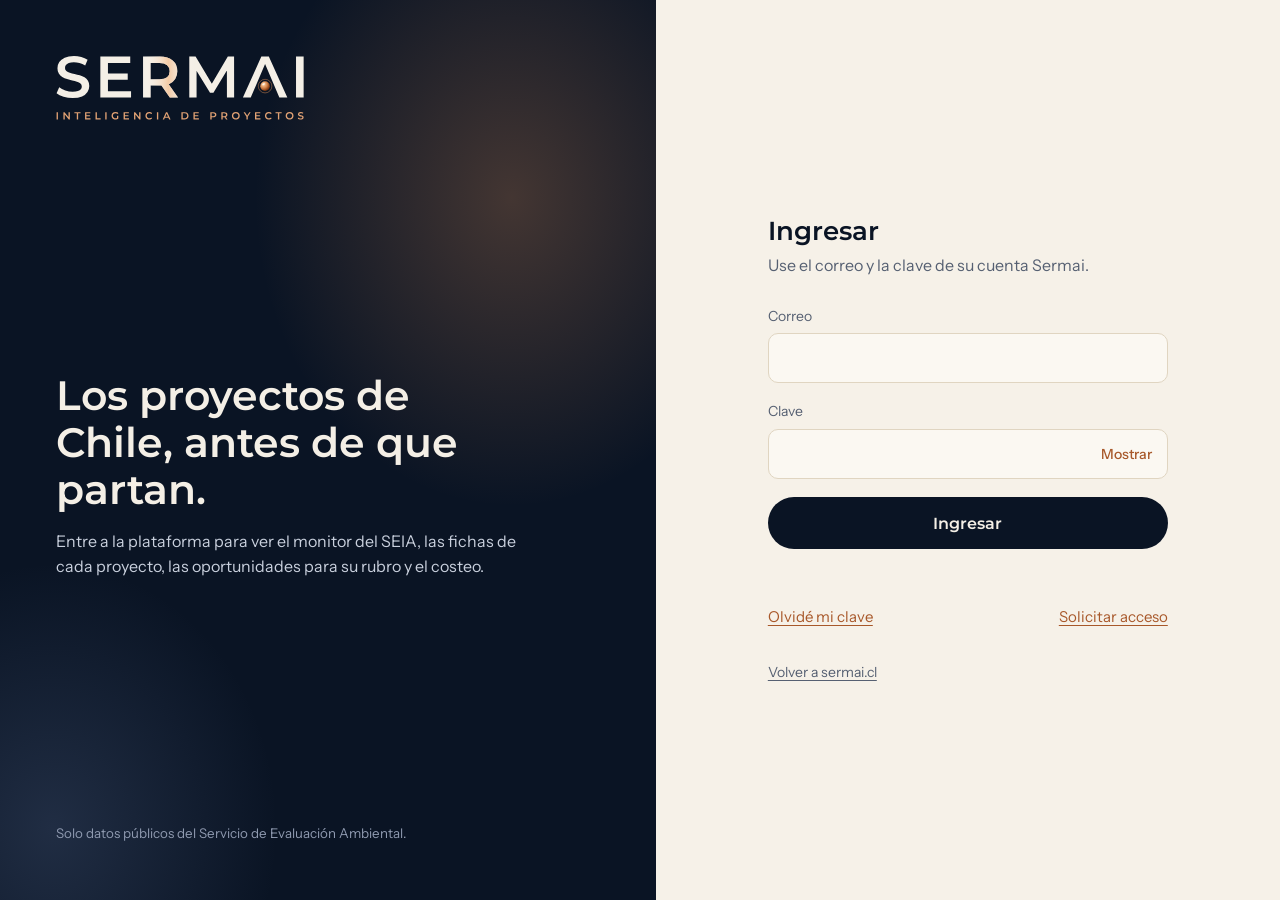
==== commit b0cadeb6: "Logo sin mancha: destello angosto solo al pasar el mouse; íconos de pestaña con nombre nuevo Co-Auth" ====
--- a/app/index.html
+++ b/app/index.html
@@ -6,7 +6,7 @@
 <meta name="robots" content="noindex, nofollow">
 <meta name="theme-color" content="#f5f6fa">
 <title>Plataforma · Sermai</title>
-<link rel="icon" type="image/svg+xml" href="/favicon.svg?v=2"><link rel="icon" type="image/png" sizes="32x32" href="/icono-32.png?v=2"><link rel="apple-touch-icon" href="/apple-touch-icon.png?v=2">
+<link rel="icon" type="image/png" sizes="32x32" href="/icono-sermai-a-32.png"><link rel="icon" type="image/svg+xml" href="/icono-sermai-a.svg"><link rel="apple-touch-icon" sizes="180x180" href="/icono-sermai-a-180.png">
 <link rel="preconnect" href="https://fonts.googleapis.com">
 <link rel="preconnect" href="https://fonts.gstatic.com" crossorigin>
 <link rel="stylesheet" href="https://fonts.googleapis.com/css2?family=Geologica:wght@300..800&family=Instrument+Sans:wght@400..700&display=swap">
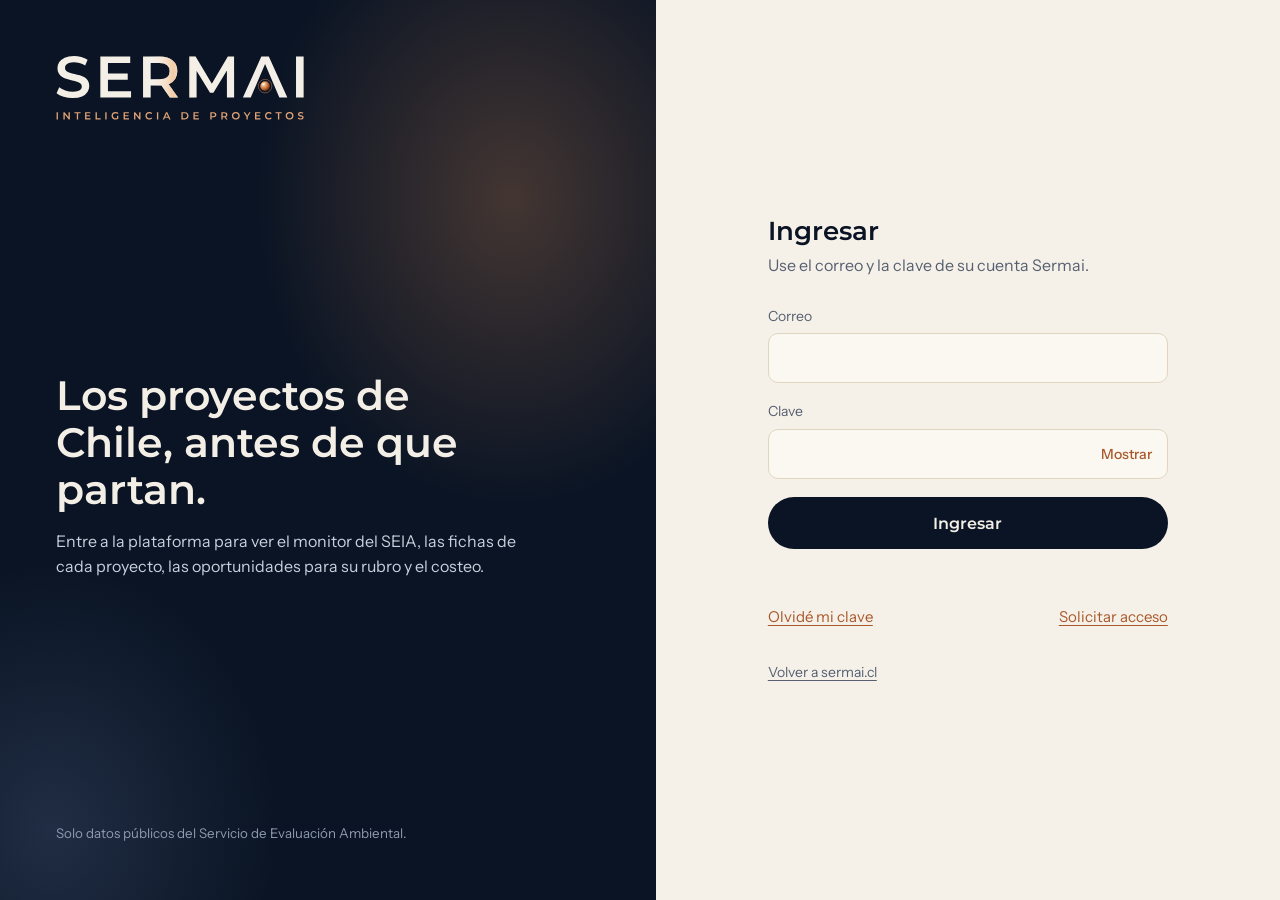
==== commit ad949e3d: "Merge branch 'main' of https://github.com/toninotrupan/radar-proyectos" ====
--- a/app/index.html
+++ b/app/index.html
@@ -686,6 +686,13 @@
       if(fs.length>12)s.append(el("p","note","Mostramos los 12 más recientes de "+fs.length+"."))}}
   return s}
 const grupoDe=t=>{const n=tkey(t);return G.find(g=>g.re.test(n))||null};
+function regsDe(nombres,sec){const ns=nombres.map(tkey);const rx=e=>{try{return new RegExp(e.patron)}catch(x){return null}};
+  const prop=E.filter(e=>e.tipo==="registro"&&e.patron&&(r=>r&&ns.some(n=>r.test(n)))(rx(e)));
+  const gen=E.filter(e=>e.tipo==="registro"&&!e.patron&&(!e.sectores.length||e.sectores.includes(sec))&&!prop.some(x=>x.url_proveedores&&x.url_proveedores===e.url_proveedores));return{prop,gen}}
+function regsBloque(c,nombres,sec){const {prop,gen}=regsDe(nombres,sec);
+  if(prop.length){c.append(el("p","note","Este es el canal de proveedores de esta empresa, revisado en su propio sitio o en una fuente pública."));const ul=el("ul","emp");prop.forEach(e=>ul.append(empLi(e)));c.append(ul)}
+  else c.append(el("p","note","Todavía no hemos verificado el canal de proveedores propio de esta empresa. Búscalo en su sitio web, en la sección Proveedores o Contacto."));
+  if(gen.length){c.append(el("p","sub","Registros generales del sector"),el("p","note","No son de esta empresa. Son registros que usan varias compañías del sector para buscar proveedores"+(prop.length?".":"; no sabemos si esta empresa los usa.")));const ul=el("ul","emp");gen.forEach(e=>ul.append(empLi(e)));c.append(ul)}}
 const ekey=t=>{const g=grupoDe(t);return g?"g:"+tkey(g.grupo):tkey(t)};
 function titulares(){const m={};P.forEach(p=>{if(!p.titular)return;const g=grupoDe(p.titular);const k=ekey(p.titular);const t=m[k]=m[k]||{k,nombre:g?g.grupo:p.titular,g,ps:[],soc:[]};t.ps.push(p);if(!t.soc.some(x=>tkey(x)===tkey(p.titular)))t.soc.push(p.titular)});
   return Object.values(m).map(t=>{const v=t.ps.filter(vigente);t.nv=v.length;t.inv=v.reduce((a,p)=>a+(+p.inversion_mmusd||0),0);t.regs=[...new Set(v.map(p=>regionCorta(p.region)))];t.peak=v.reduce((a,p)=>a+(peak(p)||0),0);return t}).sort((a,b)=>b.inv-a.inv||b.ps.length-a.ps.length)}
@@ -769,8 +776,7 @@
   app.append(header(t.nombre,"Dueño de "+t.ps.length+(t.ps.length===1?" proyecto presentado":" proyectos presentados")+" al SEIA en el último año. "+t.nv+(t.nv===1?" sigue vigente":" siguen vigentes")+", por US$ "+money(t.inv)+" millones."));
   if(t.g){const gs=el("section","panel");gs.append(el("h2",null,"Sociedades de este grupo"),el("p","desc",t.soc.join(" · ")));const nt=el("p","note",(t.g.nota||"")+" ");if(t.g.fuente_url){const a=el("a",null,"Fuente");a.href=t.g.fuente_url;a.target="_blank";a.rel="noopener";nt.append(a)}gs.append(nt);app.append(gs)}
   const est=group(t.ps,p=>p.estado||"Sin estado",()=>1);const s=el("section","panel");s.append(el("h2",null,"Cómo le va en el SEIA"));s.append(el("p","desc",est.map(([e,n])=>n+" "+e).join(" · ")));s.append(el("p","note","Proyectos desistidos, no admitidos o rechazados indican obras que no se harán o que se atrasan. Cuenta solo lo presentado en los últimos 12 meses."));app.append(s);
-  const sec=SECEMP[((t.ps[0].tipologia||"").trim().toLowerCase()[0])];const esCodelco=/codelco|corporaci[oó]n nacional del cobre/i.test(t.nombre);const regs=E.filter(e=>e.tipo==="registro"&&(!e.sectores.length||e.sectores.includes(sec))&&(!/^Codelco/.test(e.nombre)||esCodelco));
-  if(regs.length){const c=el("section","panel");c.append(el("h2",null,"Cómo ser su proveedor"),el("p","note","Registros de proveedores que usan las empresas de este sector. No sabemos cuál usa esta empresa en particular: confírmalo en su sitio."));const ul=el("ul","emp");regs.forEach(e=>ul.append(empLi(e)));c.append(ul);app.append(c)}
+  {const sec=SECEMP[((t.ps[0].tipologia||"").trim().toLowerCase()[0])];const c=el("section","panel");c.append(el("h2",null,"Cómo ser su proveedor"));regsBloque(c,t.soc,sec);app.append(c)}
   app.append(ddPanel(t.nombre,t.soc.map(tkey)));
   const h=el("h2",null,"Sus proyectos");h.style.margin="18px 0 8px";app.append(h);const list=el("section","list");t.ps.slice().sort((a,b)=>(+b.inversion_mmusd||0)-(+a.inversion_mmusd||0)).forEach(p=>list.append(card(p)));app.append(list)}
 function vEmpresa(app){
@@ -1004,7 +1010,8 @@
   if(pf&&pf.rubros.length){const sc=puntaje(p,pf);if(sc)s3.append(el("p","desc","Puntaje de prioridad para "+(pf.nombre||"tu empresa")+": "+sc.v+" de 100."))}app.append(s3);
   const s4=el("section","panel");s4.append(el("h2",null,"Dónde seguirlo y cómo llegar"));const ul=el("ul","emp");const li=(t,d,u)=>{const x=el("li");x.append(el("b",null,t),el("span",null,d));const sp=el("span");sp.append(ext(u.replace(/^https?:\/\//,""),u));x.append(sp);ul.append(x)};
   li("Expediente público en el SEIA","Todos los documentos de la evaluación ambiental.","https://seia.sea.gob.cl/expediente/expediente.php?id_expediente="+p.id);
-  PE.filter(x=>String(x.proyecto_id)===String(p.id)).forEach(x=>{const e=E.find(z=>z.id===x.empresa_id);if(e&&e.canal)li(e.nombre,(x.rol||TIPOEMP[e.tipo]||"")+". Canal corporativo para proveedores.",e.canal)});
+  PE.filter(x=>String(x.proyecto_id)===String(p.id)).forEach(x=>{const e=E.find(z=>z.id===x.empresa_id);if(e&&(e.url_proveedores||e.sitio))li(e.nombre,(x.rol||TIPOEMP[e.tipo]||"")+". Canal corporativo para proveedores.",e.url_proveedores||e.sitio)});
+  regsDe([p.titular||""],null).prop.filter(e=>e.url_proveedores).forEach(e=>li(e.nombre,"Canal de proveedores del dueño. "+(e.canal||"").replace(/\.$/,"")+".",e.url_proveedores));
   li("Ficha completa en Radar de Proyectos","Con el detalle por partidas, el costeo y la revisión del dueño.",location.origin+location.pathname+"#p-"+p.id);s4.append(ul);app.append(s4);
   app.append(el("p","note","Las cifras de oportunidad son estimaciones: la inversión declarada multiplicada por un porcentaje por rubro, repartida con supuestos de referencia. Las fechas de aprobación, obra y contacto son estimaciones a partir de promedios del SEA y supuestos nuestros. La probabilidad es histórica y no evalúa este proyecto en particular. Datos tomados de fuentes públicas (SEIA, SMA). No es una cotización ni una recomendación de inversión."))}
 function vComparar(app){const pf=perfil();app.append(header("Comparar proyectos","Elige hasta tres proyectos para verlos lado a lado."));let ids=[];try{ids=JSON.parse(localStorage.getItem("radar_cmp")||"[]")}catch(e){}const fv=favs();if(!ids.length)ids=fv.slice(0,3);
@@ -1029,7 +1036,7 @@
   else s.append(el("p","desc","Empezamos a guardar el precio día a día el 23 de noviembre de 2026. La tendencia aparecerá aquí cuando haya algunos días de historia."));
   const nm=P.filter(p=>vigente(p)&&(p.tipologia||"").trim().toLowerCase()[0]==="i");s.append(el("p","note","Hay "+nm.length+" proyectos mineros vigentes por US$ "+money(nm.reduce((a,p)=>a+(+p.inversion_mmusd||0),0))+" millones. Con el cobre alto las mineras suelen acelerar sus inversiones y con el cobre bajo las postergan; es una tendencia general, no un dato de cada proyecto. Valores actualizados por un bot todos los días (findic.cl, con datos del Banco Central)."));return s}
 function licitacionesPanel(p){const s=el("section","panel");s.append(el("h2",null,"Dónde aparecen las licitaciones"));const ul=el("ul","emp");const li=(t,d,u)=>{const x=el("li");x.append(el("b",null,t),el("span",null,d));const sp=el("span");sp.append(ext("Abrir",u));x.append(sp);ul.append(x)};
-  E.filter(e=>e.canal&&e.tipo!=="proveedor"&&p.titular&&norm(p.titular).includes(norm(e.nombre).split(" ")[0])&&norm(e.nombre).split(" ")[0].length>3).slice(0,3).forEach(e=>li("Portal de proveedores de "+e.nombre,"Las empresas privadas licitan en su propio portal. Inscribirse ahí es el primer paso.",e.canal));
+  regsDe([p.titular||""],null).prop.filter(e=>e.url_proveedores).forEach(e=>li(e.nombre,"Canal de proveedores del dueño de este proyecto. "+(e.canal||"").replace(/\.$/,"")+".",e.url_proveedores));
   li("Mercado Público","Si el mandante es un ministerio, un municipio o un servicio público, sus compras se publican aquí. Las empresas privadas no usan este sitio.","https://www.mercadopublico.cl/");
   li("Expediente del SEIA","No publica licitaciones, pero muestra las obras y los plazos que el dueño comprometió.","https://seia.sea.gob.cl/expediente/expediente.php?id_expediente="+p.id);s.append(ul);
   s.append(el("p","note","No leemos las licitaciones abiertas de cada empresa: cada portal es distinto y la mayoría exige una cuenta de proveedor. Aquí te dejamos el camino más corto para llegar a ellas."));return s}
@@ -1305,9 +1312,9 @@
     const conf=PE.filter(x=>x.proyecto_id===p.id);
     if(conf.length){c.append(el("p","note","Adjudicaciones confirmadas por fuente pública:"));const ul=el("ul","emp");conf.forEach(x=>{const e=E.find(y=>y.id===x.empresa_id);if(!e)return;const li=empLi(e,"Rol: "+x.rol);li.append(ext("Ver fuente",x.fuente_url));ul.append(li)});c.append(ul)}
     else c.append(el("p","note","Todavía no hay una constructora adjudicada publicada para este proyecto. El SEIA no informa quién construye: eso se conoce cuando el dueño adjudica y lo comunica. Mientras tanto hay dos caminos."));
-    const sc=SECEMP[(p.tipologia||"").trim().toLowerCase()[0]];const esCodelco=/codelco|corporaci[oó]n nacional del cobre/i.test(p.titular||"");const regs=E.filter(e=>e.tipo==="registro"&&(!e.sectores.length||e.sectores.includes(sc))&&(!/^Codelco/.test(e.nombre)||esCodelco));const cons=E.filter(e=>e.tipo!=="registro"&&e.tipo!=="proveedor"&&e.sectores.includes(sc));
+    const sc=SECEMP[(p.tipologia||"").trim().toLowerCase()[0]];const cons=E.filter(e=>e.tipo!=="registro"&&e.tipo!=="proveedor"&&e.sectores.includes(sc));
     c.append(el("p","sub","1. Al dueño del proyecto: "+(p.titular||"")),el("p","note","Las grandes mineras y eléctricas compran a través de registros de proveedores. Estar inscrito es el primer filtro."));
-    if(regs.length){const ul=el("ul","emp");regs.forEach(e=>ul.append(empLi(e)));c.append(ul)}
+    regsBloque(c,[p.titular||""],sc);
     c.append(el("p","sub","2. A las empresas que suelen construir este tipo de proyecto"));
     if(cons.length){c.append(el("p","note","No significa que tengan este contrato: son empresas que construyen proyectos de este sector en Chile. Envía la presentación de tu empresa por su canal de proveedores."));const ul=el("ul","emp");cons.forEach(e=>ul.append(empLi(e)));c.append(ul)}
     else c.append(el("p","note","Aún no tenemos empresas verificadas para este sector."));
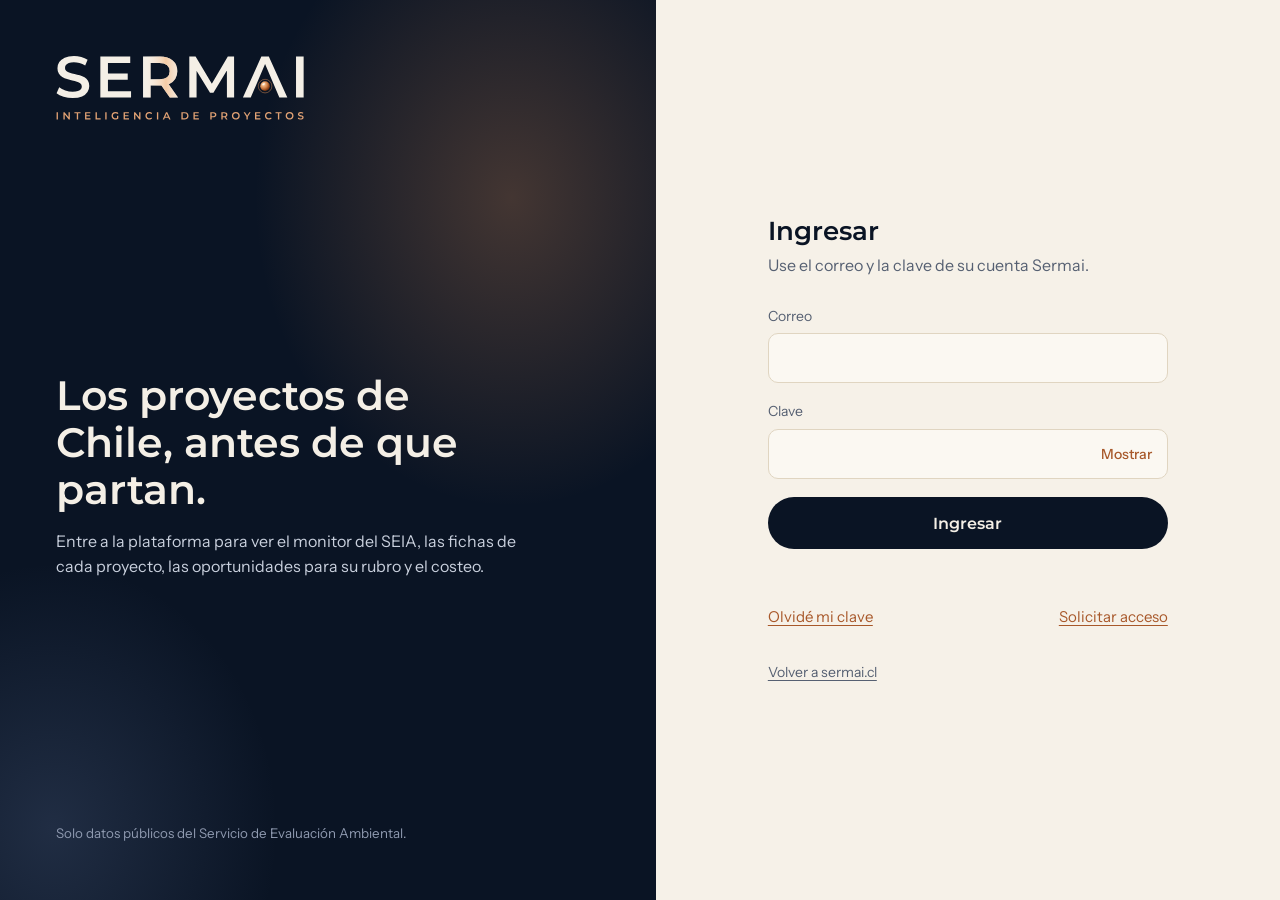
==== commit 970fdc8d: "Sanciones: separa las de nombre exacto de las de nombre parecido y no cuenta estas en el riesgo Co-A" ====
--- a/app/index.html
+++ b/app/index.html
@@ -676,13 +676,18 @@
  ["Juicios (Poder Judicial)","Causas civiles, laborales y de cobranza donde la empresa aparece como demandada. Muchas demandas de proveedores son mala señal.","https://www.chileatiende.gob.cl/fichas/10087-consulta-de-estado-de-causas"],
  ["Sanciones ambientales (Superintendencia del Medio Ambiente)","Procesos sancionatorios y fiscalizaciones de sus faenas. Una sanción grave puede detener el proyecto.","https://snifa.sma.gob.cl"],
  ["Conducta laboral (Dirección del Trabajo)","La Dirección del Trabajo publica las empresas condenadas por prácticas antisindicales. Úsalo sobre todo para revisar constructoras y contratistas.","https://www.dt.gob.cl"]];
+const nucRS=x=>tkey(x).replace(/\b(s a|sa|spa|ltda|limitada|scm|eirl)\b/g,"").replace(/\s+/g," ").trim();
+const mismaRS=(x,k)=>{const r=tkey(x.razon_social||"");return !r||r.includes(k)||nucRS(r)===nucRS(k)};
 function ddPanel(t,keys){const s=el("section","panel");s.append(el("h2",null,"Revisar a la empresa antes de ofertar"),el("p","note","Antes de comprometer equipos o dar crédito, revisa a "+t+" en estas fuentes oficiales y públicas. Cada consulta se hace en el sitio del organismo con el nombre o el RUT de la empresa. Esta página no guarda ni muestra esos resultados."));
   const ul=el("ul","emp");DD.forEach(([n,q,u])=>{const li=el("li");li.append(el("b",null,n),el("span",null,q));const a=el("a",null,"Abrir la consulta");a.href=u;a.target="_blank";a.rel="noopener";const sp=el("span");sp.append(a);li.append(sp);ul.append(li)});s.append(ul);
   const rev=SR.filter(r=>(keys||[]).includes(r.titular_key));if(rev.length){const fs=SA.filter(x=>keys.includes(x.titular_key));const f=String(rev.map(r=>r.revisado_at).sort()[0]).slice(0,10);
     const h=el("p",null,"Sanciones ambientales: ya lo revisamos por ti");h.style.cssText="font-weight:600;margin:14px 0 0";s.append(h);
     if(!fs.length)s.append(el("p","note","El "+fdate(f)+" buscamos a esta empresa en el registro de la Superintendencia del Medio Ambiente y no encontramos procesos sancionatorios a su nombre. Si opera con otra razón social, puede tenerlos bajo ese nombre."));
-    else{s.append(el("p","note","El "+fdate(f)+" encontramos "+fs.length+(fs.length===1?" proceso sancionatorio":" procesos sancionatorios")+" a su nombre, o a un nombre muy parecido, en la Superintendencia del Medio Ambiente. Un proceso no siempre termina en multa: mira el estado de cada uno y confirma que sea la misma empresa."));
-      const u2=el("ul","emp");fs.slice(0,12).forEach(x=>{const li=el("li");li.append(el("b",null,x.expediente+" · "+(x.unidad||"")),el("span",null,"A nombre de: "+(x.razon_social||"").trim()),el("span",null,"Estado: "+(x.estado||"sin información")+(x.region?" · "+x.region:"")));if(x.ficha_url){const a=el("a",null,"Ver el expediente");a.href="https://snifa.sma.gob.cl"+x.ficha_url;a.target="_blank";a.rel="noopener";const sp=el("span");sp.append(a);li.append(sp)}u2.append(li)});s.append(u2);
+    else{const mia=x=>keys.some(k=>mismaRS(x,k));const prop=fs.filter(mia),par=fs.filter(x=>!mia(x));
+      const lista=l=>{const u2=el("ul","emp");l.slice(0,12).forEach(x=>{const li=el("li");li.append(el("b",null,x.expediente+" · "+(x.unidad||"")),el("span",null,"A nombre de: "+(x.razon_social||"").trim()),el("span",null,"Estado: "+(x.estado||"sin información")+(x.region?" · "+x.region:"")));if(x.ficha_url){const a=el("a",null,"Ver el expediente");a.href="https://snifa.sma.gob.cl"+x.ficha_url;a.target="_blank";a.rel="noopener";const sp=el("span");sp.append(a);li.append(sp)}u2.append(li)});return u2};
+      if(prop.length){s.append(el("p","note","El "+fdate(f)+" encontramos "+prop.length+(prop.length===1?" proceso sancionatorio":" procesos sancionatorios")+" a su nombre en la Superintendencia del Medio Ambiente. Un proceso no siempre termina en multa: mira el estado de cada uno."));s.append(lista(prop))}
+      else s.append(el("p","note","El "+fdate(f)+" no encontramos procesos sancionatorios con el nombre exacto de esta empresa en la Superintendencia del Medio Ambiente."));
+      if(par.length){s.append(el("p","note","Hay "+par.length+(par.length===1?" proceso":" procesos")+" a un nombre parecido, que puede ser otra empresa. No lo contamos en el riesgo: confirma la razón social antes de sacar conclusiones."));s.append(lista(par))}
       if(fs.length>12)s.append(el("p","note","Mostramos los 12 más recientes de "+fs.length+"."))}}
   return s}
 const grupoDe=t=>{const n=tkey(t);return G.find(g=>g.re.test(n))||null};
@@ -942,7 +947,7 @@
     if(o.recl>0){n+=1;m.push("registra documentos de reclamación")}}
   if(/suspend/i.test(p.actividad||"")){n+=1;m.push("su evaluación está suspendida")}
   if(g&&g.icsara>=3){n+=1;m.push("va en la tercera ronda de preguntas de la autoridad")}
-  const k=tkey(p.titular||"");const sa=SA.filter(x=>x.titular_key===k).length;if(sa>=3){n+=2;m.push("el dueño registra "+sa+" procesos de sanción ambiental (coincidencia por nombre)")}else if(sa>0){n+=1;m.push("el dueño registra "+sa+(sa>1?" procesos":" proceso")+" de sanción ambiental (coincidencia por nombre)")}
+  const k=tkey(p.titular||"");const sa=SA.filter(x=>x.titular_key===k&&mismaRS(x,k)).length;if(sa>=3){n+=2;m.push("el dueño registra "+sa+" procesos de sanción ambiental (coincidencia por nombre)")}else if(sa>0){n+=1;m.push("el dueño registra "+sa+(sa>1?" procesos":" proceso")+" de sanción ambiental (coincidencia por nombre)")}
   const h=TH.find(x=>x.titular_key===k);if(h){const res=h.aprobados+h.rechazados+h.desistidos+h.no_admitidos;if(res>=4&&h.aprobados/res<.5){n+=1;m.push("menos de la mitad de los proyectos anteriores del dueño terminó aprobado")}}
   const datos=!!(o||g||h);const niv=n>=4?["Alto","bad"]:n>=2?["Medio","adm"]:(datos||n)?["Bajo","ok"]:["Sin datos",""];return{n,niv:niv[0],c:niv[1],m,datos}}
 function riesgoPanel(p){const r=riesgo(p);const s=el("section","panel");s.append(el("h2",null,"Riesgo del proyecto"));const tg=el("div","tags");tg.append(el("span","tag "+r.c,r.datos||r.n?"Riesgo "+r.niv.toLowerCase():"Sin datos para evaluar"));s.append(tg);
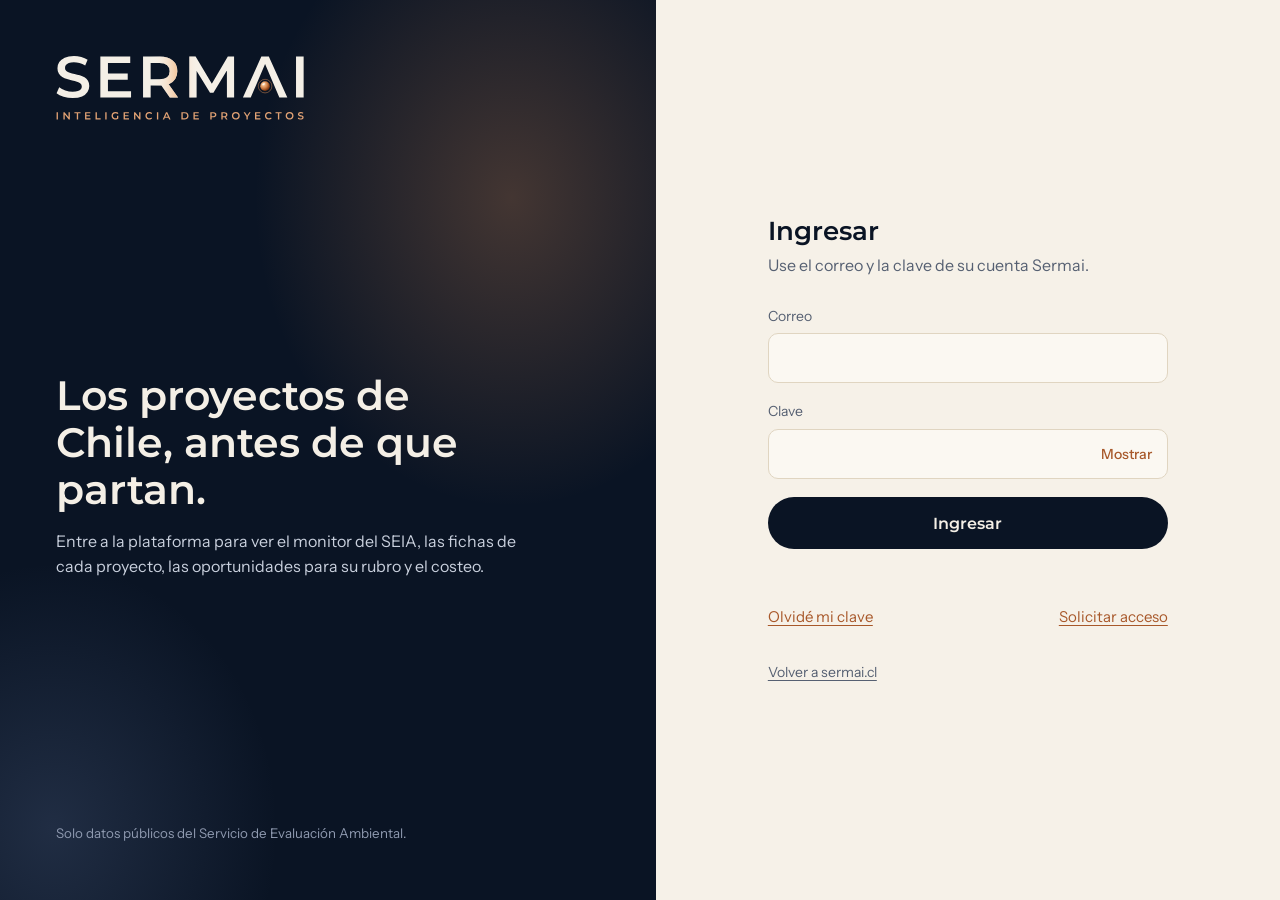
==== commit 5e8dfdb6: "En construcción: distingue lo ya buscado sin resultado de lo aún no buscado Co-Authored-By: Claude F" ====
--- a/app/index.html
+++ b/app/index.html
@@ -718,7 +718,7 @@
       const d=el("p","desc");d.append(el("b",null,"Dueño: "),document.createTextNode((c.titular||"Sin dato")+". "+(c.tipologia_desc?"Tipo de proyecto: "+c.tipologia_desc+". ":"")+"Presentado al SEIA el "+fdate(c.fecha_presentacion)+"."));s.append(d);
       if(c.avance_obra||c.nota){const n=el("p","desc");n.append(el("b",null,"Estado de la obra: "),document.createTextNode([c.avance_obra,c.nota].filter(Boolean).join(" ")));s.append(n)}
       const ev=emps(c);if(ev.length){s.append(el("h3",null,"Quién lo construye y cómo contactar"));const ul=el("ul","emp");ev.forEach(({x,e})=>{const li=empLi(e,"En este proyecto: "+x.rol);if(x.fuente_url){const a=el("a",null,"Fuente del contrato");a.href=x.fuente_url;a.target="_blank";a.rel="noopener";const sp=el("span");sp.append(a);li.append(sp)}ul.append(li)});s.append(ul)}
-      else s.append(el("p","desc",c.estado_obra==="sin confirmar"?"Aún no buscamos información pública sobre el inicio de obras de este proyecto.":"No encontramos una fuente pública que nombre a la empresa constructora."));
+      else s.append(el("p","desc",c.estado_obra==="sin confirmar"?(c.verificado_at?"Buscamos en fuentes públicas y no encontramos un anuncio de inicio de obras ni el nombre de la constructora.":"Aún no buscamos información pública sobre el inicio de obras de este proyecto."):"No encontramos una fuente pública que nombre a la empresa constructora."));
       const ln=el("p","desc");const a1=el("a",null,"Ver el expediente en el SEIA");a1.href="https://seia.sea.gob.cl/expediente/expediente.php?id_expediente="+c.id;a1.target="_blank";a1.rel="noopener";ln.append(a1);if(c.fuente_url){const a2=el("a",null,"Fuente del estado de la obra");a2.href=c.fuente_url;a2.target="_blank";a2.rel="noopener";ln.append(document.createTextNode(" · "),a2)}if(c.verificado_at)ln.append(document.createTextNode(" · verificado el "+fdate(c.verificado_at)));s.append(ln);return s}))};
   ["ce","ct","cr","cq"].forEach(id=>$("#"+id).addEventListener("input",draw));draw();
   app.append(csvBtn("proyectos_aprobados_y_obras",()=>CO.map(c=>({Proyecto:c.nombre,Titular:c.titular,Tipo:c.tipo,Region:regionCorta(c.region),Comuna:c.comuna,"Inversion MMUSD":c.inversion_mmusd,"Estado de la obra":c.estado_obra,Detalle:c.avance_obra||"",Empresas:emps(c).map(v=>v.e.nombre+" ("+v.x.rol+")").join("; "),Fuente:c.fuente_url||"",Expediente:"https://seia.sea.gob.cl/expediente/expediente.php?id_expediente="+c.id}))));
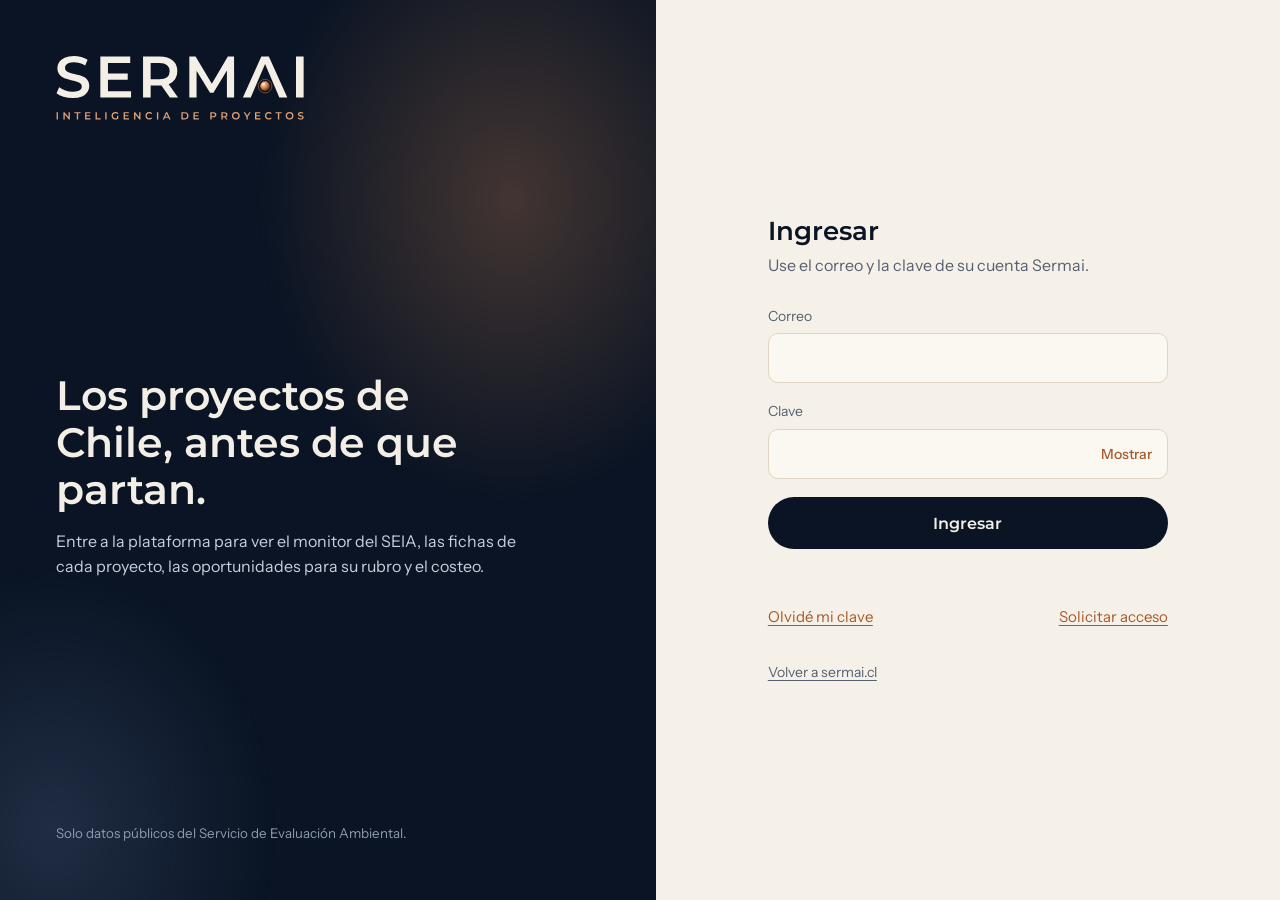
==== commit 2475b96b: "Plataforma: los datos se leen de la base Radar de Proyectos con la sesión iniciada; configuración pa" ====
--- a/app/index.html
+++ b/app/index.html
@@ -492,8 +492,9 @@
 </div>
 <nav class="tabs" id="tabs" aria-label="Accesos rápidos"></nav>
 <script>
-const SUPA="https://uyhdxjnqhkkazrokdjjc.supabase.co/rest/v1/";
-const KEY="sb_publishable_C7FEhSMaFO6yX9dXqgjKIA_cxGBjYwk";
+/* Datos: base "Radar de Proyectos". Solo se leen con sesión iniciada y acceso vigente (reglas RLS en la base). */
+const SUPA="https://pufgxfjxvbgobkavecqo.supabase.co/rest/v1/";
+const KEY="sb_publishable_NTYEm1iPk_cet1ASTbpKTQ_TochumyH";
 const BASE_INICIAL="2026-11-22T03:00:00Z"; // los "nuevos" anteriores a esta fecha son la carga inicial
 const NORTE=["Arica","Tarapacá","Antofagasta","Atacama","Coquimbo"];
 const SECTOR={a:"Agua",b:"Transmisión eléctrica",c:"Energía",e:"Transporte e infraestructura vial",f:"Puertos",g:"Infraestructura urbana",h:"Inmobiliario",i:"Minería",j:"Ductos",k:"Industria",l:"Agroindustria",m:"Forestal",n:"Acuicultura","ñ":"Química y combustibles",o:"Saneamiento y agua",p:"Áreas protegidas"};
@@ -1106,7 +1107,9 @@
     else if(Math.abs(+$("#cd").value-o.dolar.v)>=1){const b=el("button","btn2","Usar el dólar de hoy ($ "+Math.round(o.dolar.v).toLocaleString("es-CL")+")");b.type="button";b.onclick=()=>{$("#cd").value=Math.round(o.dolar.v*100)/100;calc();b.remove()};indSlot.append(b)}}
     if(vacio())auto(false);else calc()});
 }
-async function get(path){const r=await fetch(SUPA+path,{headers:{apikey:KEY,Authorization:"Bearer "+KEY}});if(!r.ok)throw new Error("HTTP "+r.status);return r.json()}
+async function get(path){const sb=window.SB_ACCESO;const{data:{session}}=await sb.auth.getSession();
+ if(!session){location.replace("/ingresar/?volver="+encodeURIComponent(location.pathname+location.search+location.hash));throw new Error("sesión vencida")}
+ const r=await fetch(SUPA+path,{headers:{apikey:KEY,Authorization:"Bearer "+session.access_token}});if(!r.ok)throw new Error("HTTP "+r.status);return r.json()}
 
 /* ================= Interfaz ================= */
 const RM=matchMedia("(prefers-reduced-motion: reduce)").matches;
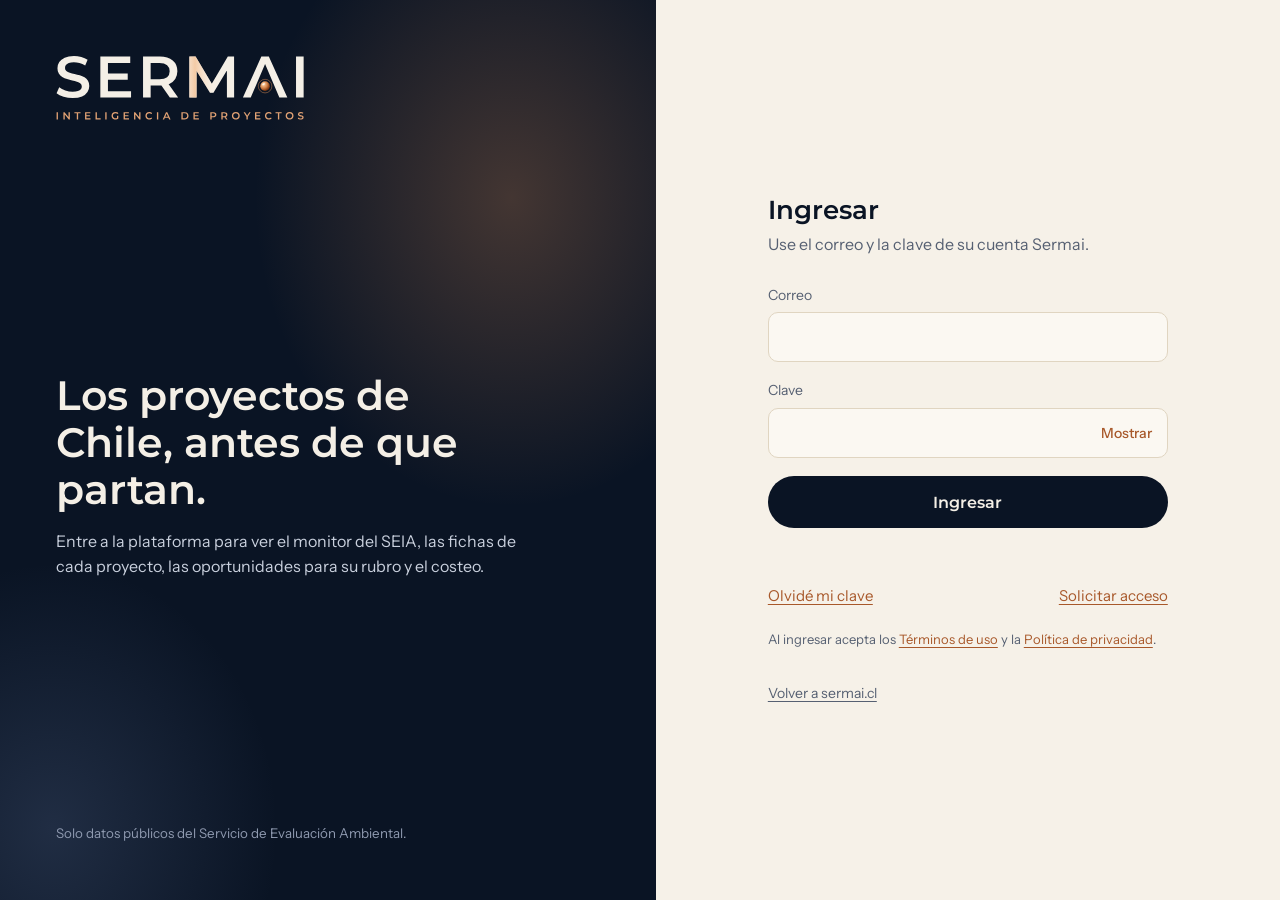
==== commit 1401ef56: "Código de la plataforma solo para cuentas con acceso (Vercel) y claves de 10 caracteres - api/app.js" ====
--- a/app/index.html
+++ b/app/index.html
@@ -454,7 +454,7 @@
 <script>
 /* Acceso: solo cuentas habilitadas en plataforma_accesos (base Radar de Proyectos). */
 window.SB_ACCESO=(function(){const ir=()=>location.replace("/ingresar/?volver="+encodeURIComponent(location.pathname+location.search+location.hash));
- try{const sb=window.supabase.createClient("https://pufgxfjxvbgobkavecqo.supabase.co","sb_publishable_NTYEm1iPk_cet1ASTbpKTQ_TochumyH");
+ try{const sb=window.SB_PRE||window.supabase.createClient("https://pufgxfjxvbgobkavecqo.supabase.co","sb_publishable_NTYEm1iPk_cet1ASTbpKTQ_TochumyH");
   sb.auth.getSession().then(async({data:{session}})=>{if(!session)return ir();const{data,error}=await sb.rpc("plataforma_tengo_acceso");if(error||data!==true)return ir();
    document.documentElement.classList.remove("guard");window.SB_USUARIO=session.user.email;const q=document.getElementById("quienSoy");if(q)q.textContent=session.user.email}).catch(ir);
   return sb}catch(e){ir();return null}})();
